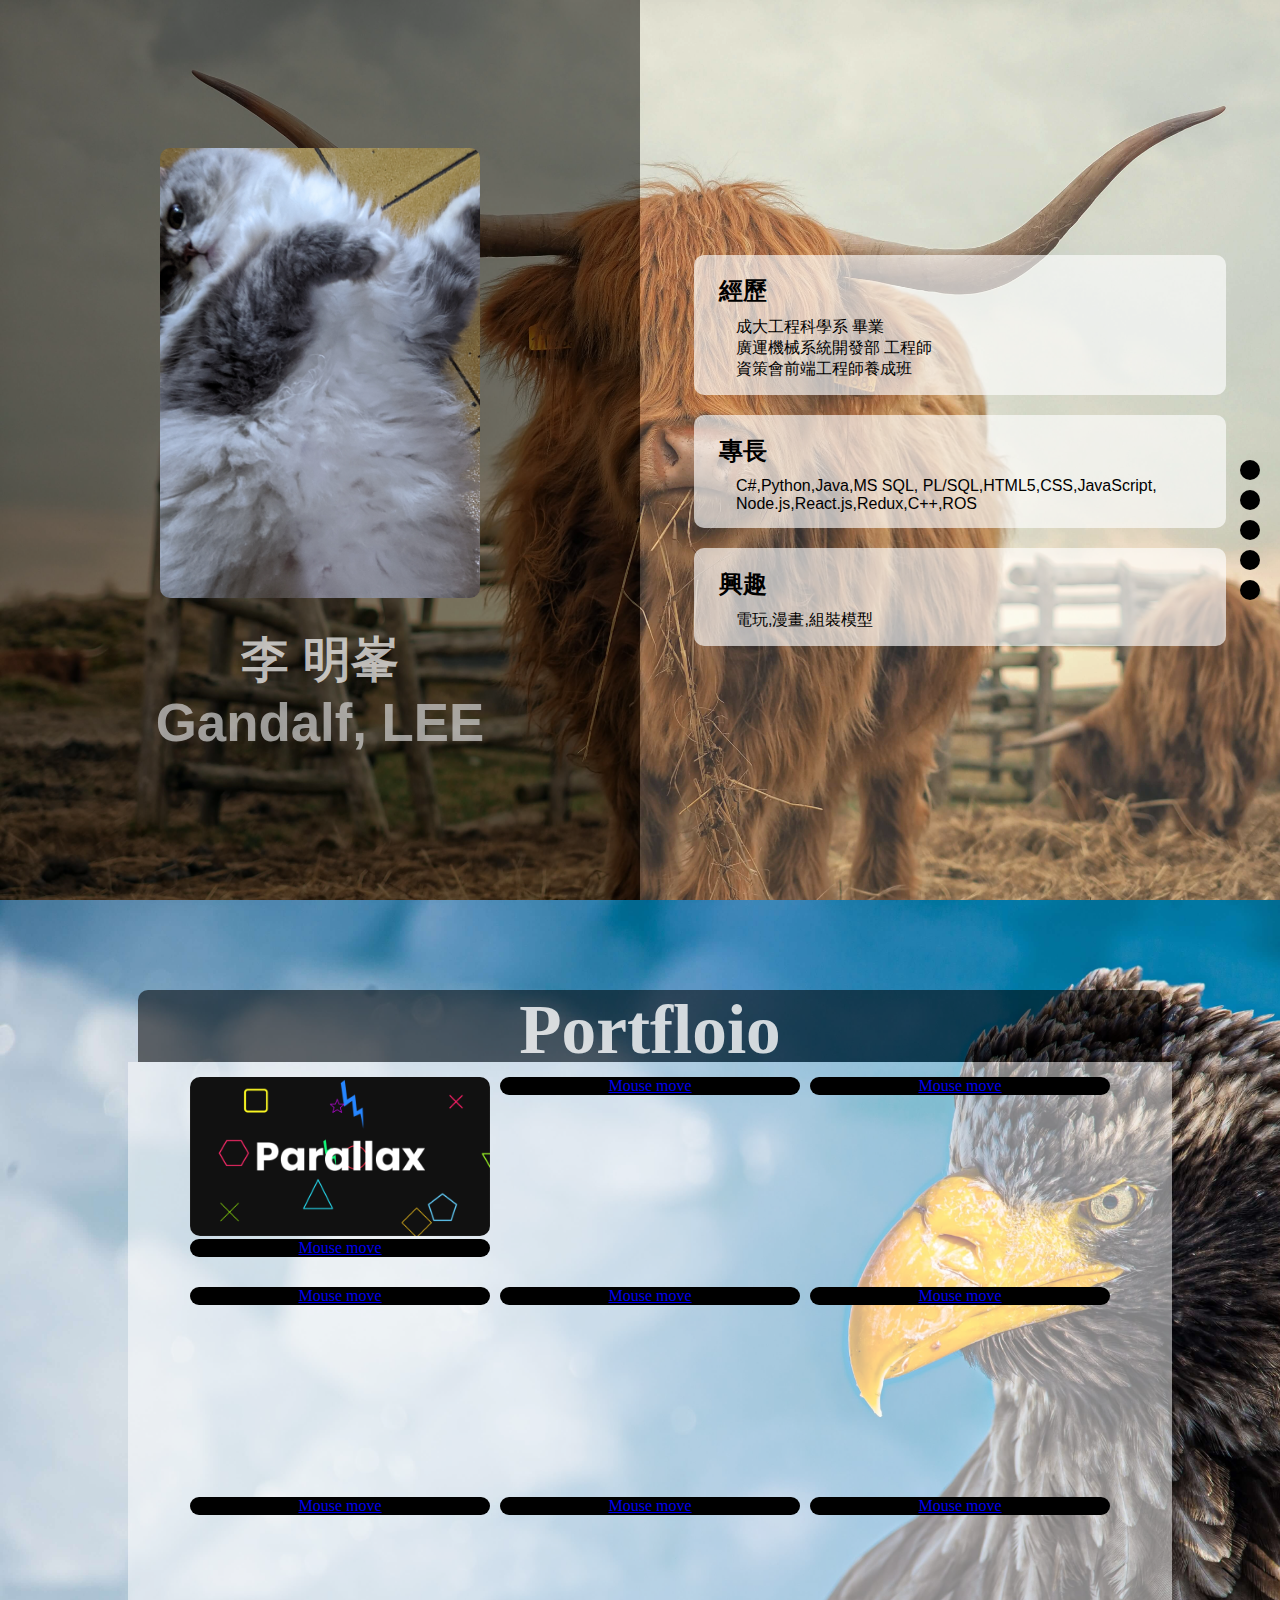
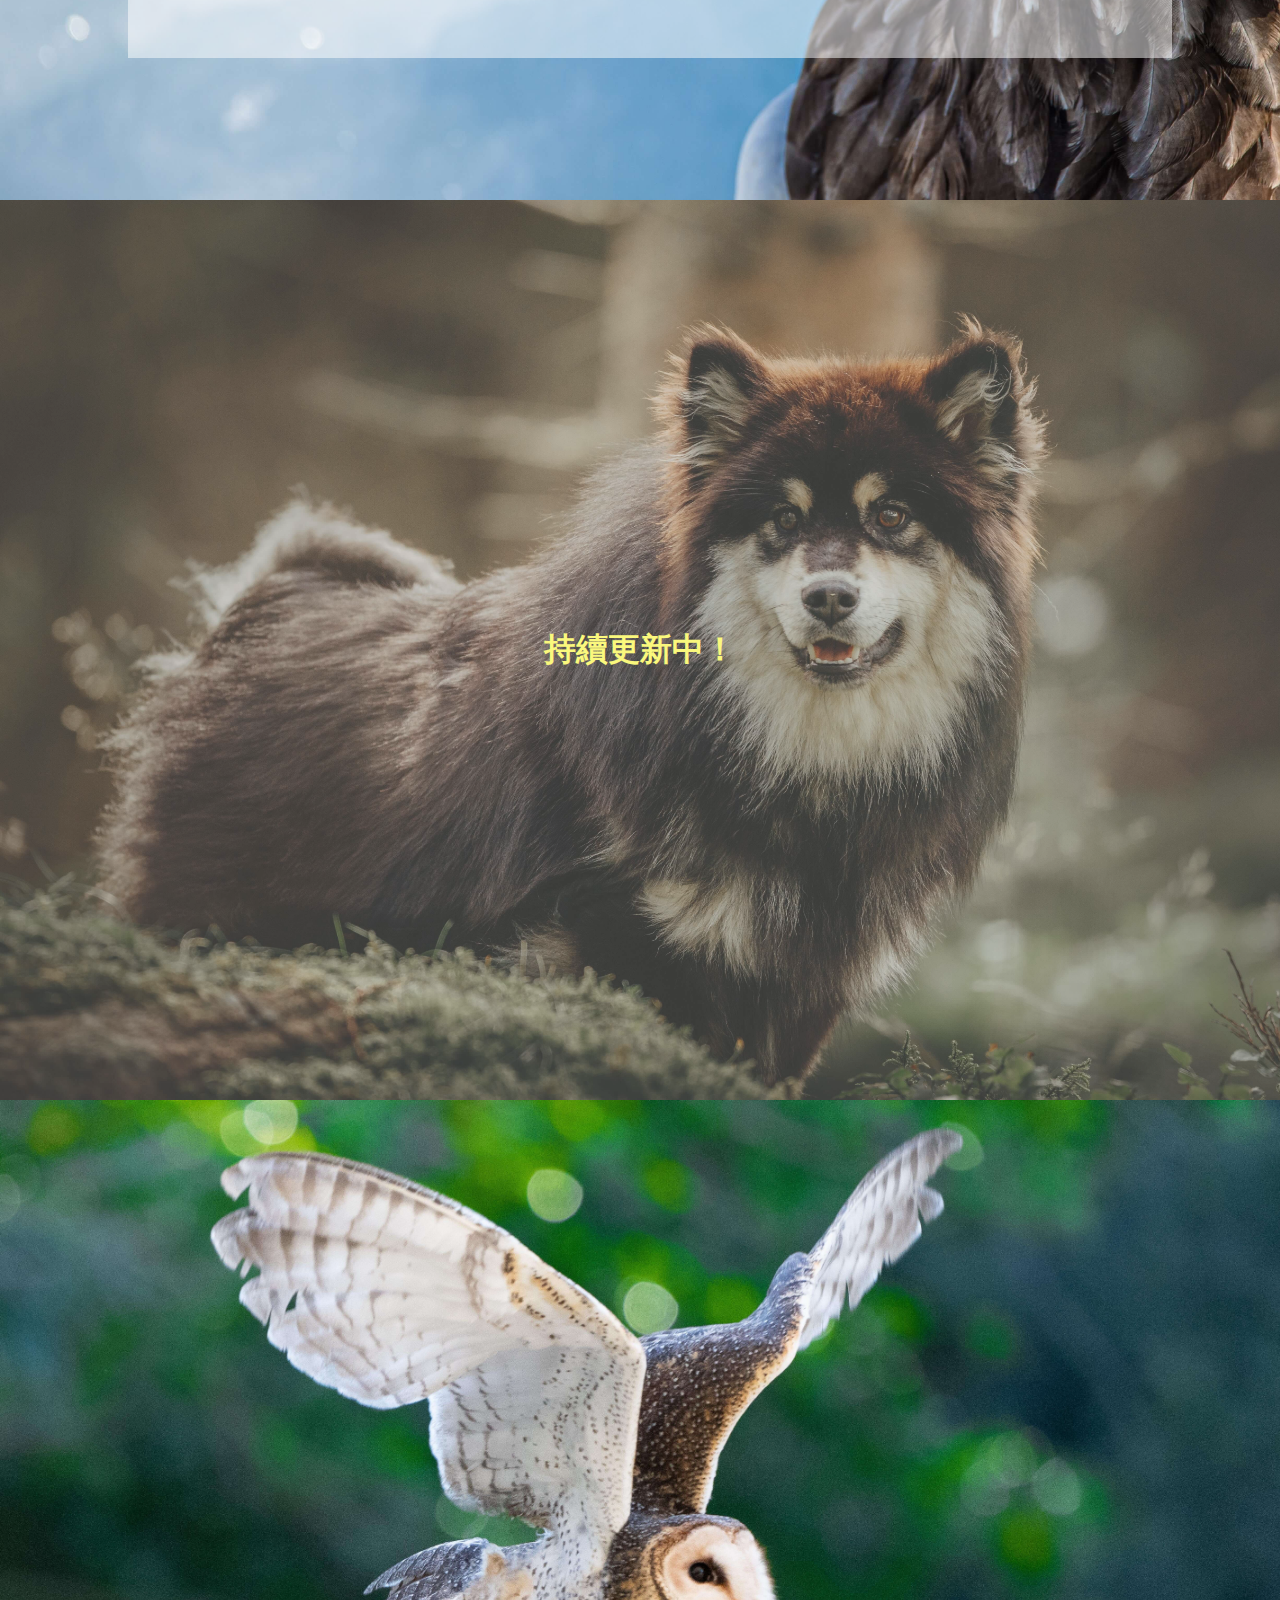
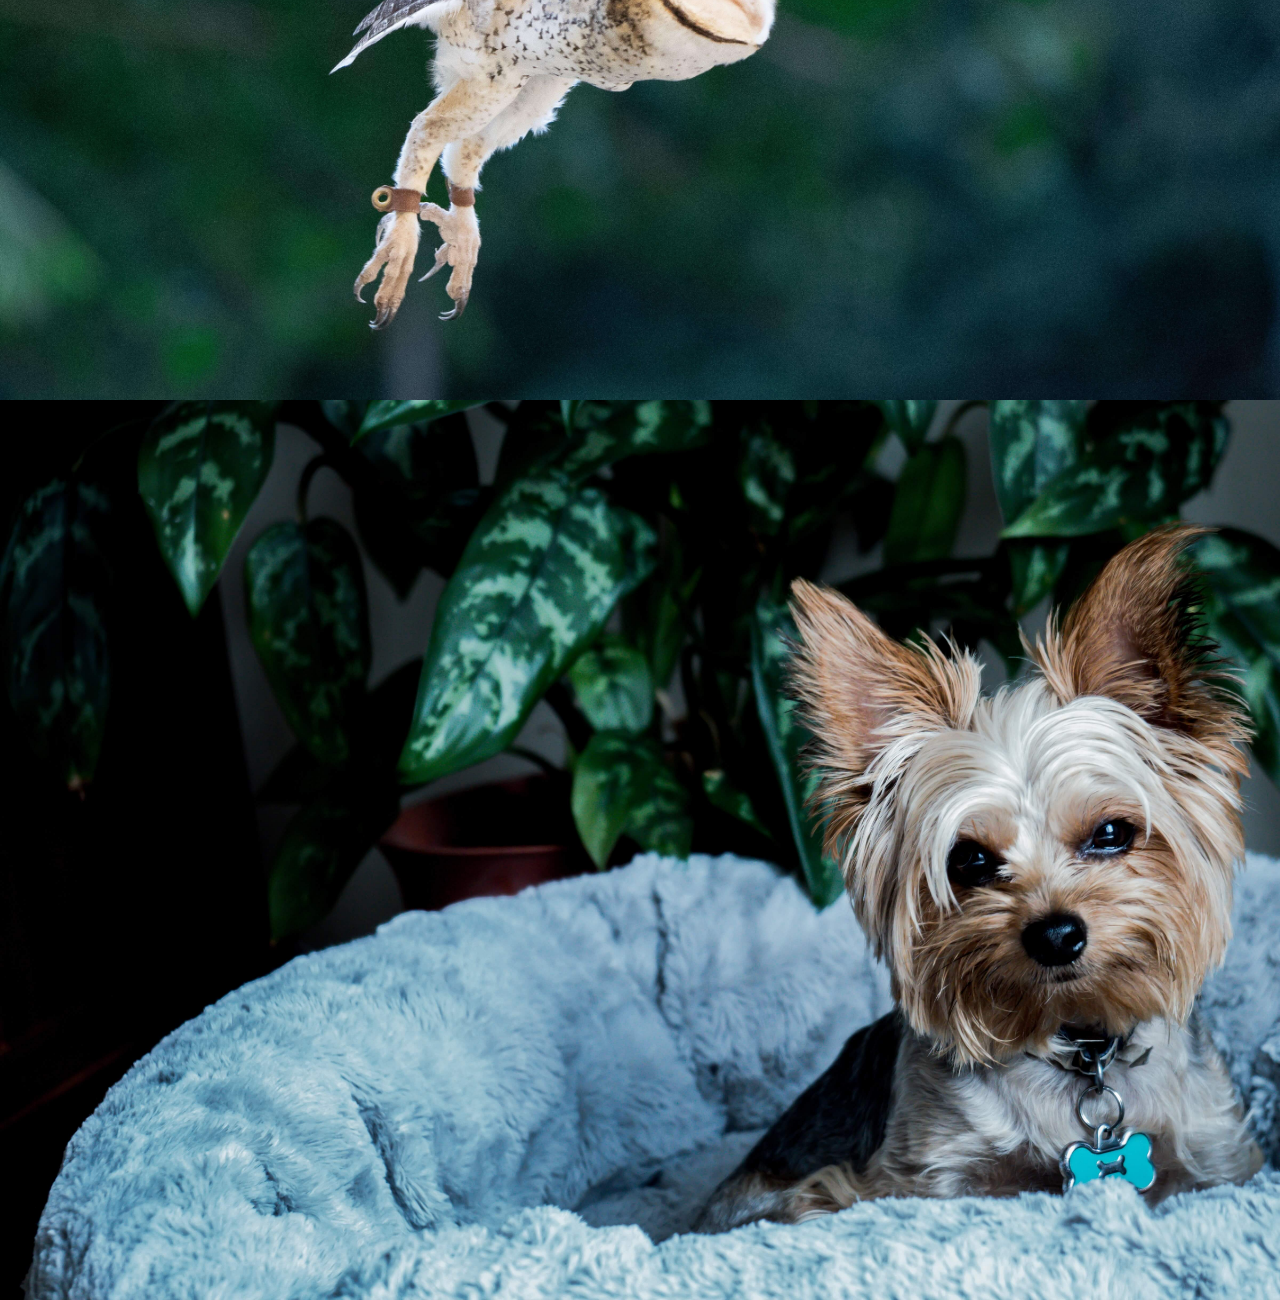
==== index.html @ d857a398 "update info" ====
<!DOCTYPE html>
<html lang="en">
  <head>
    <meta charset="UTF-8" />
    <meta name="viewport" content="width=device-width, initial-scale=1.0" />
    <title>introduce</title>
    <link rel="stylesheet" href="style.css" type="text/css" />
    <link
      rel="stylesheet"
      href="https://cdn.jsdelivr.net/npm/bootstrap@4.5.3/dist/css/bootstrap.min.css"
      integrity="sha384-TX8t27EcRE3e/ihU7zmQxVncDAy5uIKz4rEkgIXeMed4M0jlfIDPvg6uqKI2xXr2"
      crossorigin="anonymous"
    />
    <script src="https://ajax.googleapis.com/ajax/libs/jquery/1.11.1/jquery.min.js"></script>
    <script>
      $(document).ready(function () {
        let mun_li = $("li").length;

        for (i = 0; i <= mun_li; i++) {
          $(".nav li:eq(" + i + ")").click({ id: i }, function (e) {
            $(".nav li").css("background-color", "white");
            page = e.data.id + 1;
            $("html,body").animate({ scrollTop: $(".p0" + page).offset().top });
            $(".nav li:eq(" + e.data.id + ")").css(
              "background-color",
              "#46dd46"
            );
          });
        }

        $(window).scroll(function () {
          let nowpage = Math.round(
            $(window).scrollTop() / $(".p02").offset().top
          );
          $(".nav li").css("background-color", "white");
          $(".nav li:eq(" + nowpage + ")").css("background-color", "#46dd46");
          console.log("nowpage:" + nowpage);
        });

        //調整導覽列高度
        center();

        $(window).resize(function () {
          center();
        });
        function center() {
          pos = $(window).height / 2 - $(".nav").height / 2;
          $(".nav").css = ("top", pos);
        }
      });
    </script>
  </head>

  <body>
    <div class="nav">
      <ul>
        <li></li>
        <li></li>
        <li></li>
        <li></li>
        <li></li>
      </ul>
    </div>
    <div class="">
      <div class="p01 flex pic_b" memo="mainInfo">
        <div class="page1_l">
          <div class="pic_mycat"></div>
          <h2>李 明峯</h2>
          <h3>Gandalf, LEE</h3>
        </div>
        <div class="page1_r flex">
          <div class="box_p1">
            <h3>經歷</h3>

            <p>
              成大工程科學系 畢業 <br />
              廣運機械系統開發部 工程師 <br />
              資策會前端工程師養成班
            </p>
          </div>
          <div class="box_p1">
            <h3>專長</h3>
            <p>
              C#,Python,Java,MS SQL, PL/SQL,HTML5,CSS,JavaScript,
              Node.js,React.js,Redux,C++,ROS
            </p>
          </div>
          <div class="box_p1">
            <h3>興趣</h3>
            <p>電玩,漫畫,組裝模型</p>
          </div>
          <!-- <div class="box_p1">
            <h3>成為好友</h3>
            <div class="flex">
              <img src="./images/LINE_P20200804_182042256.jpg" alt="" />
            </div>
          </div> -->
        </div>
      </div>
      <div class="p02 flex pic_b" memo="Portfolio">
        <div class="page2_bg d-flex flex-column">
          <div class="title1">
            <h3>Portfloio</h3>
          </div>
          <div class="link_contant flex">
            <div class="p2_card">
              <img src="./images/portfolio/parallax.png" alt="" />
              <a href="./Portfolio/mouse_move0729/index.html" class="port_link"
                >Mouse move
              </a>
            </div>
            <div class="p2_card">
              <a href="./Portfolio/mouse_move0729/index.html" class="port_link"
                >Mouse move
              </a>
            </div>
            <div class="p2_card">
              <a href="./Portfolio/mouse_move0729/index.html" class="port_link"
                >Mouse move
              </a>
            </div>
            <div class="p2_card">
              <a href="./Portfolio/mouse_move0729/index.html" class="port_link"
                >Mouse move
              </a>
            </div>
            <div class="p2_card">
              <a href="./Portfolio/mouse_move0729/index.html" class="port_link"
                >Mouse move
              </a>
            </div>
            <div class="p2_card">
              <a href="./Portfolio/mouse_move0729/index.html" class="port_link"
                >Mouse move
              </a>
            </div>
            <div class="p2_card">
              <a href="./Portfolio/mouse_move0729/index.html" class="port_link"
                >Mouse move
              </a>
            </div>
            <div class="p2_card">
              <a href="./Portfolio/mouse_move0729/index.html" class="port_link"
                >Mouse move
              </a>
            </div>
            <div class="p2_card">
              <a href="./Portfolio/mouse_move0729/index.html" class="port_link"
                >Mouse move
              </a>
            </div>
            <div class="p2_card">
              <a href="./Portfolio/mouse_move0729/index.html" class="port_link"
                >Mouse move
              </a>
            </div>
            <div class="p2_card">
              <a href="./Portfolio/mouse_move0729/index.html" class="port_link"
                >Mouse move
              </a>
            </div>
            <div class="p2_card">
              <a href="./Portfolio/mouse_move0729/index.html" class="port_link"
                >Mouse move
              </a>
            </div>
            <div class="p2_card">
              <a href="./Portfolio/mouse_move0729/index.html" class="port_link"
                >Mouse move
              </a>
            </div>
          </div>
        </div>
      </div>
      <div class="p03 pic_b">
        <div class="box_working"><h1>持續更新中！</h1></div>
      </div>
      <div class="p04 pic_b"></div>
      <div class="p05 pic_b"></div>
    </div>
  </body>
</html>
---- style.css ----
* {
  margin: 0;
  padding: 0;
}
.container {
  width: 100vw;
}
.flex {
  display: flex;
  justify-content: center;
  align-items: center;
}

.nav {
  position: fixed;
  top: 50%;
  right: 10px;
}
.nav li {
  width: 20px;
  height: 20px;
  margin: 10px;
  background-color: #000;
  border-radius: 50%;
  box-shadow: 1px 1px 1px rgba(0, 0, 0, 0.5) inset,
    -1px -1px -1px rgba(0, 0, 0, 0.5) inset;
  list-style-type: none;
  cursor: pointer;
}
.pic_b {
  background-size: cover;
  width: 100vw;
  height: 100vh;
  flex-direction: row;
}
.p01 {
  background-image: url(./images/p01.jpg);
}
.p02 {
  background-image: url(./images/p02.jpg);
}
.p03 {
  background-image: url(./images/p03.jpg);
}
.p04 {
  background-image: url(./images/p04.jpg);
}
.p05 {
  background-image: url(./images/p05.jpg);
}

.page1_l {
  width: 50vw;
  height: 100vh;
  background-color: rgba(0, 0, 0, 0.5);
  display: flex;
  flex-direction: column;
  justify-content: center;
  align-items: center;
}
.page1_l .pic_mycat {
  margin-bottom: 30px;
  background-image: url(./images/mycat.jpg);
  background-size: cover;
  background-position: center;
  height: 50%;
  width: 50%;
  border-radius: 10px;
  border: rgba(255, 255, 255, 0.7) 0px solid;
}
.page1_l h2 {
  font-family: Arial, Helvetica, sans-serif;
  font-size: 3rem;
  color: rgba(255, 255, 255, 0.7);
  overflow: hidden;
}
.page1_l h3 {
  font-family: Arial, Helvetica, sans-serif;
  font-size: 3.3rem;
  color: rgba(211, 211, 211, 0.7);
  overflow: hidden;
}

.page1_r {
  width: 50vw;
  height: 100vh;
  background-color: rgba(255, 255, 255, 0.171);
  flex-direction: column;
}

.box_p1 {
  margin: 10px auto;
  /* height: 100px; */
  width: 80%;
  background-color: rgba(255, 255, 255, 0.644);
  border-radius: 10px;
  padding: 10px;
}
.page1_r .box_p1 h3 {
  font-size: 1.5rem;
  color: black;
  margin: 10px 15px 5px;
  font-family: Arial, Helvetica, sans-serif;
}

.page1_r .box_p1 p {
  margin: 10px 15px 5px 2rem;
  color: black;
  font-family: Arial, Helvetica, sans-serif;

  width: 100%;
}

.page1_r .box_p1 img {
  margin: 10px;
  width: 200px;
  height: 200px;
  border-radius: 20px;
}
.page2_bg {
  width: 80vw;
  height: 80vh;
  /* background-color: rgba(255, 255, 255, 0.5); */
  display: flex;
  flex-direction: column;
  justify-content: start;
  align-items: center;
  border-radius: 10px;
  flex-wrap: wrap;
  box-sizing: border-box;
}
.page2_bg .title1 {
  width: 100%;
  height: 10%;
  text-align: center;
  font-size: 3.7rem;
  background-color: rgba(0, 0, 0, 0.548);
  border-radius: 10px 10px 0px 0px;
  color: #ffffffcc;
}
.page2_bg .link_contant {
  width: 100%;
  height: 80%;
  flex-wrap: wrap;
  background-color: #ffffff81;
  padding: 10px;
  overflow: auto;
  scrollbar-width: 0%;
}

.page2_bg .link_contant .p2_card {
  margin: 5px;
  width: 300px;
  height: 200px;
  background-size: cover;
  /* background-color: rgba(12, 190, 190, 0.425); */
  display: flex;
  flex-direction: column;
  border-radius: 10px;
}
.p2_card .port_link {
  /* margin: 50px; */
  text-align: center;

  background-size: cover;
  background-color: rgb(0, 0, 0);
  border-radius: 10px 10px;
}
.p2_card h3 {
  background-color: #ddddddcc;
  text-align: center;
  border-radius: 0px 0px 10px 10px;
}
.p2_card img {
  width: 100%;
  margin-bottom: 3px;
  border-radius: 10px;
}
.box_working {
  width: 100vw;
  height: 100vh;
  background-color: rgba(189, 194, 185, 0.308);
  display: flex;
  justify-content: center;
  align-items: center;
  color: rgb(250, 248, 125);
}

@media (max-width: 1230px) {
}
@media (max-width: 1100px) {
}
@media (max-width: 900px) {
}
@media (max-width: 868px) {
  .pic_b {
    background-size: cover;
    background-position: center;
  }
  .p01 {
    flex-wrap: wrap;
  }
  .page1_l {
    width: 100vw;
    height: 50%;
    /* padding-top: 30px; */
    justify-content: flex-end;
    /* align-items:; */
  }
  .page1_r {
    width: 100vw;
    height: 50%;
    background-color: rgba(0, 0, 0, 0.5);
    justify-content: flex-start;
    padding-top: 30px;
  }
  .page1_l .pic_mycat {
    margin-bottom: 30px;
    background-image: url(./images/mycat.jpg);
    background-size: cover;
    background-position: center;
    height: 100px;
    width: 100px;
    border-radius: 50%;
  }
  .page1_l h2 {
    font-family: Arial, Helvetica, sans-serif;
    font-size: 1rem;
    color: rgba(255, 255, 255, 0.7);
    overflow: hidden;
  }
  .page1_l h3 {
    font-family: Arial, Helvetica, sans-serif;
    font-size: 1.3rem;
    color: rgba(211, 211, 211, 0.7);
    overflow: hidden;
  }
  .box_p1 {
    margin: 2px auto;
    padding: 2px;
    display: flex;
    flex-direction: row;
    align-items: center;
  }

  .page1_r .box_p1 h3 {
    font-size: 10px;
  }
  .page1_r .box_p1 p {
    font-size: 10px;
  }
}
@media (max-width: 380px) {
}
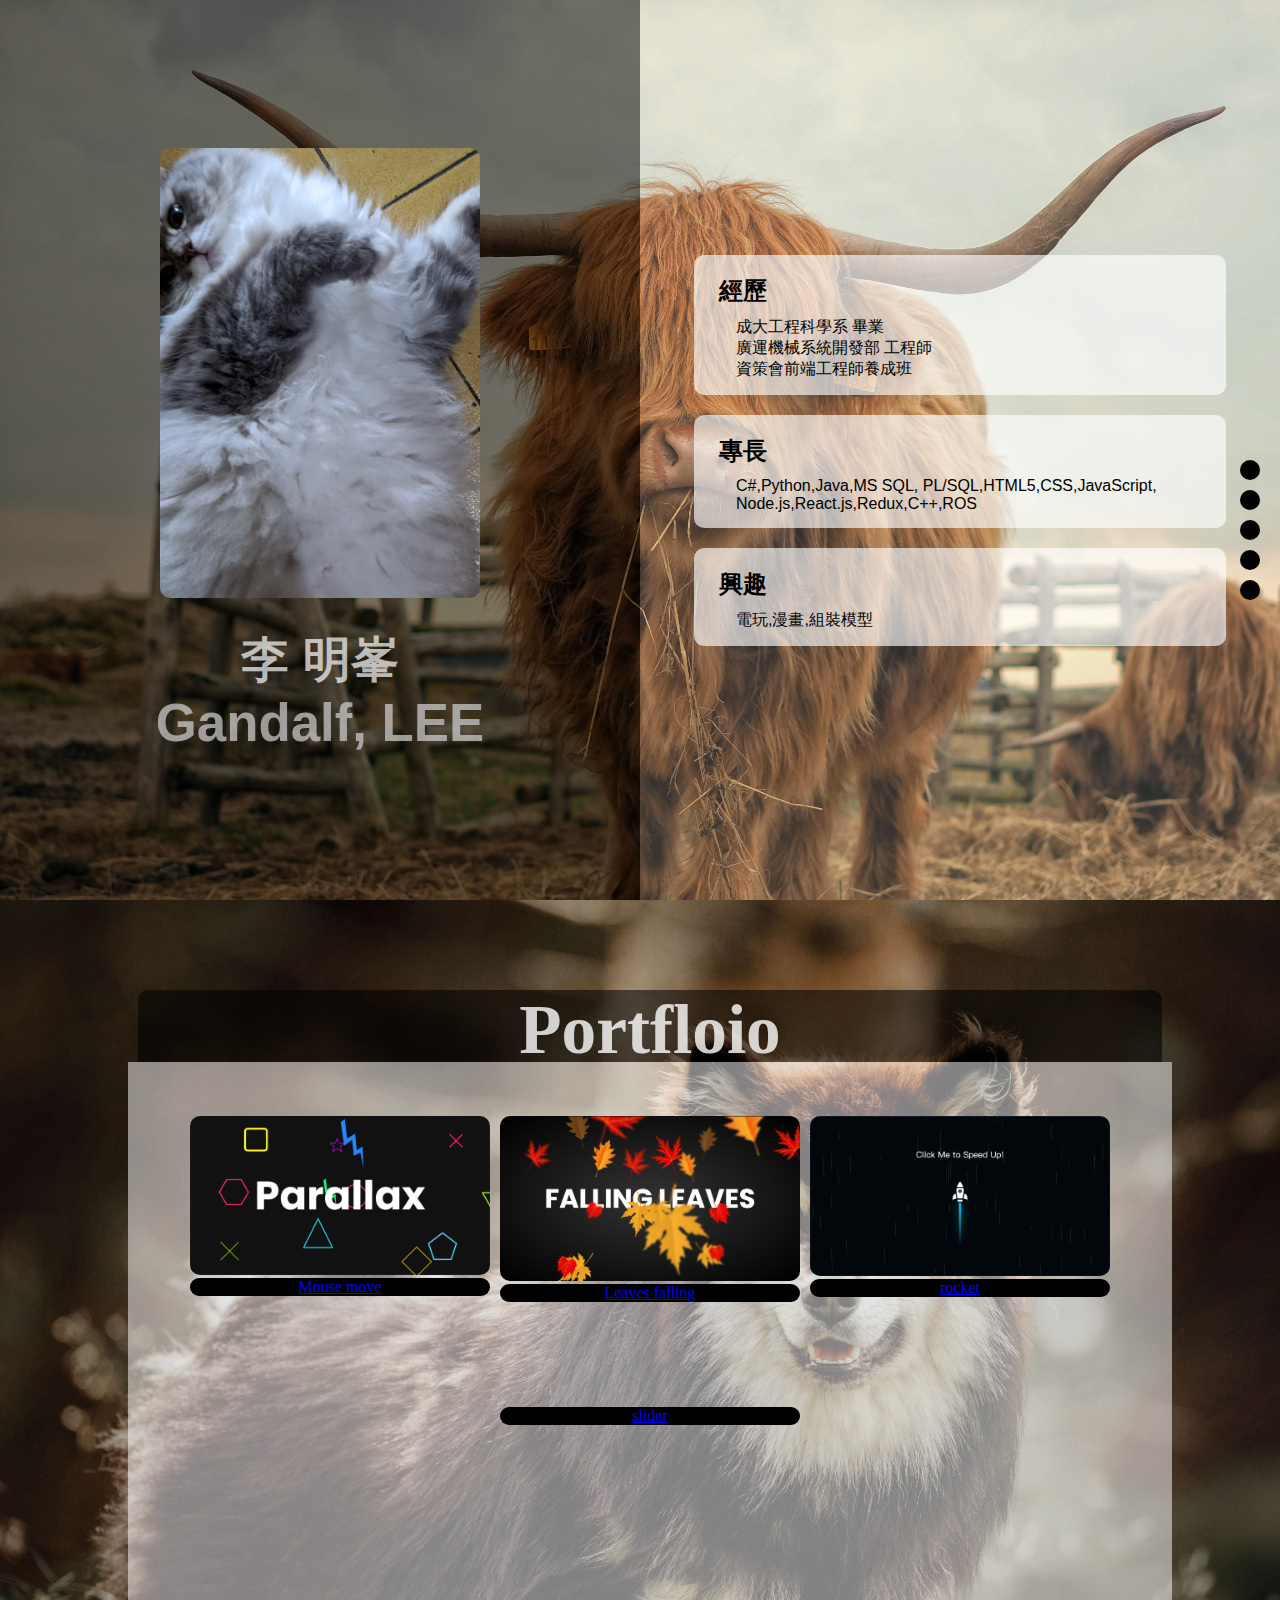
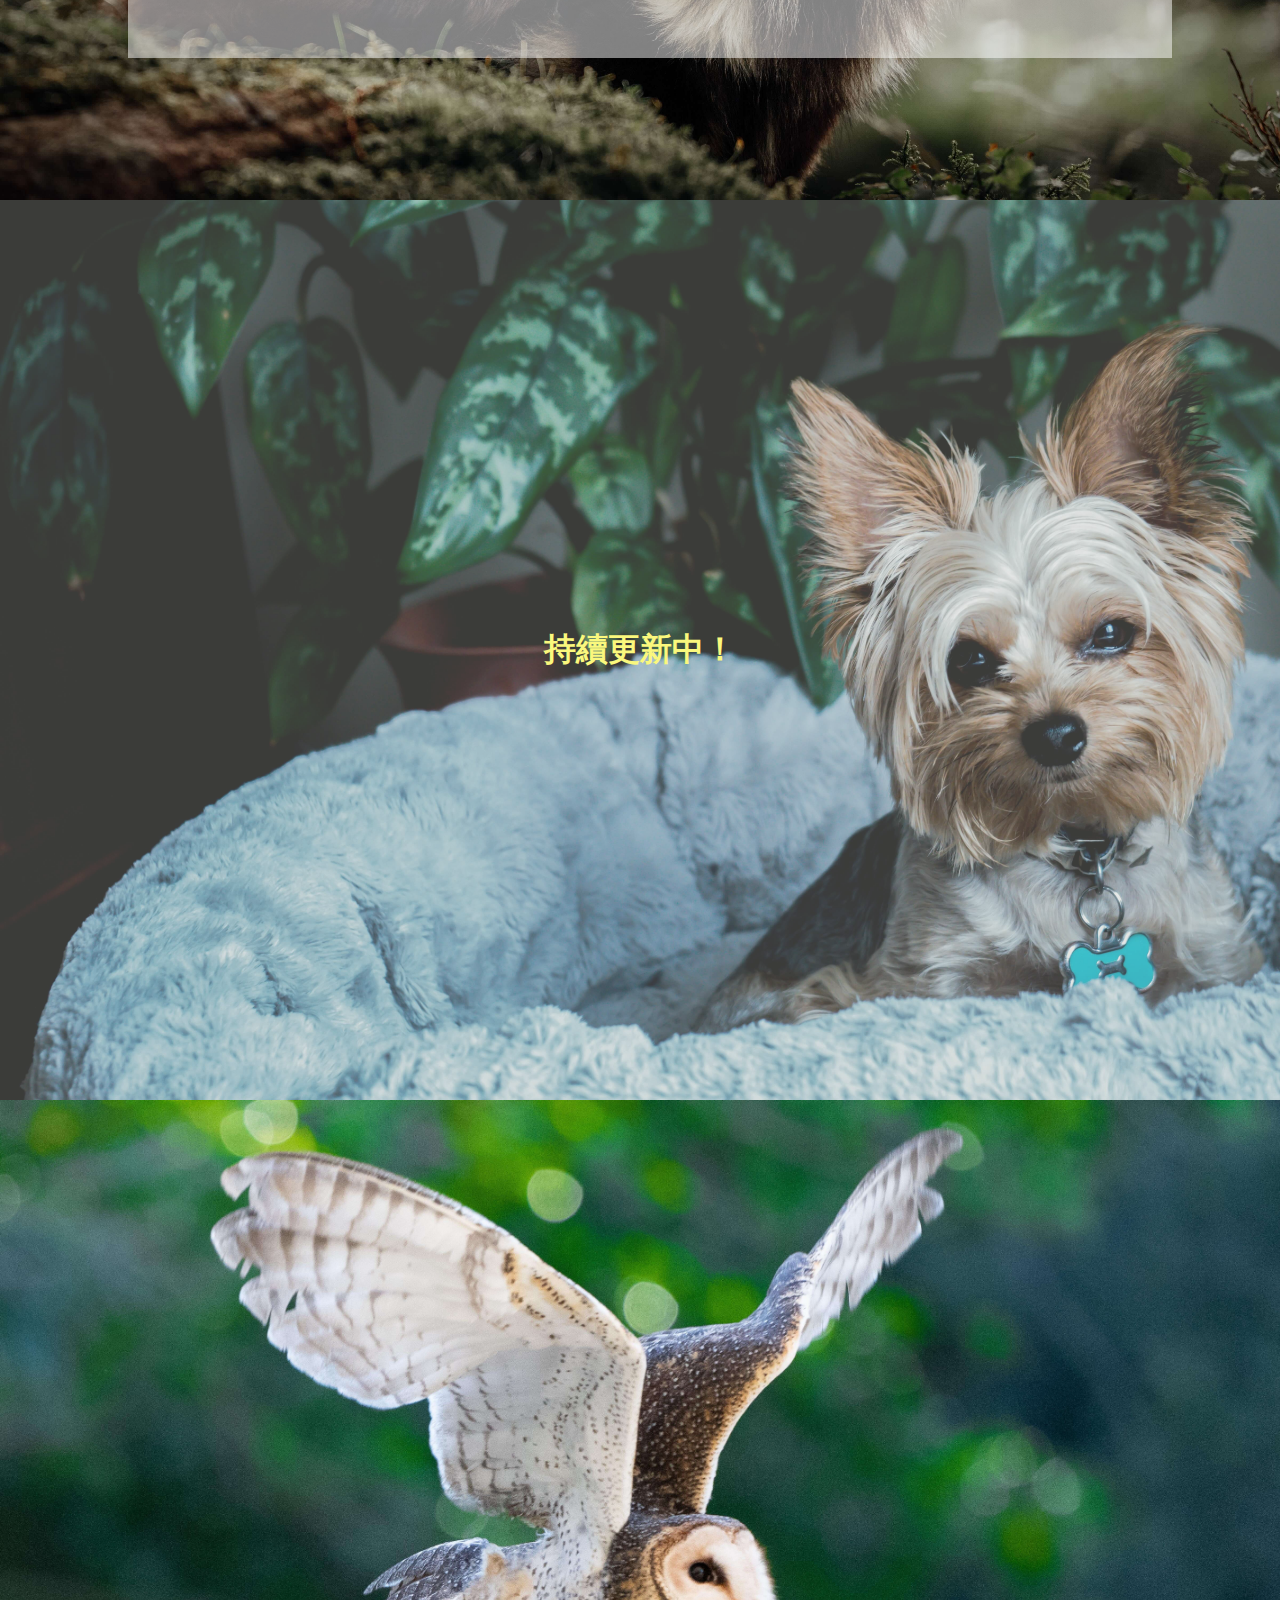
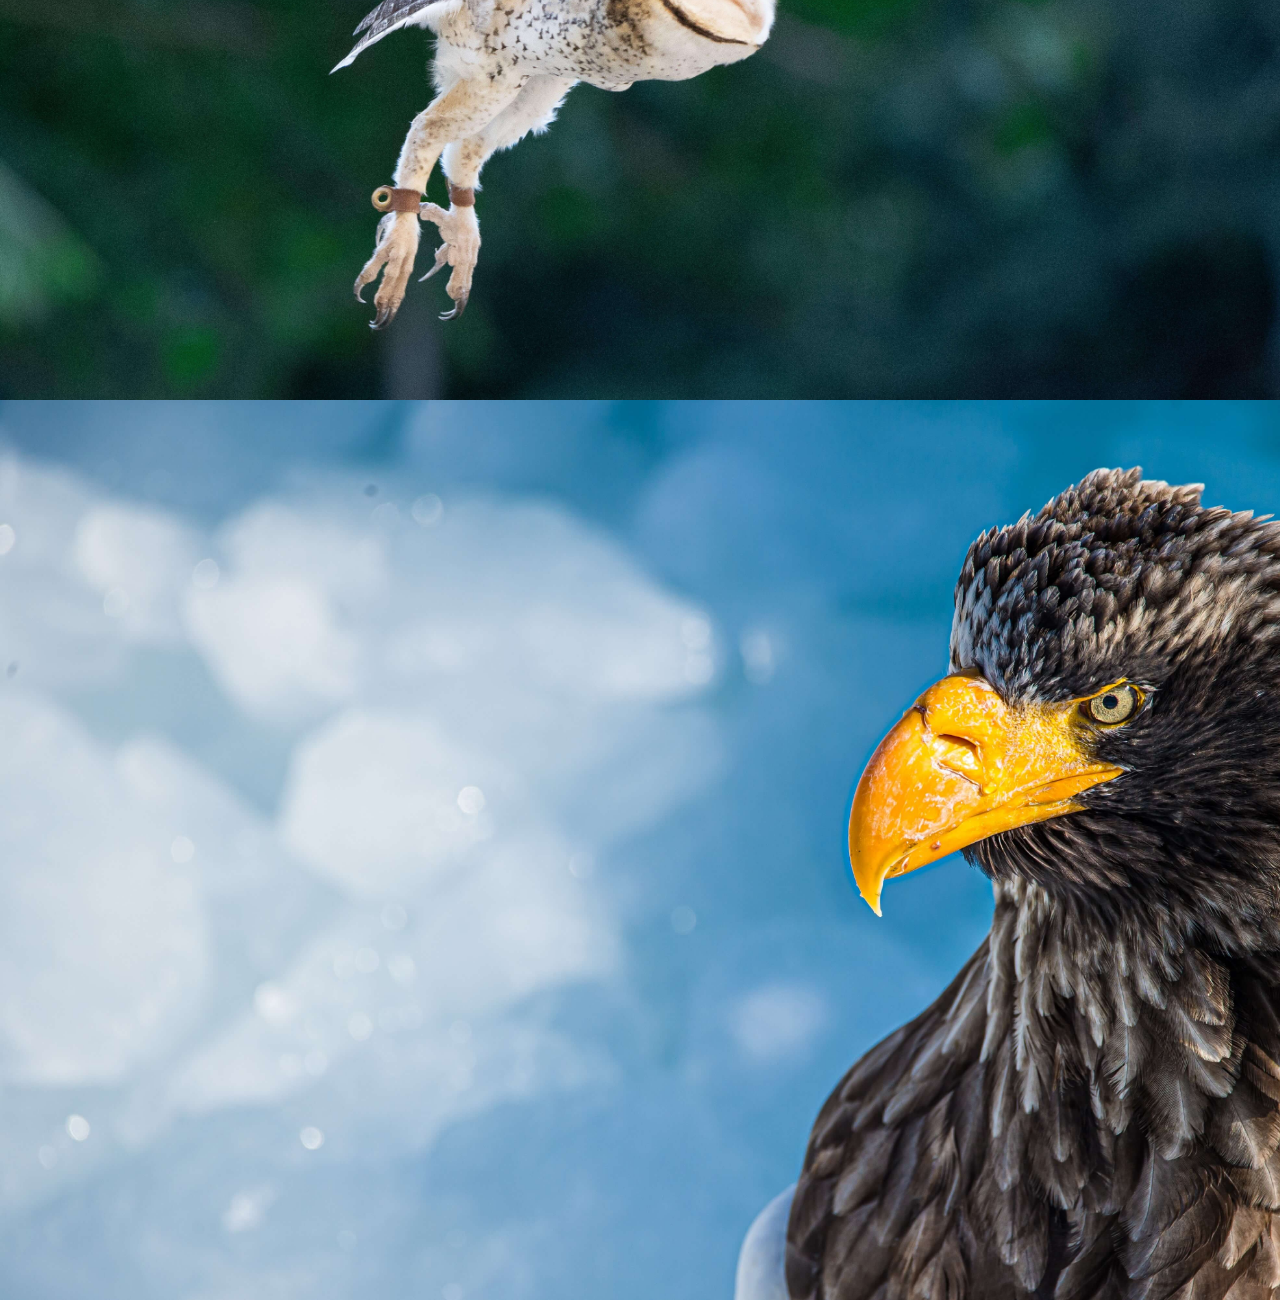
==== commit 93dda846: "practice" ====
--- a/index.html
+++ b/index.html
@@ -97,7 +97,7 @@
           </div> -->
         </div>
       </div>
-      <div class="p02 flex pic_b" memo="Portfolio">
+      <div class="p03 flex pic_b" memo="Portfolio">
         <div class="page2_bg d-flex flex-column">
           <div class="title1">
             <h3>Portfloio</h3>
@@ -110,73 +110,35 @@
               </a>
             </div>
             <div class="p2_card">
-              <a href="./Portfolio/mouse_move0729/index.html" class="port_link"
-                >Mouse move
+              <img src="./images/portfolio/leaves.png" alt="" />
+              <a
+                href="./Portfolio/fallingLeaveanimation/index.html"
+                class="port_link"
+                >Leaves falling
               </a>
             </div>
             <div class="p2_card">
-              <a href="./Portfolio/mouse_move0729/index.html" class="port_link"
-                >Mouse move
+              <img src="./images/portfolio/rocket.png" alt="" />
+              <a
+                href="./Portfolio/rocket animation/index.html"
+                class="port_link"
+                >rocket
               </a>
             </div>
             <div class="p2_card">
-              <a href="./Portfolio/mouse_move0729/index.html" class="port_link"
-                >Mouse move
-              </a>
-            </div>
-            <div class="p2_card">
-              <a href="./Portfolio/mouse_move0729/index.html" class="port_link"
-                >Mouse move
-              </a>
-            </div>
-            <div class="p2_card">
-              <a href="./Portfolio/mouse_move0729/index.html" class="port_link"
-                >Mouse move
-              </a>
-            </div>
-            <div class="p2_card">
-              <a href="./Portfolio/mouse_move0729/index.html" class="port_link"
-                >Mouse move
-              </a>
-            </div>
-            <div class="p2_card">
-              <a href="./Portfolio/mouse_move0729/index.html" class="port_link"
-                >Mouse move
-              </a>
-            </div>
-            <div class="p2_card">
-              <a href="./Portfolio/mouse_move0729/index.html" class="port_link"
-                >Mouse move
-              </a>
-            </div>
-            <div class="p2_card">
-              <a href="./Portfolio/mouse_move0729/index.html" class="port_link"
-                >Mouse move
-              </a>
-            </div>
-            <div class="p2_card">
-              <a href="./Portfolio/mouse_move0729/index.html" class="port_link"
-                >Mouse move
-              </a>
-            </div>
-            <div class="p2_card">
-              <a href="./Portfolio/mouse_move0729/index.html" class="port_link"
-                >Mouse move
-              </a>
-            </div>
-            <div class="p2_card">
-              <a href="./Portfolio/mouse_move0729/index.html" class="port_link"
-                >Mouse move
+              <img src="./images/portfolio/slider.png" alt="" />
+              <a href="./Portfolio/slider/index.html" class="port_link"
+                >slider
               </a>
             </div>
           </div>
         </div>
       </div>
-      <div class="p03 pic_b">
+      <div class="p05 pic_b">
         <div class="box_working"><h1>持續更新中！</h1></div>
       </div>
       <div class="p04 pic_b"></div>
-      <div class="p05 pic_b"></div>
+      <div class="p02 pic_b"></div>
     </div>
   </body>
 </html>
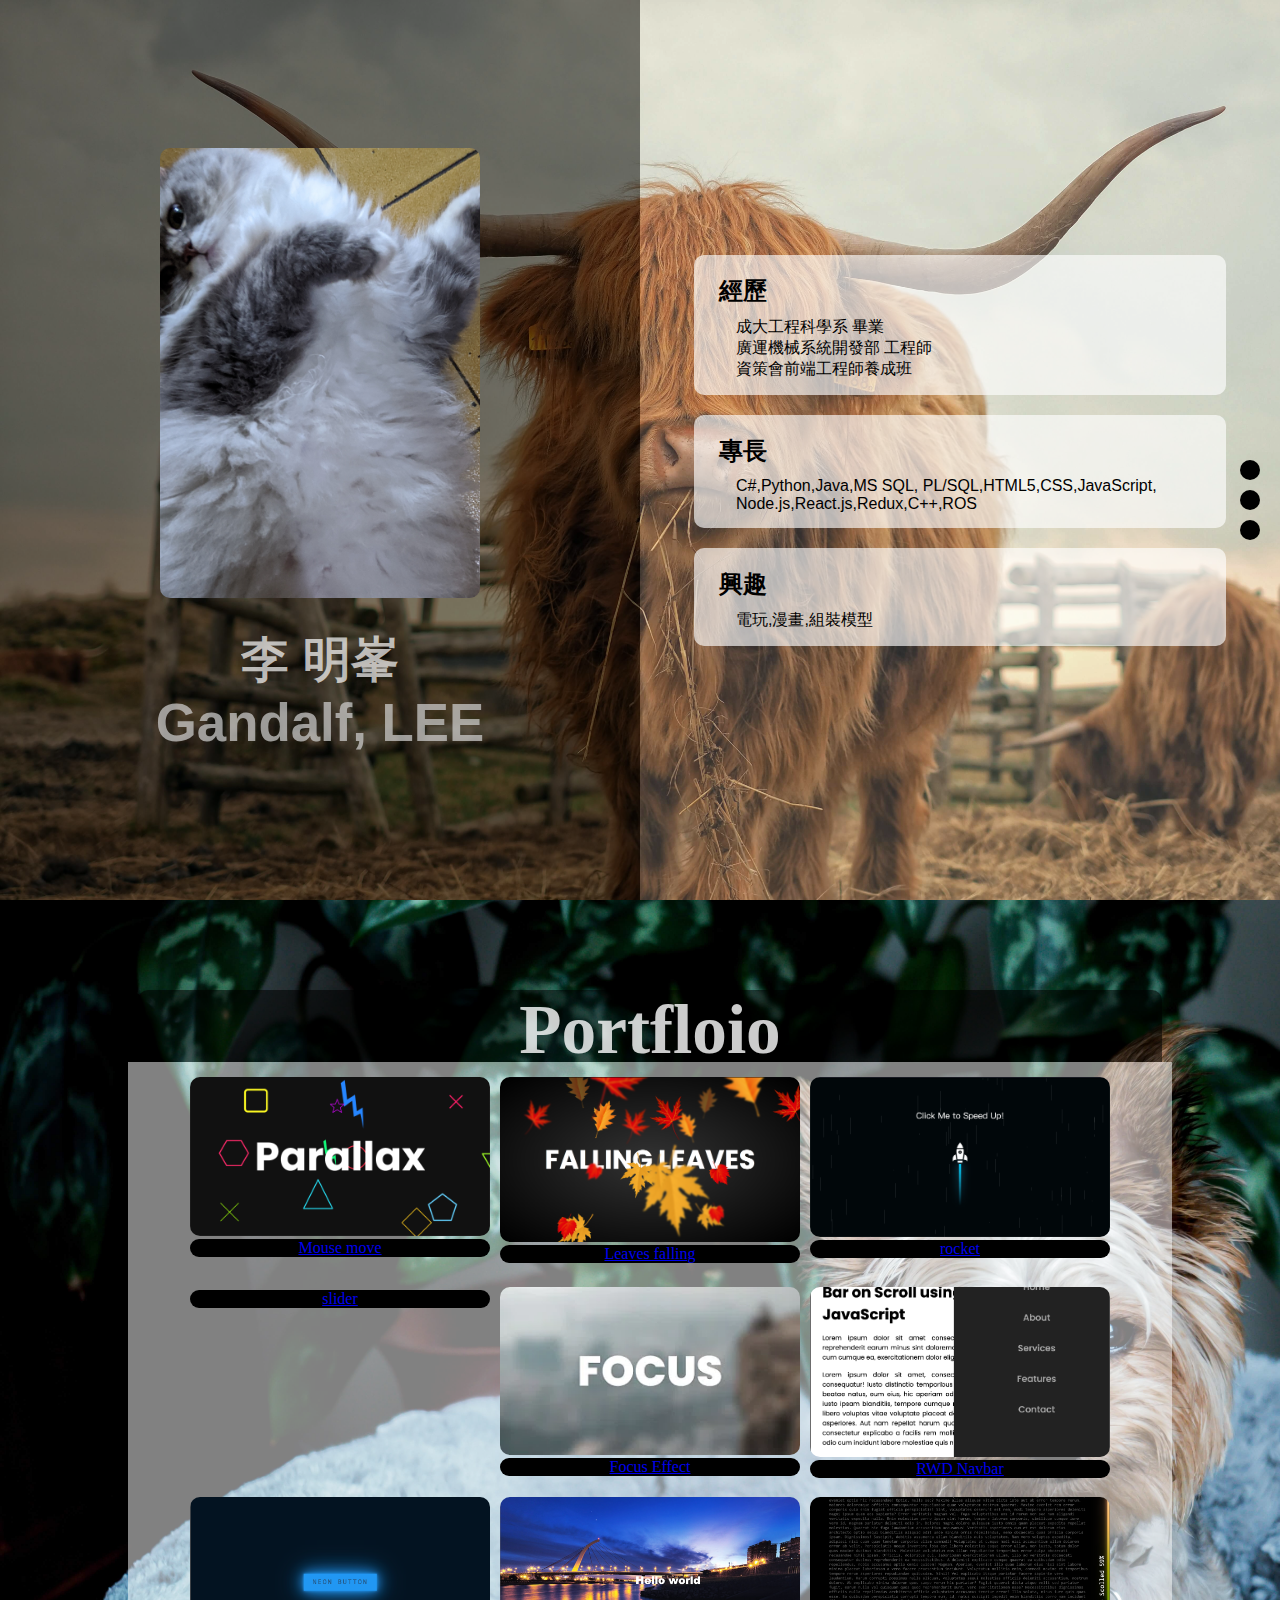
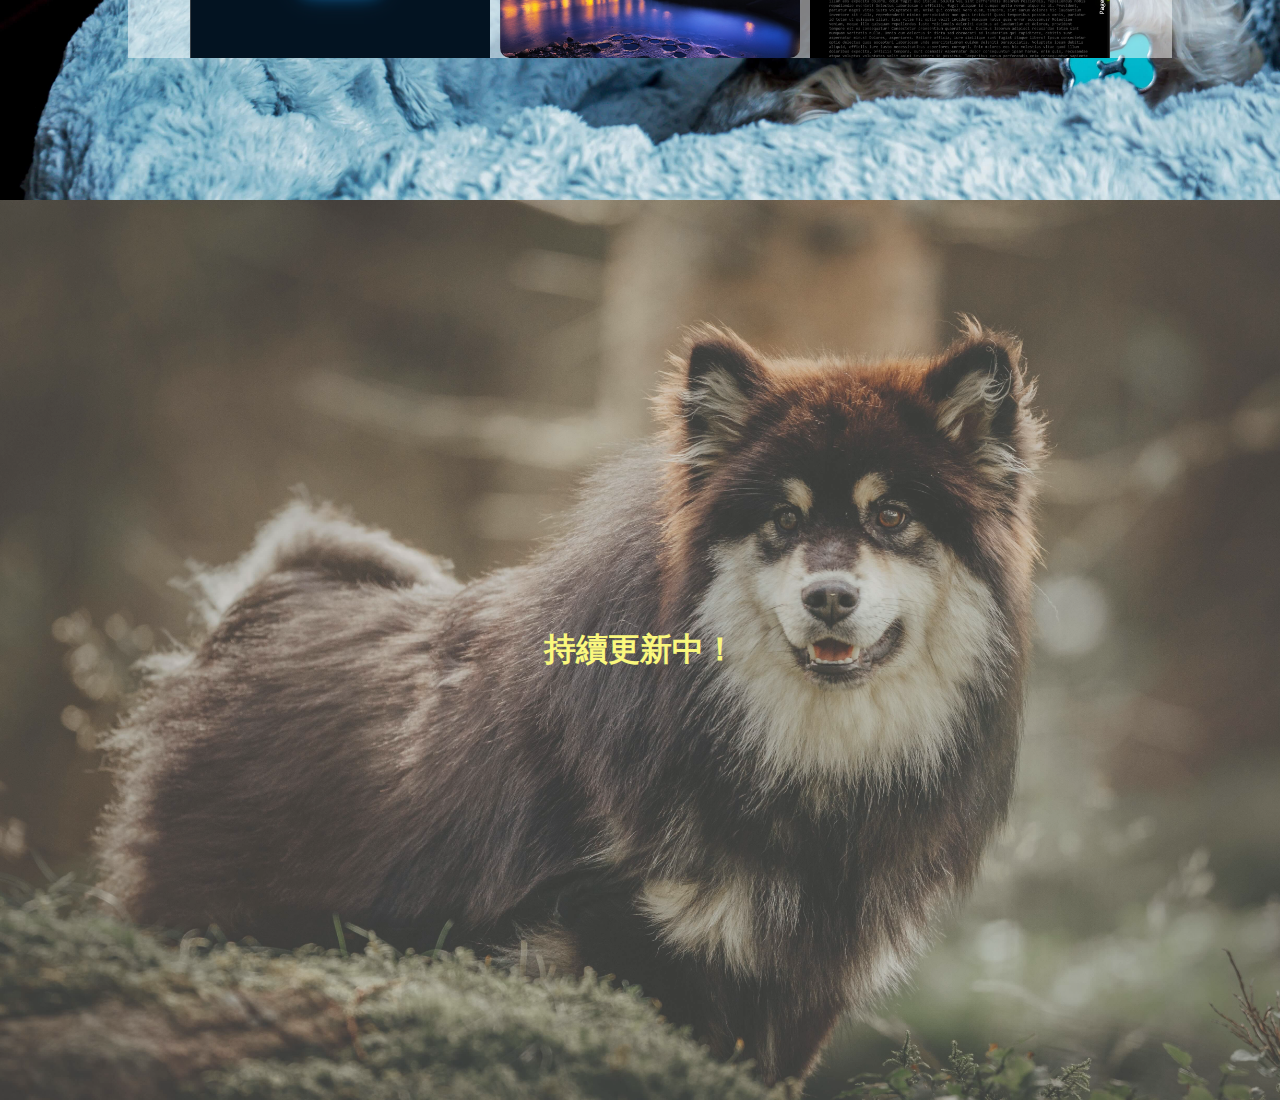
==== commit 1dd17bcb: "update pic" ====
--- a/index.html
+++ b/index.html
@@ -57,8 +57,8 @@
         <li></li>
         <li></li>
         <li></li>
-        <li></li>
-        <li></li>
+        <!-- <li></li>
+        <li></li> -->
       </ul>
     </div>
     <div class="">
@@ -97,14 +97,18 @@
           </div> -->
         </div>
       </div>
-      <div class="p03 flex pic_b" memo="Portfolio">
+      <div class="p02 flex pic_b" memo="Portfolio">
         <div class="page2_bg d-flex flex-column">
           <div class="title1">
             <h3>Portfloio</h3>
           </div>
           <div class="link_contant flex">
             <div class="p2_card">
-              <img src="./images/portfolio/parallax.png" alt="" />
+              <img
+                src="./images/portfolio/parallax.png"
+                alt=""
+                href="./Portfolio/mouse_move0729/index.html"
+              />
               <a href="./Portfolio/mouse_move0729/index.html" class="port_link"
                 >Mouse move
               </a>
@@ -131,14 +135,59 @@
                 >slider
               </a>
             </div>
+
+            <!-- ////////÷ -->
+            <div class="p2_card">
+              <img src="./images/portfolio/focusEffect.webp" alt="" />
+              <a href="./Portfolio/focusEffect/index.html" class="port_link"
+                >Focus Effect
+              </a>
+            </div>
+
+            <div class="p2_card">
+              <img src="./images/portfolio/nav.png" alt="" />
+              <a href="./Portfolio/navbar/index.html" class="port_link"
+                >RWD Navbar
+              </a>
+            </div>
+            <div class="p2_card">
+              <img src="./images/portfolio/neonBtn.png" alt="" />
+              <a
+                href="./Portfolio/NeonLingthButton/index.html"
+                class="port_link"
+                >NeonLingthButton
+              </a>
+            </div>
+            <div class="p2_card">
+              <img src="./images/portfolio/scrollingEffect.png" alt="" />
+              <a href="./Portfolio/scrollongEffect/index.html" class="port_link"
+                >scrollongEffect
+              </a>
+            </div>
+            <div class="p2_card">
+              <img src="./images/portfolio/scrollingBar.png" alt="" />
+              <a
+                href="./Portfolio/scrollProgressBar/index.html"
+                class="port_link"
+                >scrollProgressBar
+              </a>
+            </div>
+            <div class="p2_card">
+              <img src="./images/portfolio/transparentLogin.png" alt="" />
+              <a
+                href="./Portfolio/transparentLoginFrom/index.html"
+                class="port_link"
+                >transparentLoginFrom
+              </a>
+            </div>
           </div>
         </div>
       </div>
-      <div class="p05 pic_b">
+      <div class="p03 pic_b">
         <div class="box_working"><h1>持續更新中！</h1></div>
       </div>
-      <div class="p04 pic_b"></div>
-      <div class="p02 pic_b"></div>
+      <!-- <div class="p04 pic_b"></div>
+      <div class="p05 pic_b"></div> -->
     </div>
   </body>
 </html>
--- a/style.css
+++ b/style.css
@@ -37,7 +37,7 @@
   background-image: url(./images/p01.jpg);
 }
 .p02 {
-  background-image: url(./images/p02.jpg);
+  background-image: url(./images/p05.jpg);
 }
 .p03 {
   background-image: url(./images/p03.jpg);
@@ -46,7 +46,7 @@
   background-image: url(./images/p04.jpg);
 }
 .p05 {
-  background-image: url(./images/p05.jpg);
+  background-image: url(./images/p02.jpg);
 }
 
 .page1_l {
@@ -145,13 +145,14 @@
   background-color: #ffffff81;
   padding: 10px;
   overflow: auto;
-  scrollbar-width: 0%;
-}
-
+}
+.page2_bg .link_contant::-webkit-scrollbar {
+  width: 0%;
+}
 .page2_bg .link_contant .p2_card {
   margin: 5px;
   width: 300px;
-  height: 200px;
+  min-height: 200px;
   background-size: cover;
   /* background-color: rgba(12, 190, 190, 0.425); */
   display: flex;
@@ -173,6 +174,8 @@
 }
 .p2_card img {
   width: 100%;
+  max-height: 170px;
+  object-fit: cover;
   margin-bottom: 3px;
   border-radius: 10px;
 }
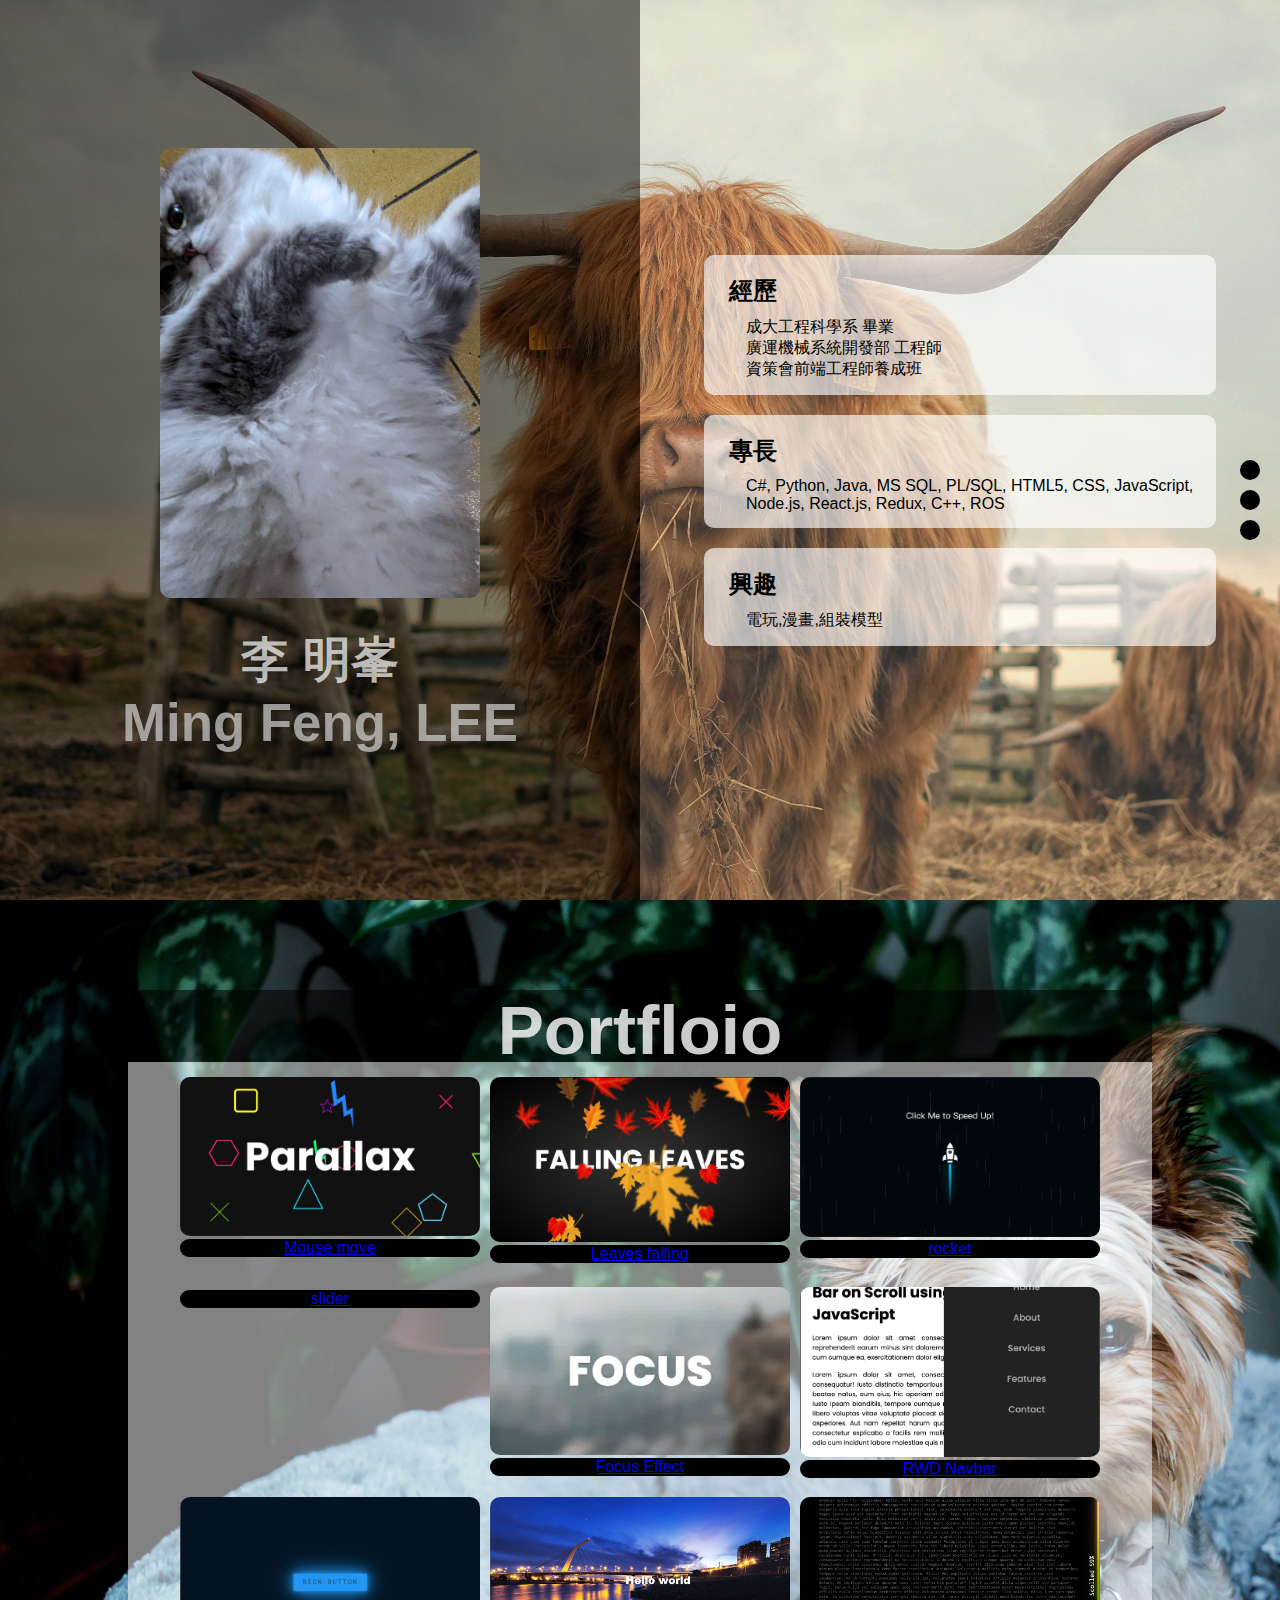
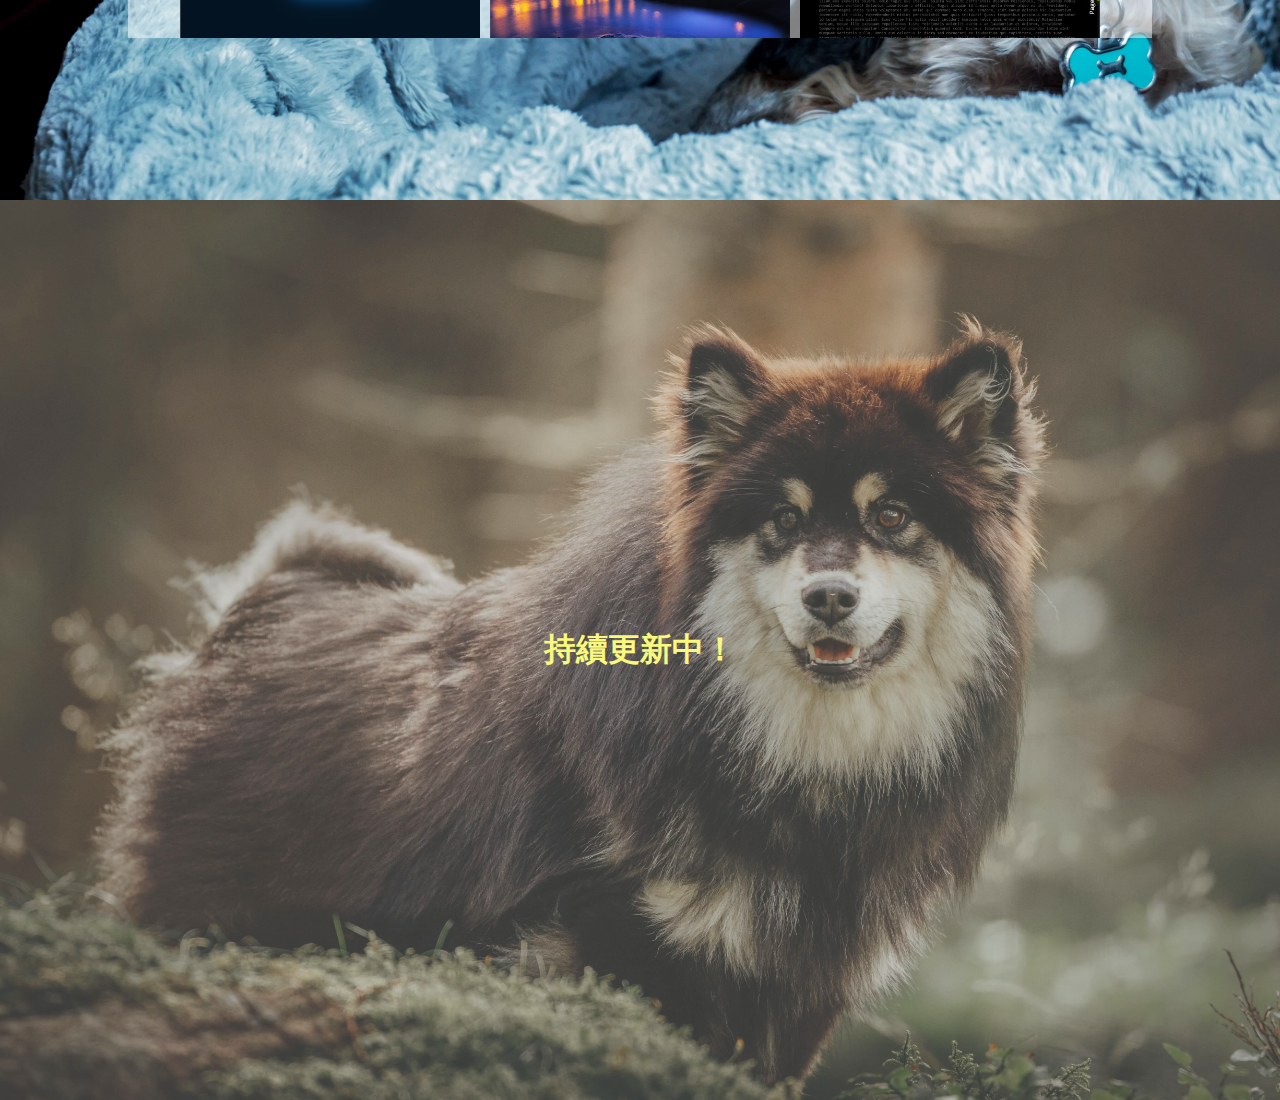
==== commit e514c2a4: "fontawsome" ====
--- a/index.html
+++ b/index.html
@@ -11,6 +11,7 @@
       integrity="sha384-TX8t27EcRE3e/ihU7zmQxVncDAy5uIKz4rEkgIXeMed4M0jlfIDPvg6uqKI2xXr2"
       crossorigin="anonymous"
     />
+    <link rel="stylesheet" href="./fontawesome/css/all.min.css" />
     <script src="https://ajax.googleapis.com/ajax/libs/jquery/1.11.1/jquery.min.js"></script>
     <script>
       $(document).ready(function () {
@@ -34,7 +35,7 @@
           );
           $(".nav li").css("background-color", "white");
           $(".nav li:eq(" + nowpage + ")").css("background-color", "#46dd46");
-          console.log("nowpage:" + nowpage);
+          // console.log("nowpage:" + nowpage);
         });
 
         //調整導覽列高度
@@ -52,6 +53,25 @@
   </head>
 
   <body>
+    <nav class="navbar">
+      <div class="content">
+        <div class="logo">
+          <a href="#">Lee's Design</a>
+        </div>
+        <ul class="menu-list">
+          <div class="icon cancel-btn">
+            <i class="fas fa-times"></i>
+          </div>
+          <li><a href="#" data-set="1000">About</a></li>
+          <li><a href="#page2">Skill</a></li>
+          <li><a href="#">Work</a></li>
+          <li><a href="#">Contact</a></li>
+        </ul>
+        <div class="icon menu-btn">
+          <i class="fas fa-bars"></i>
+        </div>
+      </div>
+    </nav>
     <div class="nav">
       <ul>
         <li></li>
@@ -66,28 +86,28 @@
         <div class="page1_l">
           <div class="pic_mycat"></div>
           <h2>李 明峯</h2>
-          <h3>Gandalf, LEE</h3>
+          <h3>Ming Feng, LEE</h3>
         </div>
         <div class="page1_r flex">
           <div class="box_p1">
             <h3>經歷</h3>
 
-            <p>
+            <div>
               成大工程科學系 畢業 <br />
               廣運機械系統開發部 工程師 <br />
               資策會前端工程師養成班
-            </p>
+            </div>
           </div>
           <div class="box_p1">
             <h3>專長</h3>
-            <p>
-              C#,Python,Java,MS SQL, PL/SQL,HTML5,CSS,JavaScript,
-              Node.js,React.js,Redux,C++,ROS
-            </p>
+            <div>
+              C#, Python, Java, MS SQL, PL/SQL, HTML5, CSS, JavaScript, Node.js,
+              React.js, Redux, C++, ROS
+            </div>
           </div>
           <div class="box_p1">
             <h3>興趣</h3>
-            <p>電玩,漫畫,組裝模型</p>
+            <div>電玩,漫畫,組裝模型</div>
           </div>
           <!-- <div class="box_p1">
             <h3>成為好友</h3>
@@ -97,7 +117,7 @@
           </div> -->
         </div>
       </div>
-      <div class="p02 flex pic_b" memo="Portfolio">
+      <div class="p02 flex pic_b" memo="Portfolio" id="page2">
         <div class="page2_bg d-flex flex-column">
           <div class="title1">
             <h3>Portfloio</h3>
@@ -190,4 +210,35 @@
       <div class="p05 pic_b"></div> -->
     </div>
   </body>
+  <script>
+    document.querySelector(".menu-list>li>a").addEventListener("click", (e) => {
+      console.log(e.target.getAttribute("data-set"));
+      const offset = e.target.getAttribute("data-set");
+      window.scroll({
+        top: offset,
+        behavior: "smooth", // 👈
+      });
+    });
+  </script>
+  <script>
+    const body = document.querySelector("body");
+    const navbar = document.querySelector(".navbar");
+    const menuBtn = document.querySelector(".menu-btn");
+    const cancelBtn = document.querySelector(".cancel-btn");
+    menuBtn.onclick = () => {
+      navbar.classList.add("show");
+      menuBtn.classList.add("hide");
+      body.classList.add("disabled");
+    };
+    cancelBtn.onclick = () => {
+      body.classList.remove("disabled");
+      navbar.classList.remove("show");
+      menuBtn.classList.remove("hide");
+    };
+    window.onscroll = () => {
+      this.scrollY < 20
+        ? navbar.classList.add("sticky")
+        : navbar.classList.remove("sticky");
+    };
+  </script>
 </html>
--- a/style.css
+++ b/style.css
@@ -103,7 +103,7 @@
   font-family: Arial, Helvetica, sans-serif;
 }
 
-.page1_r .box_p1 p {
+.page1_r .box_p1 > div {
   margin: 10px 15px 5px 2rem;
   color: black;
   font-family: Arial, Helvetica, sans-serif;
@@ -255,3 +255,168 @@
 }
 @media (max-width: 380px) {
 }
+@import url("https://fonts.googleapis.com/css2?family=Poppins:wght@200;300;400;500;600;700&display=swap");
+* {
+  margin: 0;
+  padding: 0;
+  box-sizing: border-box;
+  font-family: "Poppins", sans-serif;
+}
+/* custom scroll bar */
+::-webkit-scrollbar {
+  width: 10px;
+}
+::-webkit-scrollbar-track {
+  background: #f1f1f1;
+}
+::-webkit-scrollbar-thumb {
+  background: #888;
+}
+::selection {
+  background: rgb(0, 123, 255, 0.3);
+}
+.content {
+  max-width: 1250px;
+  margin: auto;
+  padding: 0 30px;
+}
+.navbar {
+  position: fixed;
+  width: 100%;
+  z-index: 2;
+  padding: 25px 0;
+  transition: all 0.3s ease;
+}
+.navbar.sticky {
+  display: block;
+  position: fixed;
+  width: 100%;
+  background: #1b1b1b;
+  padding: 10px 0;
+  box-shadow: 0px 3px 5px 0px rgba(0, 0, 0, 0.1);
+}
+.navbar:not(.sticky) .content {
+  display: none;
+  align-items: center;
+  justify-content: space-between;
+}
+.navbar .content {
+  display: flex;
+  align-items: center;
+  justify-content: space-between;
+}
+.navbar .logo a {
+  color: #aaa;
+  font-size: 30px;
+  font-weight: 600;
+  text-decoration: none;
+}
+.navbar .menu-list {
+  display: inline-flex;
+
+  margin: auto 0;
+}
+.menu-list li {
+  list-style: none;
+}
+
+.menu-list li a {
+  color: #aaa;
+  font-size: 24px;
+  font-weight: 500;
+  margin-left: 25px;
+  text-decoration: none;
+  transition: all 0.3s ease;
+  cursor: pointer;
+}
+.menu-list li a:hover {
+  color: #ccc;
+  font-size: 28px;
+}
+.banner {
+  background: url("banner.jpg") no-repeat;
+  height: 100vh;
+  background-size: cover;
+  background-position: center;
+  background-attachment: fixed;
+}
+.about {
+  padding: 30px 0;
+}
+.about .title {
+  font-size: 38px;
+  font-weight: 700;
+}
+.about p {
+  padding-top: 20px;
+  text-align: justify;
+}
+.icon {
+  color: #fff;
+  font-size: 20px;
+  cursor: pointer;
+  display: none;
+}
+.menu-list .cancel-btn {
+  position: absolute;
+  right: 30px;
+  top: 20px;
+}
+@media (max-width: 1230px) {
+  .content {
+    padding: 0 60px;
+  }
+}
+@media (max-width: 1100px) {
+  .content {
+    padding: 0 40px;
+  }
+}
+@media (max-width: 900px) {
+  .content {
+    padding: 0 30px;
+  }
+}
+@media (max-width: 868px) {
+  body.disabled {
+    overflow: hidden;
+  }
+  .icon {
+    display: block;
+  }
+  .icon.hide {
+    display: none;
+  }
+  .navbar .menu-list {
+    position: fixed;
+    height: 100vh;
+    width: 100%;
+    max-width: 400px;
+    right: -100%;
+    top: 0px;
+    display: block;
+    padding: 40px 0;
+    text-align: center;
+    background: #222;
+    transition: all 0.3s ease;
+  }
+  .navbar.show .menu-list {
+    right: 0%;
+  }
+  .navbar .menu-list li {
+    margin-top: 45px;
+  }
+  .navbar .menu-list li a {
+    font-size: 23px;
+    margin-right: -100%;
+    transition: 0.6s cubic-bezier(0.68, -0.55, 0.265, 1.55);
+  }
+  .navbar.show .menu-list li a {
+    margin-right: 0px;
+  }
+}
+@media (max-width: 380px) {
+  .navbar .logo a {
+    font-size: 27px;
+  }
+}
--- a/fontawesome/css/all.min.css
+++ b/fontawesome/css/all.min.css
@@ -0,0 +1,5 @@
+/*!
+ * Font Awesome Free 5.14.0 by @fontawesome - https://fontawesome.com
+ * License - https://fontawesome.com/license/free (Icons: CC BY 4.0, Fonts: SIL OFL 1.1, Code: MIT License)
+ */
+.fa,.fab,.fad,.fal,.far,.fas{-moz-osx-font-smoothing:grayscale;-webkit-font-smoothing:antialiased;display:inline-block;font-style:normal;font-variant:normal;text-rendering:auto;line-height:1}.fa-lg{font-size:1.33333em;line-height:.75em;vertical-align:-.0667em}.fa-xs{font-size:.75em}.fa-sm{font-size:.875em}.fa-1x{font-size:1em}.fa-2x{font-size:2em}.fa-3x{font-size:3em}.fa-4x{font-size:4em}.fa-5x{font-size:5em}.fa-6x{font-size:6em}.fa-7x{font-size:7em}.fa-8x{font-size:8em}.fa-9x{font-size:9em}.fa-10x{font-size:10em}.fa-fw{text-align:center;width:1.25em}.fa-ul{list-style-type:none;margin-left:2.5em;padding-left:0}.fa-ul>li{position:relative}.fa-li{left:-2em;position:absolute;text-align:center;width:2em;line-height:inherit}.fa-border{border:.08em solid #eee;border-radius:.1em;padding:.2em .25em .15em}.fa-pull-left{float:left}.fa-pull-right{float:right}.fa.fa-pull-left,.fab.fa-pull-left,.fal.fa-pull-left,.far.fa-pull-left,.fas.fa-pull-left{margin-right:.3em}.fa.fa-pull-right,.fab.fa-pull-right,.fal.fa-pull-right,.far.fa-pull-right,.fas.fa-pull-right{margin-left:.3em}.fa-spin{-webkit-animation:fa-spin 2s linear infinite;animation:fa-spin 2s linear infinite}.fa-pulse{-webkit-animation:fa-spin 1s steps(8) infinite;animation:fa-spin 1s steps(8) infinite}@-webkit-keyframes fa-spin{0%{-webkit-transform:rotate(0deg);transform:rotate(0deg)}to{-webkit-transform:rotate(1turn);transform:rotate(1turn)}}@keyframes fa-spin{0%{-webkit-transform:rotate(0deg);transform:rotate(0deg)}to{-webkit-transform:rotate(1turn);transform:rotate(1turn)}}.fa-rotate-90{-ms-filter:"progid:DXImageTransform.Microsoft.BasicImage(rotation=1)";-webkit-transform:rotate(90deg);transform:rotate(90deg)}.fa-rotate-180{-ms-filter:"progid:DXImageTransform.Microsoft.BasicImage(rotation=2)";-webkit-transform:rotate(180deg);transform:rotate(180deg)}.fa-rotate-270{-ms-filter:"progid:DXImageTransform.Microsoft.BasicImage(rotation=3)";-webkit-transform:rotate(270deg);transform:rotate(270deg)}.fa-flip-horizontal{-ms-filter:"progid:DXImageTransform.Microsoft.BasicImage(rotation=0, mirror=1)";-webkit-transform:scaleX(-1);transform:scaleX(-1)}.fa-flip-vertical{-webkit-transform:scaleY(-1);transform:scaleY(-1)}.fa-flip-both,.fa-flip-horizontal.fa-flip-vertical,.fa-flip-vertical{-ms-filter:"progid:DXImageTransform.Microsoft.BasicImage(rotation=2, mirror=1)"}.fa-flip-both,.fa-flip-horizontal.fa-flip-vertical{-webkit-transform:scale(-1);transform:scale(-1)}:root .fa-flip-both,:root .fa-flip-horizontal,:root .fa-flip-vertical,:root .fa-rotate-90,:root .fa-rotate-180,:root .fa-rotate-270{-webkit-filter:none;filter:none}.fa-stack{display:inline-block;height:2em;line-height:2em;position:relative;vertical-align:middle;width:2.5em}.fa-stack-1x,.fa-stack-2x{left:0;position:absolute;text-align:center;width:100%}.fa-stack-1x{line-height:inherit}.fa-stack-2x{font-size:2em}.fa-inverse{color:#fff}.fa-500px:before{content:"\f26e"}.fa-accessible-icon:before{content:"\f368"}.fa-accusoft:before{content:"\f369"}.fa-acquisitions-incorporated:before{content:"\f6af"}.fa-ad:before{content:"\f641"}.fa-address-book:before{content:"\f2b9"}.fa-address-card:before{content:"\f2bb"}.fa-adjust:before{content:"\f042"}.fa-adn:before{content:"\f170"}.fa-adobe:before{content:"\f778"}.fa-adversal:before{content:"\f36a"}.fa-affiliatetheme:before{content:"\f36b"}.fa-air-freshener:before{content:"\f5d0"}.fa-airbnb:before{content:"\f834"}.fa-algolia:before{content:"\f36c"}.fa-align-center:before{content:"\f037"}.fa-align-justify:before{content:"\f039"}.fa-align-left:before{content:"\f036"}.fa-align-right:before{content:"\f038"}.fa-alipay:before{content:"\f642"}.fa-allergies:before{content:"\f461"}.fa-amazon:before{content:"\f270"}.fa-amazon-pay:before{content:"\f42c"}.fa-ambulance:before{content:"\f0f9"}.fa-american-sign-language-interpreting:before{content:"\f2a3"}.fa-amilia:before{content:"\f36d"}.fa-anchor:before{content:"\f13d"}.fa-android:before{content:"\f17b"}.fa-angellist:before{content:"\f209"}.fa-angle-double-down:before{content:"\f103"}.fa-angle-double-left:before{content:"\f100"}.fa-angle-double-right:before{content:"\f101"}.fa-angle-double-up:before{content:"\f102"}.fa-angle-down:before{content:"\f107"}.fa-angle-left:before{content:"\f104"}.fa-angle-right:before{content:"\f105"}.fa-angle-up:before{content:"\f106"}.fa-angry:before{content:"\f556"}.fa-angrycreative:before{content:"\f36e"}.fa-angular:before{content:"\f420"}.fa-ankh:before{content:"\f644"}.fa-app-store:before{content:"\f36f"}.fa-app-store-ios:before{content:"\f370"}.fa-apper:before{content:"\f371"}.fa-apple:before{content:"\f179"}.fa-apple-alt:before{content:"\f5d1"}.fa-apple-pay:before{content:"\f415"}.fa-archive:before{content:"\f187"}.fa-archway:before{content:"\f557"}.fa-arrow-alt-circle-down:before{content:"\f358"}.fa-arrow-alt-circle-left:before{content:"\f359"}.fa-arrow-alt-circle-right:before{content:"\f35a"}.fa-arrow-alt-circle-up:before{content:"\f35b"}.fa-arrow-circle-down:before{content:"\f0ab"}.fa-arrow-circle-left:before{content:"\f0a8"}.fa-arrow-circle-right:before{content:"\f0a9"}.fa-arrow-circle-up:before{content:"\f0aa"}.fa-arrow-down:before{content:"\f063"}.fa-arrow-left:before{content:"\f060"}.fa-arrow-right:before{content:"\f061"}.fa-arrow-up:before{content:"\f062"}.fa-arrows-alt:before{content:"\f0b2"}.fa-arrows-alt-h:before{content:"\f337"}.fa-arrows-alt-v:before{content:"\f338"}.fa-artstation:before{content:"\f77a"}.fa-assistive-listening-systems:before{content:"\f2a2"}.fa-asterisk:before{content:"\f069"}.fa-asymmetrik:before{content:"\f372"}.fa-at:before{content:"\f1fa"}.fa-atlas:before{content:"\f558"}.fa-atlassian:before{content:"\f77b"}.fa-atom:before{content:"\f5d2"}.fa-audible:before{content:"\f373"}.fa-audio-description:before{content:"\f29e"}.fa-autoprefixer:before{content:"\f41c"}.fa-avianex:before{content:"\f374"}.fa-aviato:before{content:"\f421"}.fa-award:before{content:"\f559"}.fa-aws:before{content:"\f375"}.fa-baby:before{content:"\f77c"}.fa-baby-carriage:before{content:"\f77d"}.fa-backspace:before{content:"\f55a"}.fa-backward:before{content:"\f04a"}.fa-bacon:before{content:"\f7e5"}.fa-bacteria:before{content:"\e059"}.fa-bacterium:before{content:"\e05a"}.fa-bahai:before{content:"\f666"}.fa-balance-scale:before{content:"\f24e"}.fa-balance-scale-left:before{content:"\f515"}.fa-balance-scale-right:before{content:"\f516"}.fa-ban:before{content:"\f05e"}.fa-band-aid:before{content:"\f462"}.fa-bandcamp:before{content:"\f2d5"}.fa-barcode:before{content:"\f02a"}.fa-bars:before{content:"\f0c9"}.fa-baseball-ball:before{content:"\f433"}.fa-basketball-ball:before{content:"\f434"}.fa-bath:before{content:"\f2cd"}.fa-battery-empty:before{content:"\f244"}.fa-battery-full:before{content:"\f240"}.fa-battery-half:before{content:"\f242"}.fa-battery-quarter:before{content:"\f243"}.fa-battery-three-quarters:before{content:"\f241"}.fa-battle-net:before{content:"\f835"}.fa-bed:before{content:"\f236"}.fa-beer:before{content:"\f0fc"}.fa-behance:before{content:"\f1b4"}.fa-behance-square:before{content:"\f1b5"}.fa-bell:before{content:"\f0f3"}.fa-bell-slash:before{content:"\f1f6"}.fa-bezier-curve:before{content:"\f55b"}.fa-bible:before{content:"\f647"}.fa-bicycle:before{content:"\f206"}.fa-biking:before{content:"\f84a"}.fa-bimobject:before{content:"\f378"}.fa-binoculars:before{content:"\f1e5"}.fa-biohazard:before{content:"\f780"}.fa-birthday-cake:before{content:"\f1fd"}.fa-bitbucket:before{content:"\f171"}.fa-bitcoin:before{content:"\f379"}.fa-bity:before{content:"\f37a"}.fa-black-tie:before{content:"\f27e"}.fa-blackberry:before{content:"\f37b"}.fa-blender:before{content:"\f517"}.fa-blender-phone:before{content:"\f6b6"}.fa-blind:before{content:"\f29d"}.fa-blog:before{content:"\f781"}.fa-blogger:before{content:"\f37c"}.fa-blogger-b:before{content:"\f37d"}.fa-bluetooth:before{content:"\f293"}.fa-bluetooth-b:before{content:"\f294"}.fa-bold:before{content:"\f032"}.fa-bolt:before{content:"\f0e7"}.fa-bomb:before{content:"\f1e2"}.fa-bone:before{content:"\f5d7"}.fa-bong:before{content:"\f55c"}.fa-book:before{content:"\f02d"}.fa-book-dead:before{content:"\f6b7"}.fa-book-medical:before{content:"\f7e6"}.fa-book-open:before{content:"\f518"}.fa-book-reader:before{content:"\f5da"}.fa-bookmark:before{content:"\f02e"}.fa-bootstrap:before{content:"\f836"}.fa-border-all:before{content:"\f84c"}.fa-border-none:before{content:"\f850"}.fa-border-style:before{content:"\f853"}.fa-bowling-ball:before{content:"\f436"}.fa-box:before{content:"\f466"}.fa-box-open:before{content:"\f49e"}.fa-box-tissue:before{content:"\e05b"}.fa-boxes:before{content:"\f468"}.fa-braille:before{content:"\f2a1"}.fa-brain:before{content:"\f5dc"}.fa-bread-slice:before{content:"\f7ec"}.fa-briefcase:before{content:"\f0b1"}.fa-briefcase-medical:before{content:"\f469"}.fa-broadcast-tower:before{content:"\f519"}.fa-broom:before{content:"\f51a"}.fa-brush:before{content:"\f55d"}.fa-btc:before{content:"\f15a"}.fa-buffer:before{content:"\f837"}.fa-bug:before{content:"\f188"}.fa-building:before{content:"\f1ad"}.fa-bullhorn:before{content:"\f0a1"}.fa-bullseye:before{content:"\f140"}.fa-burn:before{content:"\f46a"}.fa-buromobelexperte:before{content:"\f37f"}.fa-bus:before{content:"\f207"}.fa-bus-alt:before{content:"\f55e"}.fa-business-time:before{content:"\f64a"}.fa-buy-n-large:before{content:"\f8a6"}.fa-buysellads:before{content:"\f20d"}.fa-calculator:before{content:"\f1ec"}.fa-calendar:before{content:"\f133"}.fa-calendar-alt:before{content:"\f073"}.fa-calendar-check:before{content:"\f274"}.fa-calendar-day:before{content:"\f783"}.fa-calendar-minus:before{content:"\f272"}.fa-calendar-plus:before{content:"\f271"}.fa-calendar-times:before{content:"\f273"}.fa-calendar-week:before{content:"\f784"}.fa-camera:before{content:"\f030"}.fa-camera-retro:before{content:"\f083"}.fa-campground:before{content:"\f6bb"}.fa-canadian-maple-leaf:before{content:"\f785"}.fa-candy-cane:before{content:"\f786"}.fa-cannabis:before{content:"\f55f"}.fa-capsules:before{content:"\f46b"}.fa-car:before{content:"\f1b9"}.fa-car-alt:before{content:"\f5de"}.fa-car-battery:before{content:"\f5df"}.fa-car-crash:before{content:"\f5e1"}.fa-car-side:before{content:"\f5e4"}.fa-caravan:before{content:"\f8ff"}.fa-caret-down:before{content:"\f0d7"}.fa-caret-left:before{content:"\f0d9"}.fa-caret-right:before{content:"\f0da"}.fa-caret-square-down:before{content:"\f150"}.fa-caret-square-left:before{content:"\f191"}.fa-caret-square-right:before{content:"\f152"}.fa-caret-square-up:before{content:"\f151"}.fa-caret-up:before{content:"\f0d8"}.fa-carrot:before{content:"\f787"}.fa-cart-arrow-down:before{content:"\f218"}.fa-cart-plus:before{content:"\f217"}.fa-cash-register:before{content:"\f788"}.fa-cat:before{content:"\f6be"}.fa-cc-amazon-pay:before{content:"\f42d"}.fa-cc-amex:before{content:"\f1f3"}.fa-cc-apple-pay:before{content:"\f416"}.fa-cc-diners-club:before{content:"\f24c"}.fa-cc-discover:before{content:"\f1f2"}.fa-cc-jcb:before{content:"\f24b"}.fa-cc-mastercard:before{content:"\f1f1"}.fa-cc-paypal:before{content:"\f1f4"}.fa-cc-stripe:before{content:"\f1f5"}.fa-cc-visa:before{content:"\f1f0"}.fa-centercode:before{content:"\f380"}.fa-centos:before{content:"\f789"}.fa-certificate:before{content:"\f0a3"}.fa-chair:before{content:"\f6c0"}.fa-chalkboard:before{content:"\f51b"}.fa-chalkboard-teacher:before{content:"\f51c"}.fa-charging-station:before{content:"\f5e7"}.fa-chart-area:before{content:"\f1fe"}.fa-chart-bar:before{content:"\f080"}.fa-chart-line:before{content:"\f201"}.fa-chart-pie:before{content:"\f200"}.fa-check:before{content:"\f00c"}.fa-check-circle:before{content:"\f058"}.fa-check-double:before{content:"\f560"}.fa-check-square:before{content:"\f14a"}.fa-cheese:before{content:"\f7ef"}.fa-chess:before{content:"\f439"}.fa-chess-bishop:before{content:"\f43a"}.fa-chess-board:before{content:"\f43c"}.fa-chess-king:before{content:"\f43f"}.fa-chess-knight:before{content:"\f441"}.fa-chess-pawn:before{content:"\f443"}.fa-chess-queen:before{content:"\f445"}.fa-chess-rook:before{content:"\f447"}.fa-chevron-circle-down:before{content:"\f13a"}.fa-chevron-circle-left:before{content:"\f137"}.fa-chevron-circle-right:before{content:"\f138"}.fa-chevron-circle-up:before{content:"\f139"}.fa-chevron-down:before{content:"\f078"}.fa-chevron-left:before{content:"\f053"}.fa-chevron-right:before{content:"\f054"}.fa-chevron-up:before{content:"\f077"}.fa-child:before{content:"\f1ae"}.fa-chrome:before{content:"\f268"}.fa-chromecast:before{content:"\f838"}.fa-church:before{content:"\f51d"}.fa-circle:before{content:"\f111"}.fa-circle-notch:before{content:"\f1ce"}.fa-city:before{content:"\f64f"}.fa-clinic-medical:before{content:"\f7f2"}.fa-clipboard:before{content:"\f328"}.fa-clipboard-check:before{content:"\f46c"}.fa-clipboard-list:before{content:"\f46d"}.fa-clock:before{content:"\f017"}.fa-clone:before{content:"\f24d"}.fa-closed-captioning:before{content:"\f20a"}.fa-cloud:before{content:"\f0c2"}.fa-cloud-download-alt:before{content:"\f381"}.fa-cloud-meatball:before{content:"\f73b"}.fa-cloud-moon:before{content:"\f6c3"}.fa-cloud-moon-rain:before{content:"\f73c"}.fa-cloud-rain:before{content:"\f73d"}.fa-cloud-showers-heavy:before{content:"\f740"}.fa-cloud-sun:before{content:"\f6c4"}.fa-cloud-sun-rain:before{content:"\f743"}.fa-cloud-upload-alt:before{content:"\f382"}.fa-cloudscale:before{content:"\f383"}.fa-cloudsmith:before{content:"\f384"}.fa-cloudversify:before{content:"\f385"}.fa-cocktail:before{content:"\f561"}.fa-code:before{content:"\f121"}.fa-code-branch:before{content:"\f126"}.fa-codepen:before{content:"\f1cb"}.fa-codiepie:before{content:"\f284"}.fa-coffee:before{content:"\f0f4"}.fa-cog:before{content:"\f013"}.fa-cogs:before{content:"\f085"}.fa-coins:before{content:"\f51e"}.fa-columns:before{content:"\f0db"}.fa-comment:before{content:"\f075"}.fa-comment-alt:before{content:"\f27a"}.fa-comment-dollar:before{content:"\f651"}.fa-comment-dots:before{content:"\f4ad"}.fa-comment-medical:before{content:"\f7f5"}.fa-comment-slash:before{content:"\f4b3"}.fa-comments:before{content:"\f086"}.fa-comments-dollar:before{content:"\f653"}.fa-compact-disc:before{content:"\f51f"}.fa-compass:before{content:"\f14e"}.fa-compress:before{content:"\f066"}.fa-compress-alt:before{content:"\f422"}.fa-compress-arrows-alt:before{content:"\f78c"}.fa-concierge-bell:before{content:"\f562"}.fa-confluence:before{content:"\f78d"}.fa-connectdevelop:before{content:"\f20e"}.fa-contao:before{content:"\f26d"}.fa-cookie:before{content:"\f563"}.fa-cookie-bite:before{content:"\f564"}.fa-copy:before{content:"\f0c5"}.fa-copyright:before{content:"\f1f9"}.fa-cotton-bureau:before{content:"\f89e"}.fa-couch:before{content:"\f4b8"}.fa-cpanel:before{content:"\f388"}.fa-creative-commons:before{content:"\f25e"}.fa-creative-commons-by:before{content:"\f4e7"}.fa-creative-commons-nc:before{content:"\f4e8"}.fa-creative-commons-nc-eu:before{content:"\f4e9"}.fa-creative-commons-nc-jp:before{content:"\f4ea"}.fa-creative-commons-nd:before{content:"\f4eb"}.fa-creative-commons-pd:before{content:"\f4ec"}.fa-creative-commons-pd-alt:before{content:"\f4ed"}.fa-creative-commons-remix:before{content:"\f4ee"}.fa-creative-commons-sa:before{content:"\f4ef"}.fa-creative-commons-sampling:before{content:"\f4f0"}.fa-creative-commons-sampling-plus:before{content:"\f4f1"}.fa-creative-commons-share:before{content:"\f4f2"}.fa-creative-commons-zero:before{content:"\f4f3"}.fa-credit-card:before{content:"\f09d"}.fa-critical-role:before{content:"\f6c9"}.fa-crop:before{content:"\f125"}.fa-crop-alt:before{content:"\f565"}.fa-cross:before{content:"\f654"}.fa-crosshairs:before{content:"\f05b"}.fa-crow:before{content:"\f520"}.fa-crown:before{content:"\f521"}.fa-crutch:before{content:"\f7f7"}.fa-css3:before{content:"\f13c"}.fa-css3-alt:before{content:"\f38b"}.fa-cube:before{content:"\f1b2"}.fa-cubes:before{content:"\f1b3"}.fa-cut:before{content:"\f0c4"}.fa-cuttlefish:before{content:"\f38c"}.fa-d-and-d:before{content:"\f38d"}.fa-d-and-d-beyond:before{content:"\f6ca"}.fa-dailymotion:before{content:"\e052"}.fa-dashcube:before{content:"\f210"}.fa-database:before{content:"\f1c0"}.fa-deaf:before{content:"\f2a4"}.fa-deezer:before{content:"\e077"}.fa-delicious:before{content:"\f1a5"}.fa-democrat:before{content:"\f747"}.fa-deploydog:before{content:"\f38e"}.fa-deskpro:before{content:"\f38f"}.fa-desktop:before{content:"\f108"}.fa-dev:before{content:"\f6cc"}.fa-deviantart:before{content:"\f1bd"}.fa-dharmachakra:before{content:"\f655"}.fa-dhl:before{content:"\f790"}.fa-diagnoses:before{content:"\f470"}.fa-diaspora:before{content:"\f791"}.fa-dice:before{content:"\f522"}.fa-dice-d20:before{content:"\f6cf"}.fa-dice-d6:before{content:"\f6d1"}.fa-dice-five:before{content:"\f523"}.fa-dice-four:before{content:"\f524"}.fa-dice-one:before{content:"\f525"}.fa-dice-six:before{content:"\f526"}.fa-dice-three:before{content:"\f527"}.fa-dice-two:before{content:"\f528"}.fa-digg:before{content:"\f1a6"}.fa-digital-ocean:before{content:"\f391"}.fa-digital-tachograph:before{content:"\f566"}.fa-directions:before{content:"\f5eb"}.fa-discord:before{content:"\f392"}.fa-discourse:before{content:"\f393"}.fa-disease:before{content:"\f7fa"}.fa-divide:before{content:"\f529"}.fa-dizzy:before{content:"\f567"}.fa-dna:before{content:"\f471"}.fa-dochub:before{content:"\f394"}.fa-docker:before{content:"\f395"}.fa-dog:before{content:"\f6d3"}.fa-dollar-sign:before{content:"\f155"}.fa-dolly:before{content:"\f472"}.fa-dolly-flatbed:before{content:"\f474"}.fa-donate:before{content:"\f4b9"}.fa-door-closed:before{content:"\f52a"}.fa-door-open:before{content:"\f52b"}.fa-dot-circle:before{content:"\f192"}.fa-dove:before{content:"\f4ba"}.fa-download:before{content:"\f019"}.fa-draft2digital:before{content:"\f396"}.fa-drafting-compass:before{content:"\f568"}.fa-dragon:before{content:"\f6d5"}.fa-draw-polygon:before{content:"\f5ee"}.fa-dribbble:before{content:"\f17d"}.fa-dribbble-square:before{content:"\f397"}.fa-dropbox:before{content:"\f16b"}.fa-drum:before{content:"\f569"}.fa-drum-steelpan:before{content:"\f56a"}.fa-drumstick-bite:before{content:"\f6d7"}.fa-drupal:before{content:"\f1a9"}.fa-dumbbell:before{content:"\f44b"}.fa-dumpster:before{content:"\f793"}.fa-dumpster-fire:before{content:"\f794"}.fa-dungeon:before{content:"\f6d9"}.fa-dyalog:before{content:"\f399"}.fa-earlybirds:before{content:"\f39a"}.fa-ebay:before{content:"\f4f4"}.fa-edge:before{content:"\f282"}.fa-edge-legacy:before{content:"\e078"}.fa-edit:before{content:"\f044"}.fa-egg:before{content:"\f7fb"}.fa-eject:before{content:"\f052"}.fa-elementor:before{content:"\f430"}.fa-ellipsis-h:before{content:"\f141"}.fa-ellipsis-v:before{content:"\f142"}.fa-ello:before{content:"\f5f1"}.fa-ember:before{content:"\f423"}.fa-empire:before{content:"\f1d1"}.fa-envelope:before{content:"\f0e0"}.fa-envelope-open:before{content:"\f2b6"}.fa-envelope-open-text:before{content:"\f658"}.fa-envelope-square:before{content:"\f199"}.fa-envira:before{content:"\f299"}.fa-equals:before{content:"\f52c"}.fa-eraser:before{content:"\f12d"}.fa-erlang:before{content:"\f39d"}.fa-ethereum:before{content:"\f42e"}.fa-ethernet:before{content:"\f796"}.fa-etsy:before{content:"\f2d7"}.fa-euro-sign:before{content:"\f153"}.fa-evernote:before{content:"\f839"}.fa-exchange-alt:before{content:"\f362"}.fa-exclamation:before{content:"\f12a"}.fa-exclamation-circle:before{content:"\f06a"}.fa-exclamation-triangle:before{content:"\f071"}.fa-expand:before{content:"\f065"}.fa-expand-alt:before{content:"\f424"}.fa-expand-arrows-alt:before{content:"\f31e"}.fa-expeditedssl:before{content:"\f23e"}.fa-external-link-alt:before{content:"\f35d"}.fa-external-link-square-alt:before{content:"\f360"}.fa-eye:before{content:"\f06e"}.fa-eye-dropper:before{content:"\f1fb"}.fa-eye-slash:before{content:"\f070"}.fa-facebook:before{content:"\f09a"}.fa-facebook-f:before{content:"\f39e"}.fa-facebook-messenger:before{content:"\f39f"}.fa-facebook-square:before{content:"\f082"}.fa-fan:before{content:"\f863"}.fa-fantasy-flight-games:before{content:"\f6dc"}.fa-fast-backward:before{content:"\f049"}.fa-fast-forward:before{content:"\f050"}.fa-faucet:before{content:"\e005"}.fa-fax:before{content:"\f1ac"}.fa-feather:before{content:"\f52d"}.fa-feather-alt:before{content:"\f56b"}.fa-fedex:before{content:"\f797"}.fa-fedora:before{content:"\f798"}.fa-female:before{content:"\f182"}.fa-fighter-jet:before{content:"\f0fb"}.fa-figma:before{content:"\f799"}.fa-file:before{content:"\f15b"}.fa-file-alt:before{content:"\f15c"}.fa-file-archive:before{content:"\f1c6"}.fa-file-audio:before{content:"\f1c7"}.fa-file-code:before{content:"\f1c9"}.fa-file-contract:before{content:"\f56c"}.fa-file-csv:before{content:"\f6dd"}.fa-file-download:before{content:"\f56d"}.fa-file-excel:before{content:"\f1c3"}.fa-file-export:before{content:"\f56e"}.fa-file-image:before{content:"\f1c5"}.fa-file-import:before{content:"\f56f"}.fa-file-invoice:before{content:"\f570"}.fa-file-invoice-dollar:before{content:"\f571"}.fa-file-medical:before{content:"\f477"}.fa-file-medical-alt:before{content:"\f478"}.fa-file-pdf:before{content:"\f1c1"}.fa-file-powerpoint:before{content:"\f1c4"}.fa-file-prescription:before{content:"\f572"}.fa-file-signature:before{content:"\f573"}.fa-file-upload:before{content:"\f574"}.fa-file-video:before{content:"\f1c8"}.fa-file-word:before{content:"\f1c2"}.fa-fill:before{content:"\f575"}.fa-fill-drip:before{content:"\f576"}.fa-film:before{content:"\f008"}.fa-filter:before{content:"\f0b0"}.fa-fingerprint:before{content:"\f577"}.fa-fire:before{content:"\f06d"}.fa-fire-alt:before{content:"\f7e4"}.fa-fire-extinguisher:before{content:"\f134"}.fa-firefox:before{content:"\f269"}.fa-firefox-browser:before{content:"\e007"}.fa-first-aid:before{content:"\f479"}.fa-first-order:before{content:"\f2b0"}.fa-first-order-alt:before{content:"\f50a"}.fa-firstdraft:before{content:"\f3a1"}.fa-fish:before{content:"\f578"}.fa-fist-raised:before{content:"\f6de"}.fa-flag:before{content:"\f024"}.fa-flag-checkered:before{content:"\f11e"}.fa-flag-usa:before{content:"\f74d"}.fa-flask:before{content:"\f0c3"}.fa-flickr:before{content:"\f16e"}.fa-flipboard:before{content:"\f44d"}.fa-flushed:before{content:"\f579"}.fa-fly:before{content:"\f417"}.fa-folder:before{content:"\f07b"}.fa-folder-minus:before{content:"\f65d"}.fa-folder-open:before{content:"\f07c"}.fa-folder-plus:before{content:"\f65e"}.fa-font:before{content:"\f031"}.fa-font-awesome:before{content:"\f2b4"}.fa-font-awesome-alt:before{content:"\f35c"}.fa-font-awesome-flag:before{content:"\f425"}.fa-font-awesome-logo-full:before{content:"\f4e6"}.fa-fonticons:before{content:"\f280"}.fa-fonticons-fi:before{content:"\f3a2"}.fa-football-ball:before{content:"\f44e"}.fa-fort-awesome:before{content:"\f286"}.fa-fort-awesome-alt:before{content:"\f3a3"}.fa-forumbee:before{content:"\f211"}.fa-forward:before{content:"\f04e"}.fa-foursquare:before{content:"\f180"}.fa-free-code-camp:before{content:"\f2c5"}.fa-freebsd:before{content:"\f3a4"}.fa-frog:before{content:"\f52e"}.fa-frown:before{content:"\f119"}.fa-frown-open:before{content:"\f57a"}.fa-fulcrum:before{content:"\f50b"}.fa-funnel-dollar:before{content:"\f662"}.fa-futbol:before{content:"\f1e3"}.fa-galactic-republic:before{content:"\f50c"}.fa-galactic-senate:before{content:"\f50d"}.fa-gamepad:before{content:"\f11b"}.fa-gas-pump:before{content:"\f52f"}.fa-gavel:before{content:"\f0e3"}.fa-gem:before{content:"\f3a5"}.fa-genderless:before{content:"\f22d"}.fa-get-pocket:before{content:"\f265"}.fa-gg:before{content:"\f260"}.fa-gg-circle:before{content:"\f261"}.fa-ghost:before{content:"\f6e2"}.fa-gift:before{content:"\f06b"}.fa-gifts:before{content:"\f79c"}.fa-git:before{content:"\f1d3"}.fa-git-alt:before{content:"\f841"}.fa-git-square:before{content:"\f1d2"}.fa-github:before{content:"\f09b"}.fa-github-alt:before{content:"\f113"}.fa-github-square:before{content:"\f092"}.fa-gitkraken:before{content:"\f3a6"}.fa-gitlab:before{content:"\f296"}.fa-gitter:before{content:"\f426"}.fa-glass-cheers:before{content:"\f79f"}.fa-glass-martini:before{content:"\f000"}.fa-glass-martini-alt:before{content:"\f57b"}.fa-glass-whiskey:before{content:"\f7a0"}.fa-glasses:before{content:"\f530"}.fa-glide:before{content:"\f2a5"}.fa-glide-g:before{content:"\f2a6"}.fa-globe:before{content:"\f0ac"}.fa-globe-africa:before{content:"\f57c"}.fa-globe-americas:before{content:"\f57d"}.fa-globe-asia:before{content:"\f57e"}.fa-globe-europe:before{content:"\f7a2"}.fa-gofore:before{content:"\f3a7"}.fa-golf-ball:before{content:"\f450"}.fa-goodreads:before{content:"\f3a8"}.fa-goodreads-g:before{content:"\f3a9"}.fa-google:before{content:"\f1a0"}.fa-google-drive:before{content:"\f3aa"}.fa-google-pay:before{content:"\e079"}.fa-google-play:before{content:"\f3ab"}.fa-google-plus:before{content:"\f2b3"}.fa-google-plus-g:before{content:"\f0d5"}.fa-google-plus-square:before{content:"\f0d4"}.fa-google-wallet:before{content:"\f1ee"}.fa-gopuram:before{content:"\f664"}.fa-graduation-cap:before{content:"\f19d"}.fa-gratipay:before{content:"\f184"}.fa-grav:before{content:"\f2d6"}.fa-greater-than:before{content:"\f531"}.fa-greater-than-equal:before{content:"\f532"}.fa-grimace:before{content:"\f57f"}.fa-grin:before{content:"\f580"}.fa-grin-alt:before{content:"\f581"}.fa-grin-beam:before{content:"\f582"}.fa-grin-beam-sweat:before{content:"\f583"}.fa-grin-hearts:before{content:"\f584"}.fa-grin-squint:before{content:"\f585"}.fa-grin-squint-tears:before{content:"\f586"}.fa-grin-stars:before{content:"\f587"}.fa-grin-tears:before{content:"\f588"}.fa-grin-tongue:before{content:"\f589"}.fa-grin-tongue-squint:before{content:"\f58a"}.fa-grin-tongue-wink:before{content:"\f58b"}.fa-grin-wink:before{content:"\f58c"}.fa-grip-horizontal:before{content:"\f58d"}.fa-grip-lines:before{content:"\f7a4"}.fa-grip-lines-vertical:before{content:"\f7a5"}.fa-grip-vertical:before{content:"\f58e"}.fa-gripfire:before{content:"\f3ac"}.fa-grunt:before{content:"\f3ad"}.fa-guitar:before{content:"\f7a6"}.fa-gulp:before{content:"\f3ae"}.fa-h-square:before{content:"\f0fd"}.fa-hacker-news:before{content:"\f1d4"}.fa-hacker-news-square:before{content:"\f3af"}.fa-hackerrank:before{content:"\f5f7"}.fa-hamburger:before{content:"\f805"}.fa-hammer:before{content:"\f6e3"}.fa-hamsa:before{content:"\f665"}.fa-hand-holding:before{content:"\f4bd"}.fa-hand-holding-heart:before{content:"\f4be"}.fa-hand-holding-medical:before{content:"\e05c"}.fa-hand-holding-usd:before{content:"\f4c0"}.fa-hand-holding-water:before{content:"\f4c1"}.fa-hand-lizard:before{content:"\f258"}.fa-hand-middle-finger:before{content:"\f806"}.fa-hand-paper:before{content:"\f256"}.fa-hand-peace:before{content:"\f25b"}.fa-hand-point-down:before{content:"\f0a7"}.fa-hand-point-left:before{content:"\f0a5"}.fa-hand-point-right:before{content:"\f0a4"}.fa-hand-point-up:before{content:"\f0a6"}.fa-hand-pointer:before{content:"\f25a"}.fa-hand-rock:before{content:"\f255"}.fa-hand-scissors:before{content:"\f257"}.fa-hand-sparkles:before{content:"\e05d"}.fa-hand-spock:before{content:"\f259"}.fa-hands:before{content:"\f4c2"}.fa-hands-helping:before{content:"\f4c4"}.fa-hands-wash:before{content:"\e05e"}.fa-handshake:before{content:"\f2b5"}.fa-handshake-alt-slash:before{content:"\e05f"}.fa-handshake-slash:before{content:"\e060"}.fa-hanukiah:before{content:"\f6e6"}.fa-hard-hat:before{content:"\f807"}.fa-hashtag:before{content:"\f292"}.fa-hat-cowboy:before{content:"\f8c0"}.fa-hat-cowboy-side:before{content:"\f8c1"}.fa-hat-wizard:before{content:"\f6e8"}.fa-hdd:before{content:"\f0a0"}.fa-head-side-cough:before{content:"\e061"}.fa-head-side-cough-slash:before{content:"\e062"}.fa-head-side-mask:before{content:"\e063"}.fa-head-side-virus:before{content:"\e064"}.fa-heading:before{content:"\f1dc"}.fa-headphones:before{content:"\f025"}.fa-headphones-alt:before{content:"\f58f"}.fa-headset:before{content:"\f590"}.fa-heart:before{content:"\f004"}.fa-heart-broken:before{content:"\f7a9"}.fa-heartbeat:before{content:"\f21e"}.fa-helicopter:before{content:"\f533"}.fa-highlighter:before{content:"\f591"}.fa-hiking:before{content:"\f6ec"}.fa-hippo:before{content:"\f6ed"}.fa-hips:before{content:"\f452"}.fa-hire-a-helper:before{content:"\f3b0"}.fa-history:before{content:"\f1da"}.fa-hockey-puck:before{content:"\f453"}.fa-holly-berry:before{content:"\f7aa"}.fa-home:before{content:"\f015"}.fa-hooli:before{content:"\f427"}.fa-hornbill:before{content:"\f592"}.fa-horse:before{content:"\f6f0"}.fa-horse-head:before{content:"\f7ab"}.fa-hospital:before{content:"\f0f8"}.fa-hospital-alt:before{content:"\f47d"}.fa-hospital-symbol:before{content:"\f47e"}.fa-hospital-user:before{content:"\f80d"}.fa-hot-tub:before{content:"\f593"}.fa-hotdog:before{content:"\f80f"}.fa-hotel:before{content:"\f594"}.fa-hotjar:before{content:"\f3b1"}.fa-hourglass:before{content:"\f254"}.fa-hourglass-end:before{content:"\f253"}.fa-hourglass-half:before{content:"\f252"}.fa-hourglass-start:before{content:"\f251"}.fa-house-damage:before{content:"\f6f1"}.fa-house-user:before{content:"\e065"}.fa-houzz:before{content:"\f27c"}.fa-hryvnia:before{content:"\f6f2"}.fa-html5:before{content:"\f13b"}.fa-hubspot:before{content:"\f3b2"}.fa-i-cursor:before{content:"\f246"}.fa-ice-cream:before{content:"\f810"}.fa-icicles:before{content:"\f7ad"}.fa-icons:before{content:"\f86d"}.fa-id-badge:before{content:"\f2c1"}.fa-id-card:before{content:"\f2c2"}.fa-id-card-alt:before{content:"\f47f"}.fa-ideal:before{content:"\e013"}.fa-igloo:before{content:"\f7ae"}.fa-image:before{content:"\f03e"}.fa-images:before{content:"\f302"}.fa-imdb:before{content:"\f2d8"}.fa-inbox:before{content:"\f01c"}.fa-indent:before{content:"\f03c"}.fa-industry:before{content:"\f275"}.fa-infinity:before{content:"\f534"}.fa-info:before{content:"\f129"}.fa-info-circle:before{content:"\f05a"}.fa-instagram:before{content:"\f16d"}.fa-instagram-square:before{content:"\e055"}.fa-intercom:before{content:"\f7af"}.fa-internet-explorer:before{content:"\f26b"}.fa-invision:before{content:"\f7b0"}.fa-ioxhost:before{content:"\f208"}.fa-italic:before{content:"\f033"}.fa-itch-io:before{content:"\f83a"}.fa-itunes:before{content:"\f3b4"}.fa-itunes-note:before{content:"\f3b5"}.fa-java:before{content:"\f4e4"}.fa-jedi:before{content:"\f669"}.fa-jedi-order:before{content:"\f50e"}.fa-jenkins:before{content:"\f3b6"}.fa-jira:before{content:"\f7b1"}.fa-joget:before{content:"\f3b7"}.fa-joint:before{content:"\f595"}.fa-joomla:before{content:"\f1aa"}.fa-journal-whills:before{content:"\f66a"}.fa-js:before{content:"\f3b8"}.fa-js-square:before{content:"\f3b9"}.fa-jsfiddle:before{content:"\f1cc"}.fa-kaaba:before{content:"\f66b"}.fa-kaggle:before{content:"\f5fa"}.fa-key:before{content:"\f084"}.fa-keybase:before{content:"\f4f5"}.fa-keyboard:before{content:"\f11c"}.fa-keycdn:before{content:"\f3ba"}.fa-khanda:before{content:"\f66d"}.fa-kickstarter:before{content:"\f3bb"}.fa-kickstarter-k:before{content:"\f3bc"}.fa-kiss:before{content:"\f596"}.fa-kiss-beam:before{content:"\f597"}.fa-kiss-wink-heart:before{content:"\f598"}.fa-kiwi-bird:before{content:"\f535"}.fa-korvue:before{content:"\f42f"}.fa-landmark:before{content:"\f66f"}.fa-language:before{content:"\f1ab"}.fa-laptop:before{content:"\f109"}.fa-laptop-code:before{content:"\f5fc"}.fa-laptop-house:before{content:"\e066"}.fa-laptop-medical:before{content:"\f812"}.fa-laravel:before{content:"\f3bd"}.fa-lastfm:before{content:"\f202"}.fa-lastfm-square:before{content:"\f203"}.fa-laugh:before{content:"\f599"}.fa-laugh-beam:before{content:"\f59a"}.fa-laugh-squint:before{content:"\f59b"}.fa-laugh-wink:before{content:"\f59c"}.fa-layer-group:before{content:"\f5fd"}.fa-leaf:before{content:"\f06c"}.fa-leanpub:before{content:"\f212"}.fa-lemon:before{content:"\f094"}.fa-less:before{content:"\f41d"}.fa-less-than:before{content:"\f536"}.fa-less-than-equal:before{content:"\f537"}.fa-level-down-alt:before{content:"\f3be"}.fa-level-up-alt:before{content:"\f3bf"}.fa-life-ring:before{content:"\f1cd"}.fa-lightbulb:before{content:"\f0eb"}.fa-line:before{content:"\f3c0"}.fa-link:before{content:"\f0c1"}.fa-linkedin:before{content:"\f08c"}.fa-linkedin-in:before{content:"\f0e1"}.fa-linode:before{content:"\f2b8"}.fa-linux:before{content:"\f17c"}.fa-lira-sign:before{content:"\f195"}.fa-list:before{content:"\f03a"}.fa-list-alt:before{content:"\f022"}.fa-list-ol:before{content:"\f0cb"}.fa-list-ul:before{content:"\f0ca"}.fa-location-arrow:before{content:"\f124"}.fa-lock:before{content:"\f023"}.fa-lock-open:before{content:"\f3c1"}.fa-long-arrow-alt-down:before{content:"\f309"}.fa-long-arrow-alt-left:before{content:"\f30a"}.fa-long-arrow-alt-right:before{content:"\f30b"}.fa-long-arrow-alt-up:before{content:"\f30c"}.fa-low-vision:before{content:"\f2a8"}.fa-luggage-cart:before{content:"\f59d"}.fa-lungs:before{content:"\f604"}.fa-lungs-virus:before{content:"\e067"}.fa-lyft:before{content:"\f3c3"}.fa-magento:before{content:"\f3c4"}.fa-magic:before{content:"\f0d0"}.fa-magnet:before{content:"\f076"}.fa-mail-bulk:before{content:"\f674"}.fa-mailchimp:before{content:"\f59e"}.fa-male:before{content:"\f183"}.fa-mandalorian:before{content:"\f50f"}.fa-map:before{content:"\f279"}.fa-map-marked:before{content:"\f59f"}.fa-map-marked-alt:before{content:"\f5a0"}.fa-map-marker:before{content:"\f041"}.fa-map-marker-alt:before{content:"\f3c5"}.fa-map-pin:before{content:"\f276"}.fa-map-signs:before{content:"\f277"}.fa-markdown:before{content:"\f60f"}.fa-marker:before{content:"\f5a1"}.fa-mars:before{content:"\f222"}.fa-mars-double:before{content:"\f227"}.fa-mars-stroke:before{content:"\f229"}.fa-mars-stroke-h:before{content:"\f22b"}.fa-mars-stroke-v:before{content:"\f22a"}.fa-mask:before{content:"\f6fa"}.fa-mastodon:before{content:"\f4f6"}.fa-maxcdn:before{content:"\f136"}.fa-mdb:before{content:"\f8ca"}.fa-medal:before{content:"\f5a2"}.fa-medapps:before{content:"\f3c6"}.fa-medium:before{content:"\f23a"}.fa-medium-m:before{content:"\f3c7"}.fa-medkit:before{content:"\f0fa"}.fa-medrt:before{content:"\f3c8"}.fa-meetup:before{content:"\f2e0"}.fa-megaport:before{content:"\f5a3"}.fa-meh:before{content:"\f11a"}.fa-meh-blank:before{content:"\f5a4"}.fa-meh-rolling-eyes:before{content:"\f5a5"}.fa-memory:before{content:"\f538"}.fa-mendeley:before{content:"\f7b3"}.fa-menorah:before{content:"\f676"}.fa-mercury:before{content:"\f223"}.fa-meteor:before{content:"\f753"}.fa-microblog:before{content:"\e01a"}.fa-microchip:before{content:"\f2db"}.fa-microphone:before{content:"\f130"}.fa-microphone-alt:before{content:"\f3c9"}.fa-microphone-alt-slash:before{content:"\f539"}.fa-microphone-slash:before{content:"\f131"}.fa-microscope:before{content:"\f610"}.fa-microsoft:before{content:"\f3ca"}.fa-minus:before{content:"\f068"}.fa-minus-circle:before{content:"\f056"}.fa-minus-square:before{content:"\f146"}.fa-mitten:before{content:"\f7b5"}.fa-mix:before{content:"\f3cb"}.fa-mixcloud:before{content:"\f289"}.fa-mixer:before{content:"\e056"}.fa-mizuni:before{content:"\f3cc"}.fa-mobile:before{content:"\f10b"}.fa-mobile-alt:before{content:"\f3cd"}.fa-modx:before{content:"\f285"}.fa-monero:before{content:"\f3d0"}.fa-money-bill:before{content:"\f0d6"}.fa-money-bill-alt:before{content:"\f3d1"}.fa-money-bill-wave:before{content:"\f53a"}.fa-money-bill-wave-alt:before{content:"\f53b"}.fa-money-check:before{content:"\f53c"}.fa-money-check-alt:before{content:"\f53d"}.fa-monument:before{content:"\f5a6"}.fa-moon:before{content:"\f186"}.fa-mortar-pestle:before{content:"\f5a7"}.fa-mosque:before{content:"\f678"}.fa-motorcycle:before{content:"\f21c"}.fa-mountain:before{content:"\f6fc"}.fa-mouse:before{content:"\f8cc"}.fa-mouse-pointer:before{content:"\f245"}.fa-mug-hot:before{content:"\f7b6"}.fa-music:before{content:"\f001"}.fa-napster:before{content:"\f3d2"}.fa-neos:before{content:"\f612"}.fa-network-wired:before{content:"\f6ff"}.fa-neuter:before{content:"\f22c"}.fa-newspaper:before{content:"\f1ea"}.fa-nimblr:before{content:"\f5a8"}.fa-node:before{content:"\f419"}.fa-node-js:before{content:"\f3d3"}.fa-not-equal:before{content:"\f53e"}.fa-notes-medical:before{content:"\f481"}.fa-npm:before{content:"\f3d4"}.fa-ns8:before{content:"\f3d5"}.fa-nutritionix:before{content:"\f3d6"}.fa-object-group:before{content:"\f247"}.fa-object-ungroup:before{content:"\f248"}.fa-odnoklassniki:before{content:"\f263"}.fa-odnoklassniki-square:before{content:"\f264"}.fa-oil-can:before{content:"\f613"}.fa-old-republic:before{content:"\f510"}.fa-om:before{content:"\f679"}.fa-opencart:before{content:"\f23d"}.fa-openid:before{content:"\f19b"}.fa-opera:before{content:"\f26a"}.fa-optin-monster:before{content:"\f23c"}.fa-orcid:before{content:"\f8d2"}.fa-osi:before{content:"\f41a"}.fa-otter:before{content:"\f700"}.fa-outdent:before{content:"\f03b"}.fa-page4:before{content:"\f3d7"}.fa-pagelines:before{content:"\f18c"}.fa-pager:before{content:"\f815"}.fa-paint-brush:before{content:"\f1fc"}.fa-paint-roller:before{content:"\f5aa"}.fa-palette:before{content:"\f53f"}.fa-palfed:before{content:"\f3d8"}.fa-pallet:before{content:"\f482"}.fa-paper-plane:before{content:"\f1d8"}.fa-paperclip:before{content:"\f0c6"}.fa-parachute-box:before{content:"\f4cd"}.fa-paragraph:before{content:"\f1dd"}.fa-parking:before{content:"\f540"}.fa-passport:before{content:"\f5ab"}.fa-pastafarianism:before{content:"\f67b"}.fa-paste:before{content:"\f0ea"}.fa-patreon:before{content:"\f3d9"}.fa-pause:before{content:"\f04c"}.fa-pause-circle:before{content:"\f28b"}.fa-paw:before{content:"\f1b0"}.fa-paypal:before{content:"\f1ed"}.fa-peace:before{content:"\f67c"}.fa-pen:before{content:"\f304"}.fa-pen-alt:before{content:"\f305"}.fa-pen-fancy:before{content:"\f5ac"}.fa-pen-nib:before{content:"\f5ad"}.fa-pen-square:before{content:"\f14b"}.fa-pencil-alt:before{content:"\f303"}.fa-pencil-ruler:before{content:"\f5ae"}.fa-penny-arcade:before{content:"\f704"}.fa-people-arrows:before{content:"\e068"}.fa-people-carry:before{content:"\f4ce"}.fa-pepper-hot:before{content:"\f816"}.fa-percent:before{content:"\f295"}.fa-percentage:before{content:"\f541"}.fa-periscope:before{content:"\f3da"}.fa-person-booth:before{content:"\f756"}.fa-phabricator:before{content:"\f3db"}.fa-phoenix-framework:before{content:"\f3dc"}.fa-phoenix-squadron:before{content:"\f511"}.fa-phone:before{content:"\f095"}.fa-phone-alt:before{content:"\f879"}.fa-phone-slash:before{content:"\f3dd"}.fa-phone-square:before{content:"\f098"}.fa-phone-square-alt:before{content:"\f87b"}.fa-phone-volume:before{content:"\f2a0"}.fa-photo-video:before{content:"\f87c"}.fa-php:before{content:"\f457"}.fa-pied-piper:before{content:"\f2ae"}.fa-pied-piper-alt:before{content:"\f1a8"}.fa-pied-piper-hat:before{content:"\f4e5"}.fa-pied-piper-pp:before{content:"\f1a7"}.fa-pied-piper-square:before{content:"\e01e"}.fa-piggy-bank:before{content:"\f4d3"}.fa-pills:before{content:"\f484"}.fa-pinterest:before{content:"\f0d2"}.fa-pinterest-p:before{content:"\f231"}.fa-pinterest-square:before{content:"\f0d3"}.fa-pizza-slice:before{content:"\f818"}.fa-place-of-worship:before{content:"\f67f"}.fa-plane:before{content:"\f072"}.fa-plane-arrival:before{content:"\f5af"}.fa-plane-departure:before{content:"\f5b0"}.fa-plane-slash:before{content:"\e069"}.fa-play:before{content:"\f04b"}.fa-play-circle:before{content:"\f144"}.fa-playstation:before{content:"\f3df"}.fa-plug:before{content:"\f1e6"}.fa-plus:before{content:"\f067"}.fa-plus-circle:before{content:"\f055"}.fa-plus-square:before{content:"\f0fe"}.fa-podcast:before{content:"\f2ce"}.fa-poll:before{content:"\f681"}.fa-poll-h:before{content:"\f682"}.fa-poo:before{content:"\f2fe"}.fa-poo-storm:before{content:"\f75a"}.fa-poop:before{content:"\f619"}.fa-portrait:before{content:"\f3e0"}.fa-pound-sign:before{content:"\f154"}.fa-power-off:before{content:"\f011"}.fa-pray:before{content:"\f683"}.fa-praying-hands:before{content:"\f684"}.fa-prescription:before{content:"\f5b1"}.fa-prescription-bottle:before{content:"\f485"}.fa-prescription-bottle-alt:before{content:"\f486"}.fa-print:before{content:"\f02f"}.fa-procedures:before{content:"\f487"}.fa-product-hunt:before{content:"\f288"}.fa-project-diagram:before{content:"\f542"}.fa-pump-medical:before{content:"\e06a"}.fa-pump-soap:before{content:"\e06b"}.fa-pushed:before{content:"\f3e1"}.fa-puzzle-piece:before{content:"\f12e"}.fa-python:before{content:"\f3e2"}.fa-qq:before{content:"\f1d6"}.fa-qrcode:before{content:"\f029"}.fa-question:before{content:"\f128"}.fa-question-circle:before{content:"\f059"}.fa-quidditch:before{content:"\f458"}.fa-quinscape:before{content:"\f459"}.fa-quora:before{content:"\f2c4"}.fa-quote-left:before{content:"\f10d"}.fa-quote-right:before{content:"\f10e"}.fa-quran:before{content:"\f687"}.fa-r-project:before{content:"\f4f7"}.fa-radiation:before{content:"\f7b9"}.fa-radiation-alt:before{content:"\f7ba"}.fa-rainbow:before{content:"\f75b"}.fa-random:before{content:"\f074"}.fa-raspberry-pi:before{content:"\f7bb"}.fa-ravelry:before{content:"\f2d9"}.fa-react:before{content:"\f41b"}.fa-reacteurope:before{content:"\f75d"}.fa-readme:before{content:"\f4d5"}.fa-rebel:before{content:"\f1d0"}.fa-receipt:before{content:"\f543"}.fa-record-vinyl:before{content:"\f8d9"}.fa-recycle:before{content:"\f1b8"}.fa-red-river:before{content:"\f3e3"}.fa-reddit:before{content:"\f1a1"}.fa-reddit-alien:before{content:"\f281"}.fa-reddit-square:before{content:"\f1a2"}.fa-redhat:before{content:"\f7bc"}.fa-redo:before{content:"\f01e"}.fa-redo-alt:before{content:"\f2f9"}.fa-registered:before{content:"\f25d"}.fa-remove-format:before{content:"\f87d"}.fa-renren:before{content:"\f18b"}.fa-reply:before{content:"\f3e5"}.fa-reply-all:before{content:"\f122"}.fa-replyd:before{content:"\f3e6"}.fa-republican:before{content:"\f75e"}.fa-researchgate:before{content:"\f4f8"}.fa-resolving:before{content:"\f3e7"}.fa-restroom:before{content:"\f7bd"}.fa-retweet:before{content:"\f079"}.fa-rev:before{content:"\f5b2"}.fa-ribbon:before{content:"\f4d6"}.fa-ring:before{content:"\f70b"}.fa-road:before{content:"\f018"}.fa-robot:before{content:"\f544"}.fa-rocket:before{content:"\f135"}.fa-rocketchat:before{content:"\f3e8"}.fa-rockrms:before{content:"\f3e9"}.fa-route:before{content:"\f4d7"}.fa-rss:before{content:"\f09e"}.fa-rss-square:before{content:"\f143"}.fa-ruble-sign:before{content:"\f158"}.fa-ruler:before{content:"\f545"}.fa-ruler-combined:before{content:"\f546"}.fa-ruler-horizontal:before{content:"\f547"}.fa-ruler-vertical:before{content:"\f548"}.fa-running:before{content:"\f70c"}.fa-rupee-sign:before{content:"\f156"}.fa-rust:before{content:"\e07a"}.fa-sad-cry:before{content:"\f5b3"}.fa-sad-tear:before{content:"\f5b4"}.fa-safari:before{content:"\f267"}.fa-salesforce:before{content:"\f83b"}.fa-sass:before{content:"\f41e"}.fa-satellite:before{content:"\f7bf"}.fa-satellite-dish:before{content:"\f7c0"}.fa-save:before{content:"\f0c7"}.fa-schlix:before{content:"\f3ea"}.fa-school:before{content:"\f549"}.fa-screwdriver:before{content:"\f54a"}.fa-scribd:before{content:"\f28a"}.fa-scroll:before{content:"\f70e"}.fa-sd-card:before{content:"\f7c2"}.fa-search:before{content:"\f002"}.fa-search-dollar:before{content:"\f688"}.fa-search-location:before{content:"\f689"}.fa-search-minus:before{content:"\f010"}.fa-search-plus:before{content:"\f00e"}.fa-searchengin:before{content:"\f3eb"}.fa-seedling:before{content:"\f4d8"}.fa-sellcast:before{content:"\f2da"}.fa-sellsy:before{content:"\f213"}.fa-server:before{content:"\f233"}.fa-servicestack:before{content:"\f3ec"}.fa-shapes:before{content:"\f61f"}.fa-share:before{content:"\f064"}.fa-share-alt:before{content:"\f1e0"}.fa-share-alt-square:before{content:"\f1e1"}.fa-share-square:before{content:"\f14d"}.fa-shekel-sign:before{content:"\f20b"}.fa-shield-alt:before{content:"\f3ed"}.fa-shield-virus:before{content:"\e06c"}.fa-ship:before{content:"\f21a"}.fa-shipping-fast:before{content:"\f48b"}.fa-shirtsinbulk:before{content:"\f214"}.fa-shoe-prints:before{content:"\f54b"}.fa-shopify:before{content:"\e057"}.fa-shopping-bag:before{content:"\f290"}.fa-shopping-basket:before{content:"\f291"}.fa-shopping-cart:before{content:"\f07a"}.fa-shopware:before{content:"\f5b5"}.fa-shower:before{content:"\f2cc"}.fa-shuttle-van:before{content:"\f5b6"}.fa-sign:before{content:"\f4d9"}.fa-sign-in-alt:before{content:"\f2f6"}.fa-sign-language:before{content:"\f2a7"}.fa-sign-out-alt:before{content:"\f2f5"}.fa-signal:before{content:"\f012"}.fa-signature:before{content:"\f5b7"}.fa-sim-card:before{content:"\f7c4"}.fa-simplybuilt:before{content:"\f215"}.fa-sink:before{content:"\e06d"}.fa-sistrix:before{content:"\f3ee"}.fa-sitemap:before{content:"\f0e8"}.fa-sith:before{content:"\f512"}.fa-skating:before{content:"\f7c5"}.fa-sketch:before{content:"\f7c6"}.fa-skiing:before{content:"\f7c9"}.fa-skiing-nordic:before{content:"\f7ca"}.fa-skull:before{content:"\f54c"}.fa-skull-crossbones:before{content:"\f714"}.fa-skyatlas:before{content:"\f216"}.fa-skype:before{content:"\f17e"}.fa-slack:before{content:"\f198"}.fa-slack-hash:before{content:"\f3ef"}.fa-slash:before{content:"\f715"}.fa-sleigh:before{content:"\f7cc"}.fa-sliders-h:before{content:"\f1de"}.fa-slideshare:before{content:"\f1e7"}.fa-smile:before{content:"\f118"}.fa-smile-beam:before{content:"\f5b8"}.fa-smile-wink:before{content:"\f4da"}.fa-smog:before{content:"\f75f"}.fa-smoking:before{content:"\f48d"}.fa-smoking-ban:before{content:"\f54d"}.fa-sms:before{content:"\f7cd"}.fa-snapchat:before{content:"\f2ab"}.fa-snapchat-ghost:before{content:"\f2ac"}.fa-snapchat-square:before{content:"\f2ad"}.fa-snowboarding:before{content:"\f7ce"}.fa-snowflake:before{content:"\f2dc"}.fa-snowman:before{content:"\f7d0"}.fa-snowplow:before{content:"\f7d2"}.fa-soap:before{content:"\e06e"}.fa-socks:before{content:"\f696"}.fa-solar-panel:before{content:"\f5ba"}.fa-sort:before{content:"\f0dc"}.fa-sort-alpha-down:before{content:"\f15d"}.fa-sort-alpha-down-alt:before{content:"\f881"}.fa-sort-alpha-up:before{content:"\f15e"}.fa-sort-alpha-up-alt:before{content:"\f882"}.fa-sort-amount-down:before{content:"\f160"}.fa-sort-amount-down-alt:before{content:"\f884"}.fa-sort-amount-up:before{content:"\f161"}.fa-sort-amount-up-alt:before{content:"\f885"}.fa-sort-down:before{content:"\f0dd"}.fa-sort-numeric-down:before{content:"\f162"}.fa-sort-numeric-down-alt:before{content:"\f886"}.fa-sort-numeric-up:before{content:"\f163"}.fa-sort-numeric-up-alt:before{content:"\f887"}.fa-sort-up:before{content:"\f0de"}.fa-soundcloud:before{content:"\f1be"}.fa-sourcetree:before{content:"\f7d3"}.fa-spa:before{content:"\f5bb"}.fa-space-shuttle:before{content:"\f197"}.fa-speakap:before{content:"\f3f3"}.fa-speaker-deck:before{content:"\f83c"}.fa-spell-check:before{content:"\f891"}.fa-spider:before{content:"\f717"}.fa-spinner:before{content:"\f110"}.fa-splotch:before{content:"\f5bc"}.fa-spotify:before{content:"\f1bc"}.fa-spray-can:before{content:"\f5bd"}.fa-square:before{content:"\f0c8"}.fa-square-full:before{content:"\f45c"}.fa-square-root-alt:before{content:"\f698"}.fa-squarespace:before{content:"\f5be"}.fa-stack-exchange:before{content:"\f18d"}.fa-stack-overflow:before{content:"\f16c"}.fa-stackpath:before{content:"\f842"}.fa-stamp:before{content:"\f5bf"}.fa-star:before{content:"\f005"}.fa-star-and-crescent:before{content:"\f699"}.fa-star-half:before{content:"\f089"}.fa-star-half-alt:before{content:"\f5c0"}.fa-star-of-david:before{content:"\f69a"}.fa-star-of-life:before{content:"\f621"}.fa-staylinked:before{content:"\f3f5"}.fa-steam:before{content:"\f1b6"}.fa-steam-square:before{content:"\f1b7"}.fa-steam-symbol:before{content:"\f3f6"}.fa-step-backward:before{content:"\f048"}.fa-step-forward:before{content:"\f051"}.fa-stethoscope:before{content:"\f0f1"}.fa-sticker-mule:before{content:"\f3f7"}.fa-sticky-note:before{content:"\f249"}.fa-stop:before{content:"\f04d"}.fa-stop-circle:before{content:"\f28d"}.fa-stopwatch:before{content:"\f2f2"}.fa-stopwatch-20:before{content:"\e06f"}.fa-store:before{content:"\f54e"}.fa-store-alt:before{content:"\f54f"}.fa-store-alt-slash:before{content:"\e070"}.fa-store-slash:before{content:"\e071"}.fa-strava:before{content:"\f428"}.fa-stream:before{content:"\f550"}.fa-street-view:before{content:"\f21d"}.fa-strikethrough:before{content:"\f0cc"}.fa-stripe:before{content:"\f429"}.fa-stripe-s:before{content:"\f42a"}.fa-stroopwafel:before{content:"\f551"}.fa-studiovinari:before{content:"\f3f8"}.fa-stumbleupon:before{content:"\f1a4"}.fa-stumbleupon-circle:before{content:"\f1a3"}.fa-subscript:before{content:"\f12c"}.fa-subway:before{content:"\f239"}.fa-suitcase:before{content:"\f0f2"}.fa-suitcase-rolling:before{content:"\f5c1"}.fa-sun:before{content:"\f185"}.fa-superpowers:before{content:"\f2dd"}.fa-superscript:before{content:"\f12b"}.fa-supple:before{content:"\f3f9"}.fa-surprise:before{content:"\f5c2"}.fa-suse:before{content:"\f7d6"}.fa-swatchbook:before{content:"\f5c3"}.fa-swift:before{content:"\f8e1"}.fa-swimmer:before{content:"\f5c4"}.fa-swimming-pool:before{content:"\f5c5"}.fa-symfony:before{content:"\f83d"}.fa-synagogue:before{content:"\f69b"}.fa-sync:before{content:"\f021"}.fa-sync-alt:before{content:"\f2f1"}.fa-syringe:before{content:"\f48e"}.fa-table:before{content:"\f0ce"}.fa-table-tennis:before{content:"\f45d"}.fa-tablet:before{content:"\f10a"}.fa-tablet-alt:before{content:"\f3fa"}.fa-tablets:before{content:"\f490"}.fa-tachometer-alt:before{content:"\f3fd"}.fa-tag:before{content:"\f02b"}.fa-tags:before{content:"\f02c"}.fa-tape:before{content:"\f4db"}.fa-tasks:before{content:"\f0ae"}.fa-taxi:before{content:"\f1ba"}.fa-teamspeak:before{content:"\f4f9"}.fa-teeth:before{content:"\f62e"}.fa-teeth-open:before{content:"\f62f"}.fa-telegram:before{content:"\f2c6"}.fa-telegram-plane:before{content:"\f3fe"}.fa-temperature-high:before{content:"\f769"}.fa-temperature-low:before{content:"\f76b"}.fa-tencent-weibo:before{content:"\f1d5"}.fa-tenge:before{content:"\f7d7"}.fa-terminal:before{content:"\f120"}.fa-text-height:before{content:"\f034"}.fa-text-width:before{content:"\f035"}.fa-th:before{content:"\f00a"}.fa-th-large:before{content:"\f009"}.fa-th-list:before{content:"\f00b"}.fa-the-red-yeti:before{content:"\f69d"}.fa-theater-masks:before{content:"\f630"}.fa-themeco:before{content:"\f5c6"}.fa-themeisle:before{content:"\f2b2"}.fa-thermometer:before{content:"\f491"}.fa-thermometer-empty:before{content:"\f2cb"}.fa-thermometer-full:before{content:"\f2c7"}.fa-thermometer-half:before{content:"\f2c9"}.fa-thermometer-quarter:before{content:"\f2ca"}.fa-thermometer-three-quarters:before{content:"\f2c8"}.fa-think-peaks:before{content:"\f731"}.fa-thumbs-down:before{content:"\f165"}.fa-thumbs-up:before{content:"\f164"}.fa-thumbtack:before{content:"\f08d"}.fa-ticket-alt:before{content:"\f3ff"}.fa-tiktok:before{content:"\e07b"}.fa-times:before{content:"\f00d"}.fa-times-circle:before{content:"\f057"}.fa-tint:before{content:"\f043"}.fa-tint-slash:before{content:"\f5c7"}.fa-tired:before{content:"\f5c8"}.fa-toggle-off:before{content:"\f204"}.fa-toggle-on:before{content:"\f205"}.fa-toilet:before{content:"\f7d8"}.fa-toilet-paper:before{content:"\f71e"}.fa-toilet-paper-slash:before{content:"\e072"}.fa-toolbox:before{content:"\f552"}.fa-tools:before{content:"\f7d9"}.fa-tooth:before{content:"\f5c9"}.fa-torah:before{content:"\f6a0"}.fa-torii-gate:before{content:"\f6a1"}.fa-tractor:before{content:"\f722"}.fa-trade-federation:before{content:"\f513"}.fa-trademark:before{content:"\f25c"}.fa-traffic-light:before{content:"\f637"}.fa-trailer:before{content:"\e041"}.fa-train:before{content:"\f238"}.fa-tram:before{content:"\f7da"}.fa-transgender:before{content:"\f224"}.fa-transgender-alt:before{content:"\f225"}.fa-trash:before{content:"\f1f8"}.fa-trash-alt:before{content:"\f2ed"}.fa-trash-restore:before{content:"\f829"}.fa-trash-restore-alt:before{content:"\f82a"}.fa-tree:before{content:"\f1bb"}.fa-trello:before{content:"\f181"}.fa-tripadvisor:before{content:"\f262"}.fa-trophy:before{content:"\f091"}.fa-truck:before{content:"\f0d1"}.fa-truck-loading:before{content:"\f4de"}.fa-truck-monster:before{content:"\f63b"}.fa-truck-moving:before{content:"\f4df"}.fa-truck-pickup:before{content:"\f63c"}.fa-tshirt:before{content:"\f553"}.fa-tty:before{content:"\f1e4"}.fa-tumblr:before{content:"\f173"}.fa-tumblr-square:before{content:"\f174"}.fa-tv:before{content:"\f26c"}.fa-twitch:before{content:"\f1e8"}.fa-twitter:before{content:"\f099"}.fa-twitter-square:before{content:"\f081"}.fa-typo3:before{content:"\f42b"}.fa-uber:before{content:"\f402"}.fa-ubuntu:before{content:"\f7df"}.fa-uikit:before{content:"\f403"}.fa-umbraco:before{content:"\f8e8"}.fa-umbrella:before{content:"\f0e9"}.fa-umbrella-beach:before{content:"\f5ca"}.fa-underline:before{content:"\f0cd"}.fa-undo:before{content:"\f0e2"}.fa-undo-alt:before{content:"\f2ea"}.fa-uniregistry:before{content:"\f404"}.fa-unity:before{content:"\e049"}.fa-universal-access:before{content:"\f29a"}.fa-university:before{content:"\f19c"}.fa-unlink:before{content:"\f127"}.fa-unlock:before{content:"\f09c"}.fa-unlock-alt:before{content:"\f13e"}.fa-unsplash:before{content:"\e07c"}.fa-untappd:before{content:"\f405"}.fa-upload:before{content:"\f093"}.fa-ups:before{content:"\f7e0"}.fa-usb:before{content:"\f287"}.fa-user:before{content:"\f007"}.fa-user-alt:before{content:"\f406"}.fa-user-alt-slash:before{content:"\f4fa"}.fa-user-astronaut:before{content:"\f4fb"}.fa-user-check:before{content:"\f4fc"}.fa-user-circle:before{content:"\f2bd"}.fa-user-clock:before{content:"\f4fd"}.fa-user-cog:before{content:"\f4fe"}.fa-user-edit:before{content:"\f4ff"}.fa-user-friends:before{content:"\f500"}.fa-user-graduate:before{content:"\f501"}.fa-user-injured:before{content:"\f728"}.fa-user-lock:before{content:"\f502"}.fa-user-md:before{content:"\f0f0"}.fa-user-minus:before{content:"\f503"}.fa-user-ninja:before{content:"\f504"}.fa-user-nurse:before{content:"\f82f"}.fa-user-plus:before{content:"\f234"}.fa-user-secret:before{content:"\f21b"}.fa-user-shield:before{content:"\f505"}.fa-user-slash:before{content:"\f506"}.fa-user-tag:before{content:"\f507"}.fa-user-tie:before{content:"\f508"}.fa-user-times:before{content:"\f235"}.fa-users:before{content:"\f0c0"}.fa-users-cog:before{content:"\f509"}.fa-users-slash:before{content:"\e073"}.fa-usps:before{content:"\f7e1"}.fa-ussunnah:before{content:"\f407"}.fa-utensil-spoon:before{content:"\f2e5"}.fa-utensils:before{content:"\f2e7"}.fa-vaadin:before{content:"\f408"}.fa-vector-square:before{content:"\f5cb"}.fa-venus:before{content:"\f221"}.fa-venus-double:before{content:"\f226"}.fa-venus-mars:before{content:"\f228"}.fa-viacoin:before{content:"\f237"}.fa-viadeo:before{content:"\f2a9"}.fa-viadeo-square:before{content:"\f2aa"}.fa-vial:before{content:"\f492"}.fa-vials:before{content:"\f493"}.fa-viber:before{content:"\f409"}.fa-video:before{content:"\f03d"}.fa-video-slash:before{content:"\f4e2"}.fa-vihara:before{content:"\f6a7"}.fa-vimeo:before{content:"\f40a"}.fa-vimeo-square:before{content:"\f194"}.fa-vimeo-v:before{content:"\f27d"}.fa-vine:before{content:"\f1ca"}.fa-virus:before{content:"\e074"}.fa-virus-slash:before{content:"\e075"}.fa-viruses:before{content:"\e076"}.fa-vk:before{content:"\f189"}.fa-vnv:before{content:"\f40b"}.fa-voicemail:before{content:"\f897"}.fa-volleyball-ball:before{content:"\f45f"}.fa-volume-down:before{content:"\f027"}.fa-volume-mute:before{content:"\f6a9"}.fa-volume-off:before{content:"\f026"}.fa-volume-up:before{content:"\f028"}.fa-vote-yea:before{content:"\f772"}.fa-vr-cardboard:before{content:"\f729"}.fa-vuejs:before{content:"\f41f"}.fa-walking:before{content:"\f554"}.fa-wallet:before{content:"\f555"}.fa-warehouse:before{content:"\f494"}.fa-water:before{content:"\f773"}.fa-wave-square:before{content:"\f83e"}.fa-waze:before{content:"\f83f"}.fa-weebly:before{content:"\f5cc"}.fa-weibo:before{content:"\f18a"}.fa-weight:before{content:"\f496"}.fa-weight-hanging:before{content:"\f5cd"}.fa-weixin:before{content:"\f1d7"}.fa-whatsapp:before{content:"\f232"}.fa-whatsapp-square:before{content:"\f40c"}.fa-wheelchair:before{content:"\f193"}.fa-whmcs:before{content:"\f40d"}.fa-wifi:before{content:"\f1eb"}.fa-wikipedia-w:before{content:"\f266"}.fa-wind:before{content:"\f72e"}.fa-window-close:before{content:"\f410"}.fa-window-maximize:before{content:"\f2d0"}.fa-window-minimize:before{content:"\f2d1"}.fa-window-restore:before{content:"\f2d2"}.fa-windows:before{content:"\f17a"}.fa-wine-bottle:before{content:"\f72f"}.fa-wine-glass:before{content:"\f4e3"}.fa-wine-glass-alt:before{content:"\f5ce"}.fa-wix:before{content:"\f5cf"}.fa-wizards-of-the-coast:before{content:"\f730"}.fa-wolf-pack-battalion:before{content:"\f514"}.fa-won-sign:before{content:"\f159"}.fa-wordpress:before{content:"\f19a"}.fa-wordpress-simple:before{content:"\f411"}.fa-wpbeginner:before{content:"\f297"}.fa-wpexplorer:before{content:"\f2de"}.fa-wpforms:before{content:"\f298"}.fa-wpressr:before{content:"\f3e4"}.fa-wrench:before{content:"\f0ad"}.fa-x-ray:before{content:"\f497"}.fa-xbox:before{content:"\f412"}.fa-xing:before{content:"\f168"}.fa-xing-square:before{content:"\f169"}.fa-y-combinator:before{content:"\f23b"}.fa-yahoo:before{content:"\f19e"}.fa-yammer:before{content:"\f840"}.fa-yandex:before{content:"\f413"}.fa-yandex-international:before{content:"\f414"}.fa-yarn:before{content:"\f7e3"}.fa-yelp:before{content:"\f1e9"}.fa-yen-sign:before{content:"\f157"}.fa-yin-yang:before{content:"\f6ad"}.fa-yoast:before{content:"\f2b1"}.fa-youtube:before{content:"\f167"}.fa-youtube-square:before{content:"\f431"}.fa-zhihu:before{content:"\f63f"}.sr-only{border:0;clip:rect(0,0,0,0);height:1px;margin:-1px;overflow:hidden;padding:0;position:absolute;width:1px}.sr-only-focusable:active,.sr-only-focusable:focus{clip:auto;height:auto;margin:0;overflow:visible;position:static;width:auto}@font-face{font-family:"Font Awesome 5 Brands";font-style:normal;font-weight:400;font-display:block;src:url(../webfonts/fa-brands-400.eot);src:url(../webfonts/fa-brands-400.eot?#iefix) format("embedded-opentype"),url(../webfonts/fa-brands-400.woff2) format("woff2"),url(../webfonts/fa-brands-400.woff) format("woff"),url(../webfonts/fa-brands-400.ttf) format("truetype"),url(../webfonts/fa-brands-400.svg#fontawesome) format("svg")}.fab{font-family:"Font Awesome 5 Brands"}@font-face{font-family:"Font Awesome 5 Free";font-style:normal;font-weight:400;font-display:block;src:url(../webfonts/fa-regular-400.eot);src:url(../webfonts/fa-regular-400.eot?#iefix) format("embedded-opentype"),url(../webfonts/fa-regular-400.woff2) format("woff2"),url(../webfonts/fa-regular-400.woff) format("woff"),url(../webfonts/fa-regular-400.ttf) format("truetype"),url(../webfonts/fa-regular-400.svg#fontawesome) format("svg")}.fab,.far{font-weight:400}@font-face{font-family:"Font Awesome 5 Free";font-style:normal;font-weight:900;font-display:block;src:url(../webfonts/fa-solid-900.eot);src:url(../webfonts/fa-solid-900.eot?#iefix) format("embedded-opentype"),url(../webfonts/fa-solid-900.woff2) format("woff2"),url(../webfonts/fa-solid-900.woff) format("woff"),url(../webfonts/fa-solid-900.ttf) format("truetype"),url(../webfonts/fa-solid-900.svg#fontawesome) format("svg")}.fa,.far,.fas{font-family:"Font Awesome 5 Free"}.fa,.fas{font-weight:900}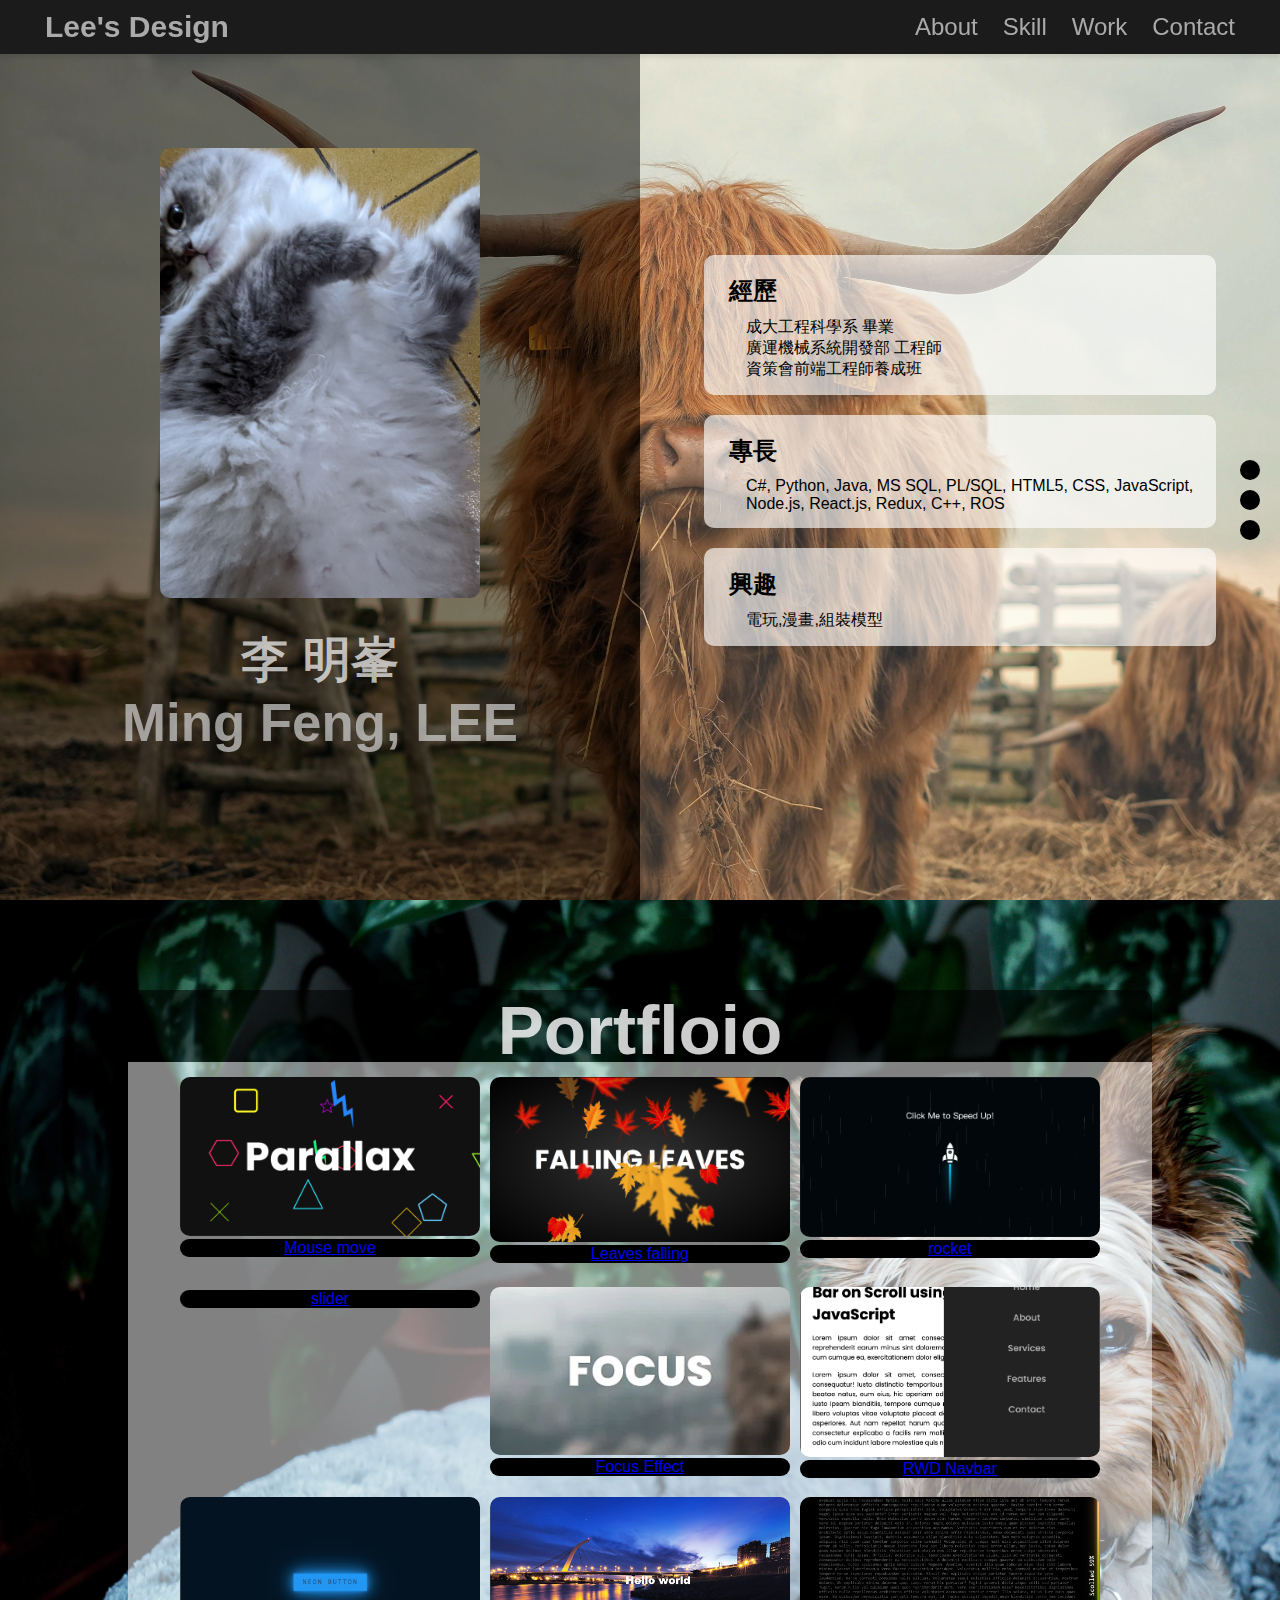
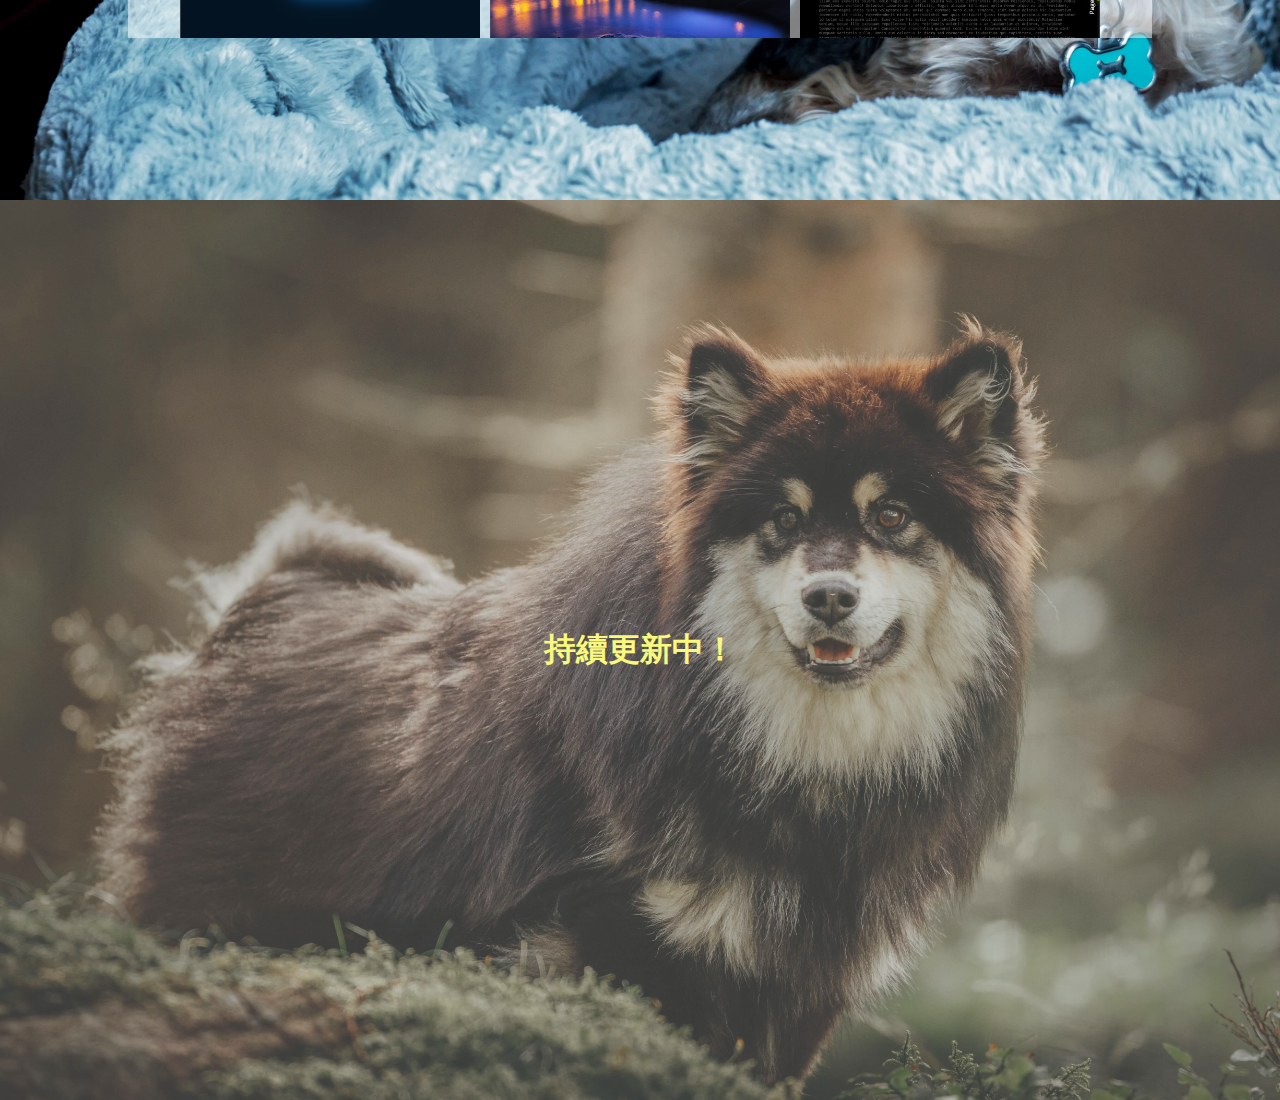
==== commit 46260f91: "navbar" ====
--- a/index.html
+++ b/index.html
@@ -53,7 +53,7 @@
   </head>
 
   <body>
-    <nav class="navbar">
+    <nav class="navbar sticky">
       <div class="content">
         <div class="logo">
           <a href="#">Lee's Design</a>
@@ -62,10 +62,10 @@
           <div class="icon cancel-btn">
             <i class="fas fa-times"></i>
           </div>
-          <li><a href="#" data-set="1000">About</a></li>
-          <li><a href="#page2">Skill</a></li>
-          <li><a href="#">Work</a></li>
-          <li><a href="#">Contact</a></li>
+          <li><a href="#" data-set="0">About</a></li>
+          <li><a href="#" data-set="1">Skill</a></li>
+          <li><a href="#" data-set="2">Work</a></li>
+          <li><a href="#" data-set="3">Contact</a></li>
         </ul>
         <div class="icon menu-btn">
           <i class="fas fa-bars"></i>
@@ -210,16 +210,6 @@
       <div class="p05 pic_b"></div> -->
     </div>
   </body>
-  <script>
-    document.querySelector(".menu-list>li>a").addEventListener("click", (e) => {
-      console.log(e.target.getAttribute("data-set"));
-      const offset = e.target.getAttribute("data-set");
-      window.scroll({
-        top: offset,
-        behavior: "smooth", // 👈
-      });
-    });
-  </script>
   <script>
     const body = document.querySelector("body");
     const navbar = document.querySelector(".navbar");
@@ -240,5 +230,18 @@
         ? navbar.classList.add("sticky")
         : navbar.classList.remove("sticky");
     };
+    document.querySelectorAll(".menu-list>li>a").forEach((ele) => {
+      ele.addEventListener("click", (e) => {
+        const p1 = document.querySelector(".p01");
+        const offset = e.target.getAttribute("data-set");
+        window.scrollBy({
+          top: (p1.offsetHeight + 20) * offset,
+          behavior: "smooth",
+        });
+        body.classList.remove("disabled");
+        navbar.classList.remove("show");
+        menuBtn.classList.remove("hide");
+      });
+    });
   </script>
 </html>
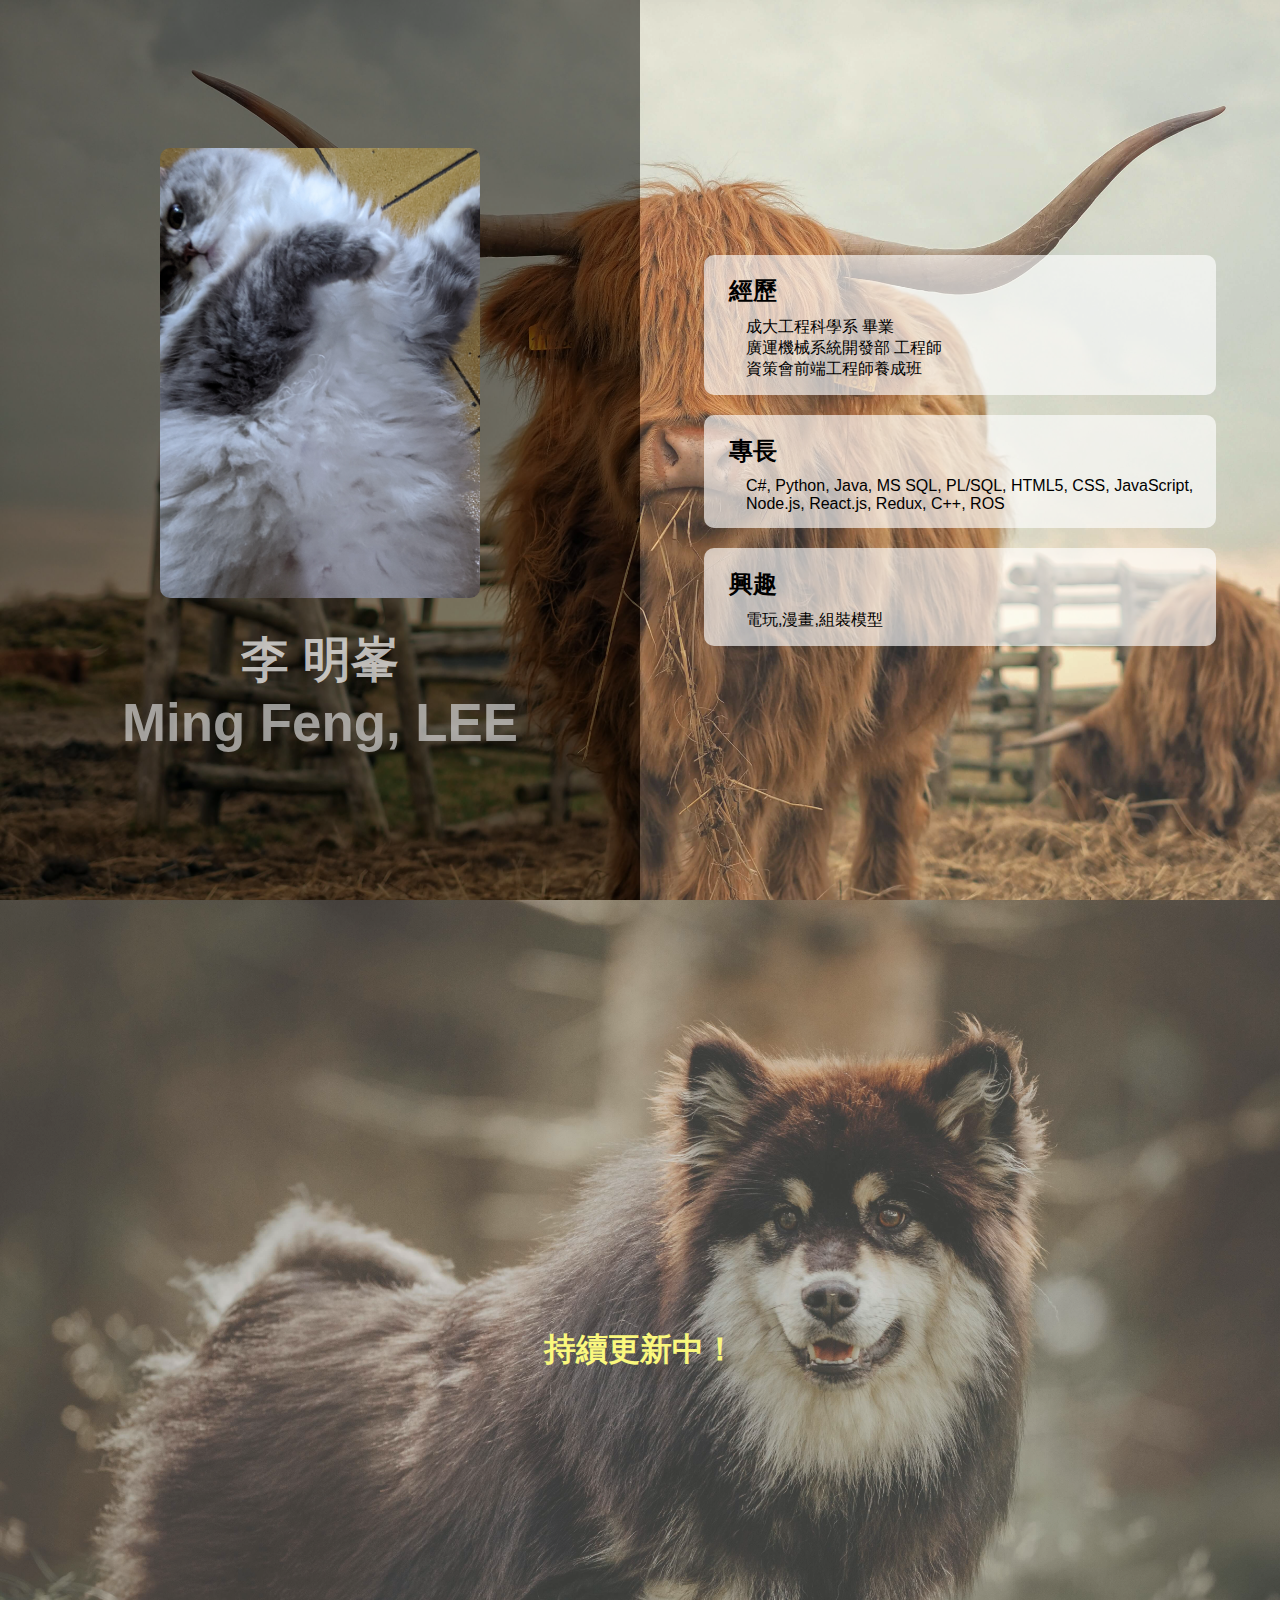
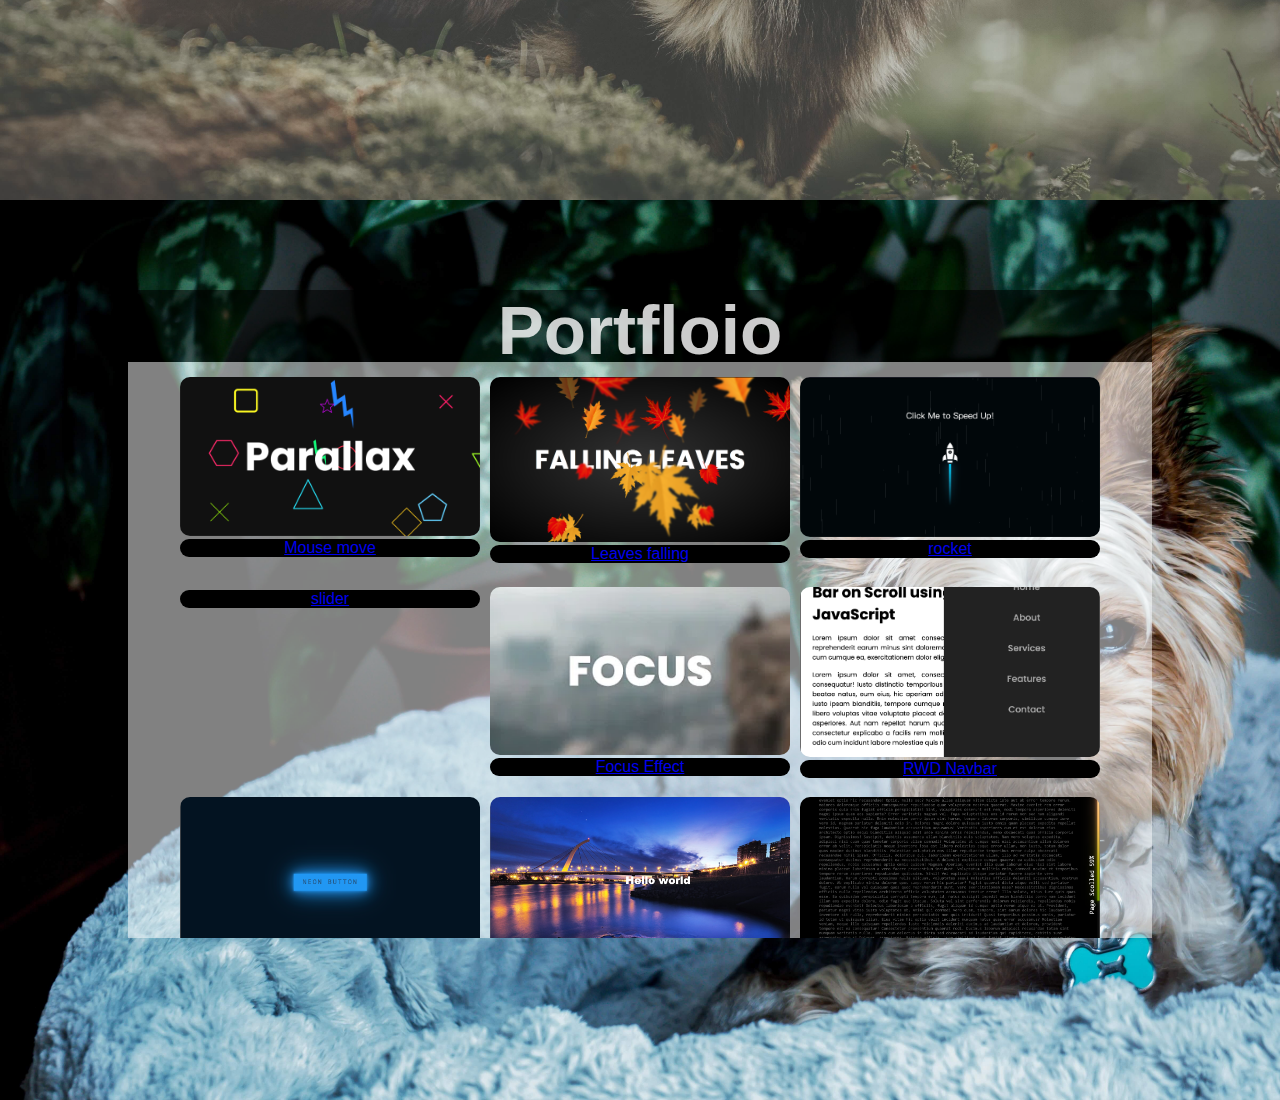
==== commit 0c56a659: "navbar" ====
--- a/index.html
+++ b/index.html
@@ -13,47 +13,10 @@
     />
     <link rel="stylesheet" href="./fontawesome/css/all.min.css" />
     <script src="https://ajax.googleapis.com/ajax/libs/jquery/1.11.1/jquery.min.js"></script>
-    <script>
-      $(document).ready(function () {
-        let mun_li = $("li").length;
-
-        for (i = 0; i <= mun_li; i++) {
-          $(".nav li:eq(" + i + ")").click({ id: i }, function (e) {
-            $(".nav li").css("background-color", "white");
-            page = e.data.id + 1;
-            $("html,body").animate({ scrollTop: $(".p0" + page).offset().top });
-            $(".nav li:eq(" + e.data.id + ")").css(
-              "background-color",
-              "#46dd46"
-            );
-          });
-        }
-
-        $(window).scroll(function () {
-          let nowpage = Math.round(
-            $(window).scrollTop() / $(".p02").offset().top
-          );
-          $(".nav li").css("background-color", "white");
-          $(".nav li:eq(" + nowpage + ")").css("background-color", "#46dd46");
-          // console.log("nowpage:" + nowpage);
-        });
-
-        //調整導覽列高度
-        center();
-
-        $(window).resize(function () {
-          center();
-        });
-        function center() {
-          pos = $(window).height / 2 - $(".nav").height / 2;
-          $(".nav").css = ("top", pos);
-        }
-      });
-    </script>
   </head>
 
   <body>
-    <nav class="navbar sticky">
+    <nav class="navbar">
       <div class="content">
         <div class="logo">
           <a href="#">Lee's Design</a>
@@ -72,15 +35,7 @@
         </div>
       </div>
     </nav>
-    <div class="nav">
-      <ul>
-        <li></li>
-        <li></li>
-        <li></li>
-        <!-- <li></li>
-        <li></li> -->
-      </ul>
-    </div>
+
     <div class="">
       <div class="p01 flex pic_b" memo="mainInfo">
         <div class="page1_l">
@@ -116,6 +71,9 @@
             </div>
           </div> -->
         </div>
+      </div>
+      <div class="p03 pic_b">
+        <div class="box_working"><h1>持續更新中！</h1></div>
       </div>
       <div class="p02 flex pic_b" memo="Portfolio" id="page2">
         <div class="page2_bg d-flex flex-column">
@@ -202,9 +160,6 @@
             </div>
           </div>
         </div>
-      </div>
-      <div class="p03 pic_b">
-        <div class="box_working"><h1>持續更新中！</h1></div>
       </div>
       <!-- <div class="p04 pic_b"></div>
       <div class="p05 pic_b"></div> -->
@@ -234,8 +189,9 @@
       ele.addEventListener("click", (e) => {
         const p1 = document.querySelector(".p01");
         const offset = e.target.getAttribute("data-set");
+        // console.log((p1.offsetHeight + 20) * offset - window.pageYOffset);
         window.scrollBy({
-          top: (p1.offsetHeight + 20) * offset,
+          top: (p1.offsetHeight + 20) * offset - window.pageYOffset,
           behavior: "smooth",
         });
         body.classList.remove("disabled");
--- a/style.css
+++ b/style.css
@@ -263,7 +263,7 @@
   font-family: "Poppins", sans-serif;
 }
 /* custom scroll bar */
-::-webkit-scrollbar {
+/* ::-webkit-scrollbar {
   width: 10px;
 }
 ::-webkit-scrollbar-track {
@@ -274,7 +274,7 @@
 }
 ::selection {
   background: rgb(0, 123, 255, 0.3);
-}
+} */
 .content {
   max-width: 1250px;
   margin: auto;
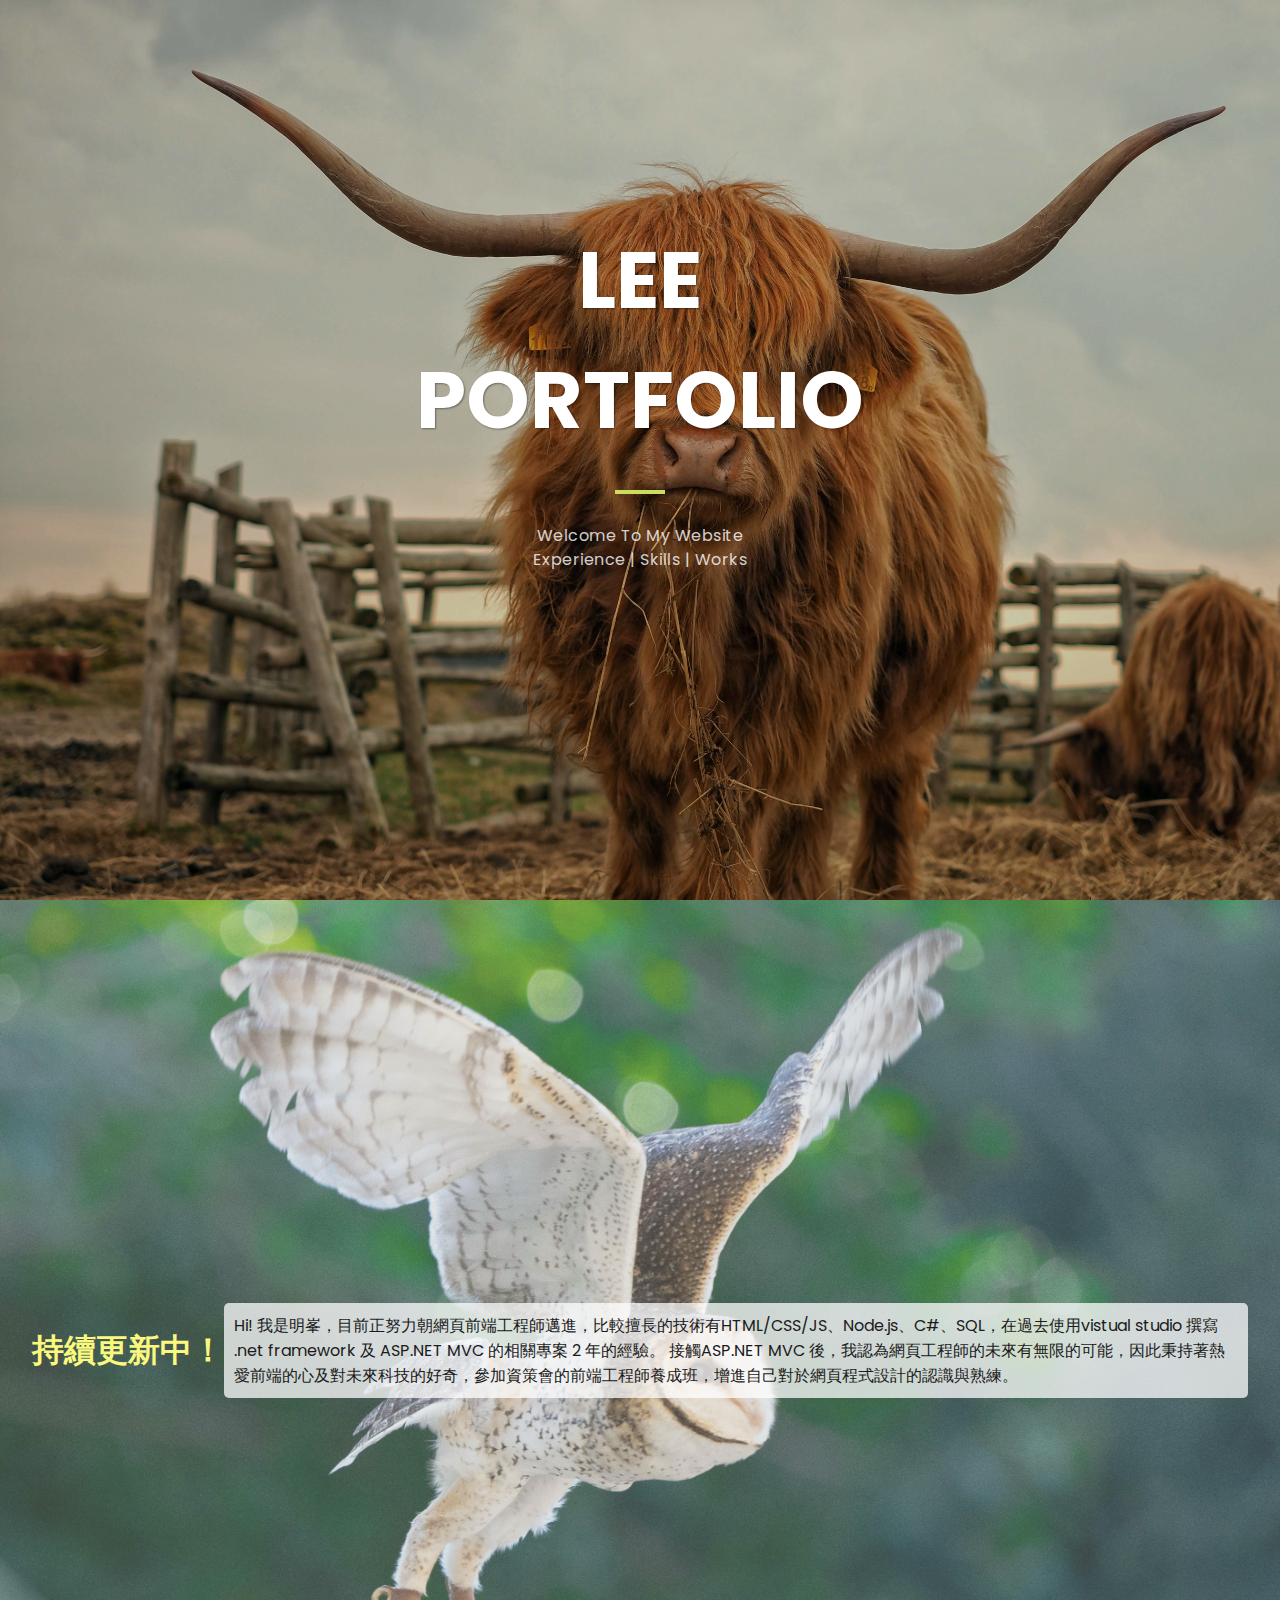
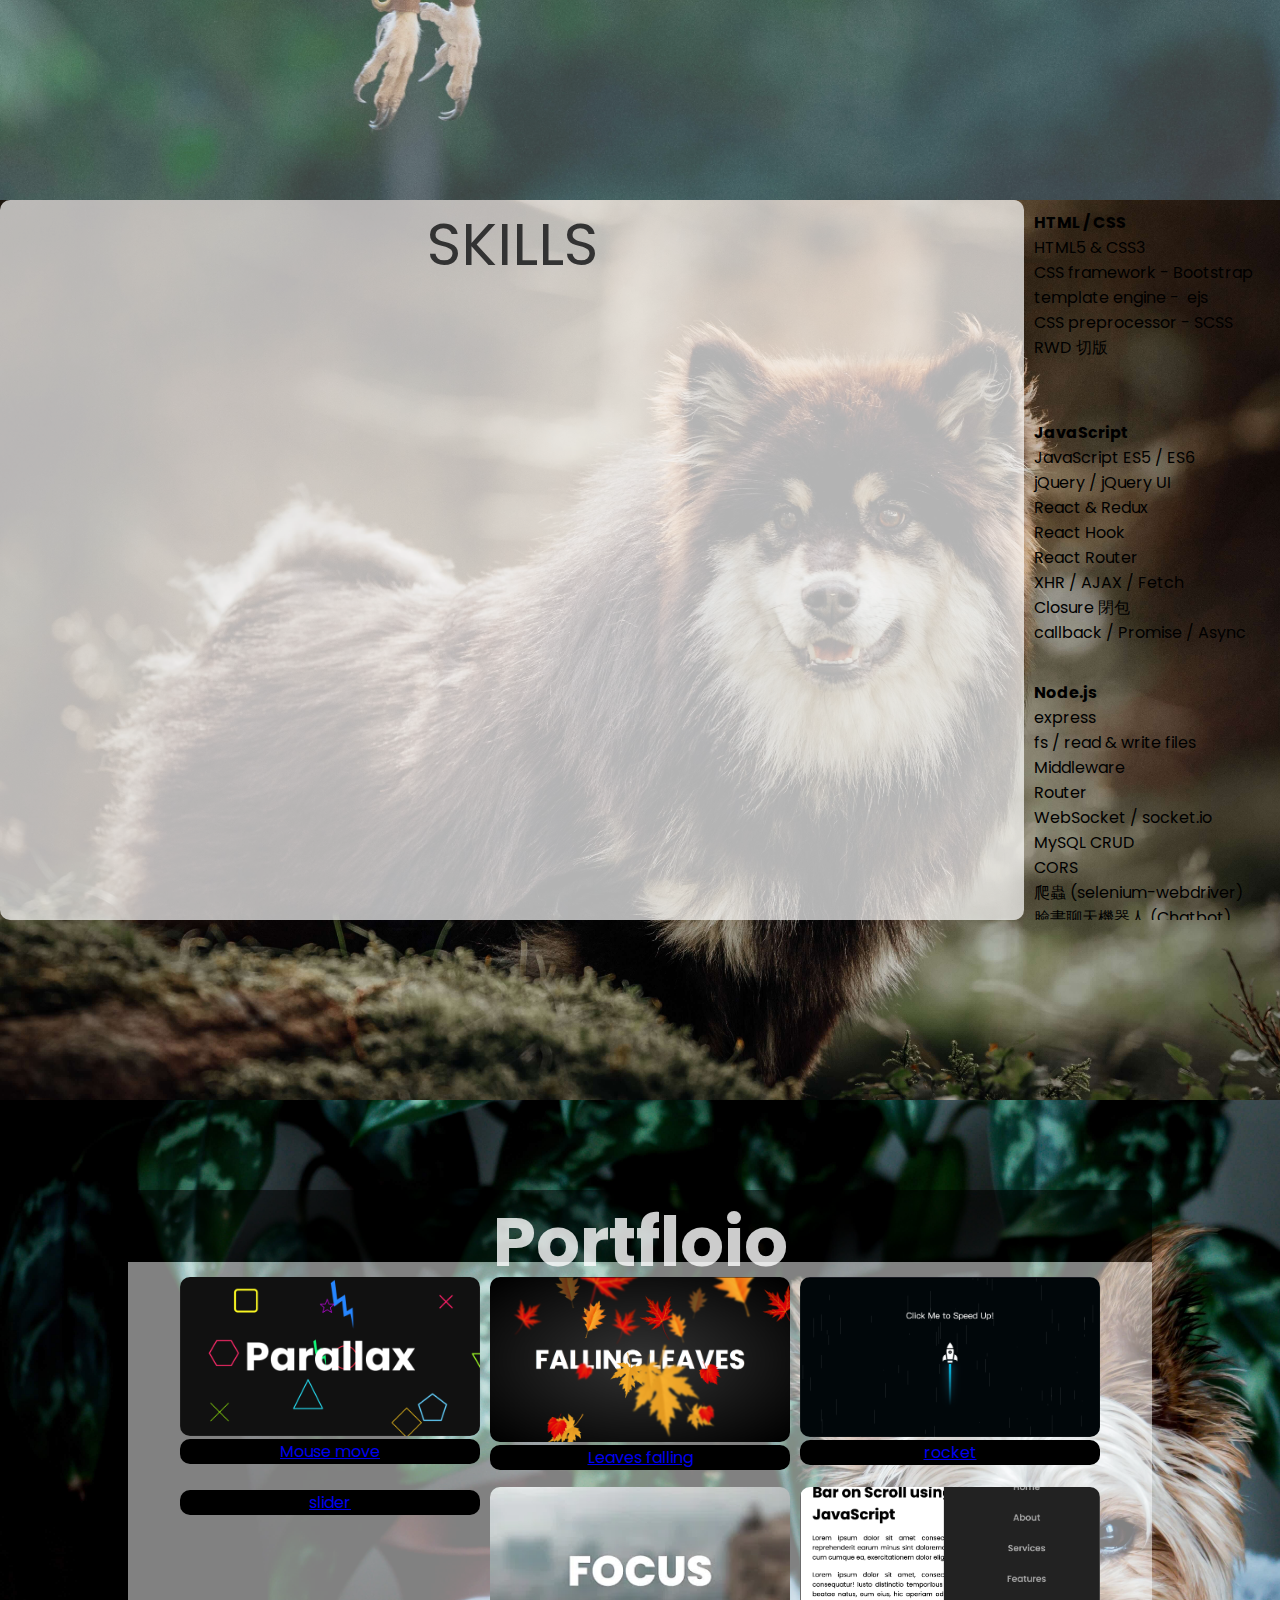
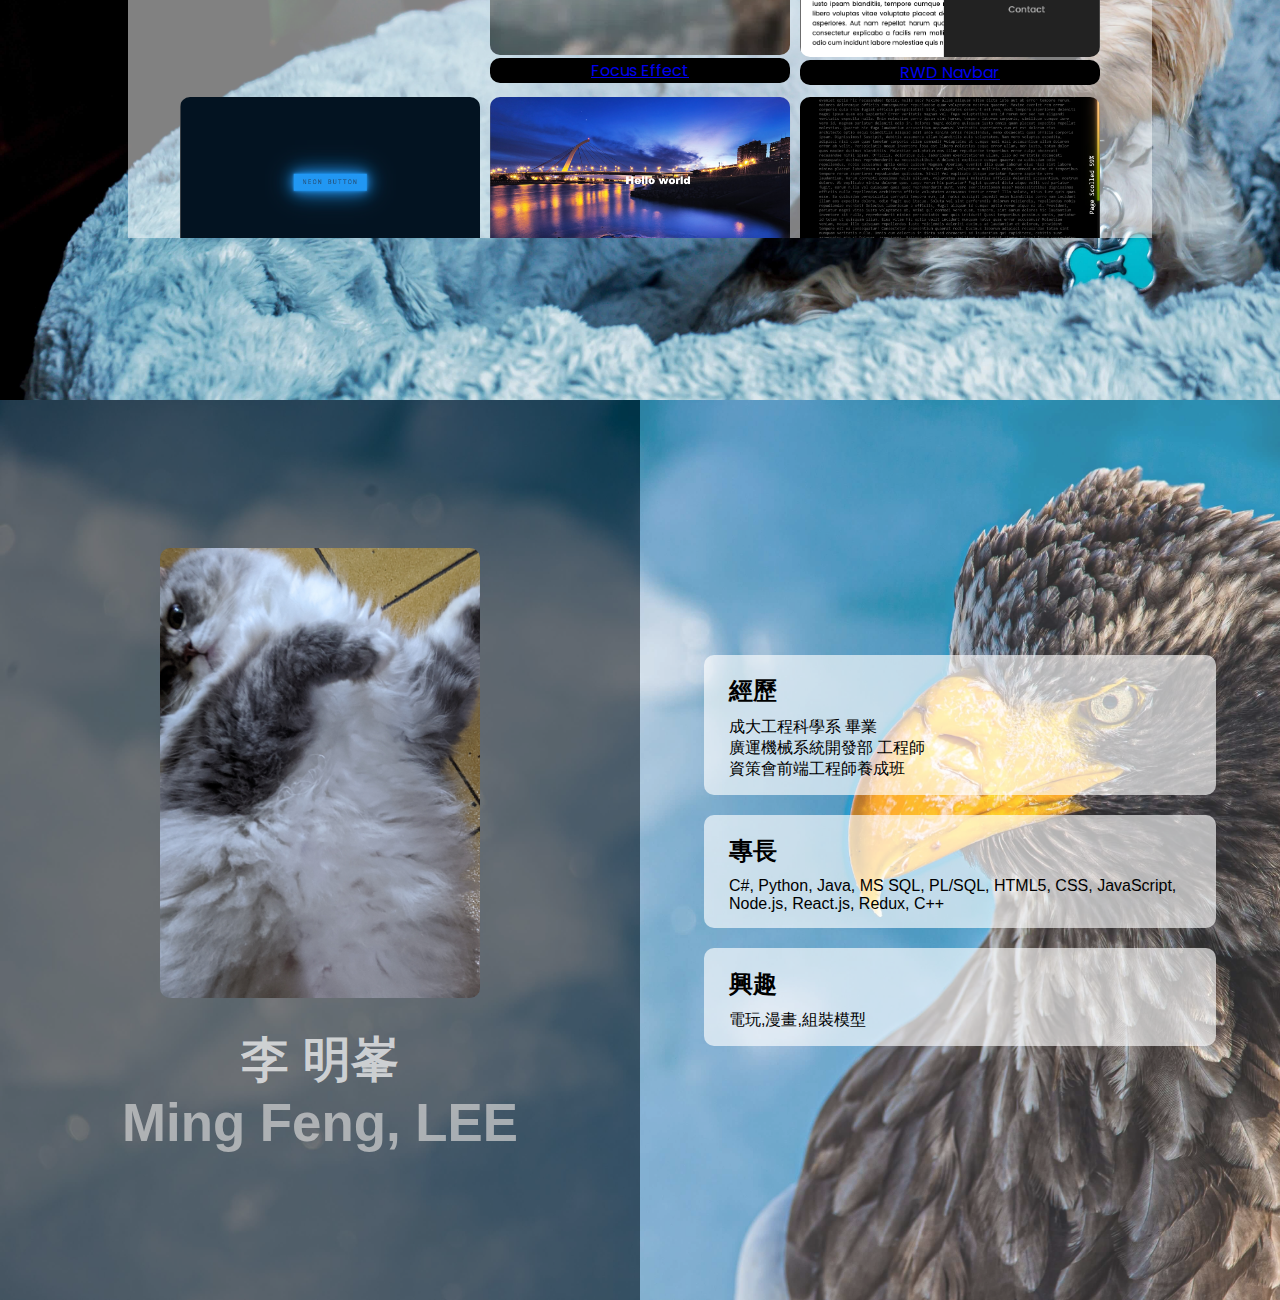
==== commit cca27841: "update" ====
--- a/index.html
+++ b/index.html
@@ -3,7 +3,7 @@
   <head>
     <meta charset="UTF-8" />
     <meta name="viewport" content="width=device-width, initial-scale=1.0" />
-    <title>introduce</title>
+    <title>Hello</title>
     <link rel="stylesheet" href="style.css" type="text/css" />
     <link
       rel="stylesheet"
@@ -25,10 +25,10 @@
           <div class="icon cancel-btn">
             <i class="fas fa-times"></i>
           </div>
-          <li><a href="#" data-set="0">About</a></li>
-          <li><a href="#" data-set="1">Skill</a></li>
-          <li><a href="#" data-set="2">Work</a></li>
-          <li><a href="#" data-set="3">Contact</a></li>
+          <li><a href="#" data-set="1">About</a></li>
+          <li><a href="#" data-set="2">Skill</a></li>
+          <li><a href="#" data-set="3">Work</a></li>
+          <li><a href="#" data-set="4">Contact</a></li>
         </ul>
         <div class="icon menu-btn">
           <i class="fas fa-bars"></i>
@@ -37,43 +37,195 @@
     </nav>
 
     <div class="">
-      <div class="p01 flex pic_b" memo="mainInfo">
-        <div class="page1_l">
-          <div class="pic_mycat"></div>
-          <h2>李 明峯</h2>
-          <h3>Ming Feng, LEE</h3>
-        </div>
-        <div class="page1_r flex">
-          <div class="box_p1">
-            <h3>經歷</h3>
-
-            <div>
-              成大工程科學系 畢業 <br />
-              廣運機械系統開發部 工程師 <br />
-              資策會前端工程師養成班
-            </div>
-          </div>
-          <div class="box_p1">
-            <h3>專長</h3>
-            <div>
-              C#, Python, Java, MS SQL, PL/SQL, HTML5, CSS, JavaScript, Node.js,
-              React.js, Redux, C++, ROS
-            </div>
-          </div>
-          <div class="box_p1">
-            <h3>興趣</h3>
-            <div>電玩,漫畫,組裝模型</div>
-          </div>
-          <!-- <div class="box_p1">
-            <h3>成為好友</h3>
-            <div class="flex">
-              <img src="./images/LINE_P20200804_182042256.jpg" alt="" />
-            </div>
-          </div> -->
-        </div>
-      </div>
-      <div class="p03 pic_b">
-        <div class="box_working"><h1>持續更新中！</h1></div>
+      <div class="p01 pic_b" memo="mainInfo">
+        <div class="mainpage_bg">
+          <div class="maintitle" id="page5">
+            <div class="maintitlecontent">
+              <h1>Lee</h1>
+              <h1>portfolio</h1>
+              <hr />
+              <p>Welcome To My Website</p>
+              <p>Experience | Skills | Works</p>
+            </div>
+          </div>
+        </div>
+      </div>
+      <div class="p04 pic_b">
+        <div class="box_working d-flex flex-column">
+          <h1>持續更新中！</h1>
+          <br />
+          <div class="about">
+            Hi!
+            我是明峯，目前正努力朝網頁前端工程師邁進，比較擅長的技術有HTML/CSS/JS、Node.js、C#、SQL，在過去使用vistual
+            studio 撰寫 .net framework 及 ASP.NET MVC 的相關專案 2 年的經驗。
+            接觸ASP.NET MVC
+            後，我認為網頁工程師的未來有無限的可能，因此秉持著熱愛前端的心及對未來科技的好奇，參加資策會的前端工程師養成班，增進自己對於網頁程式設計的認識與熟練。
+          </div>
+        </div>
+      </div>
+      <div class="p03 pic_b d-flex justify-content-center align-items-center">
+        <div class="skill">
+          <div class="topic title1">SKILLS</div>
+          <div class="d-flex flex-column n_overflow-scroll px-4 h-75">
+            <div class="d-flex flex-row justify-content-between" title="">
+              <!-- <div>前端語言</div> -->
+              <div class="d-flex flex-column">
+                <h4>HTML / CSS</h4>
+
+                <ul>
+                  <li>HTML5 &amp; CSS3</li>
+                  <li>CSS framework - Bootstrap</li>
+                  <li>template engine - &nbsp;ejs</li>
+                  <li>CSS preprocessor - SCSS</li>
+                  <li>RWD 切版</li>
+                </ul>
+
+                <p>
+                  <br />
+                </p>
+
+                <p>
+                  <br />
+                </p>
+              </div>
+              <div class="d-flex flex-column">
+                <h4>JavaScript</h4>
+                <ul>
+                  <li>JavaScript ES5 / ES6</li>
+                  <li>jQuery /&nbsp;jQuery UI</li>
+                  <li>React &amp; Redux</li>
+                  <li>React Hook</li>
+                  <li>React Router</li>
+                  <li>XHR / AJAX / Fetch</li>
+                  <li>Closure 閉包</li>
+                  <li>callback / Promise / Async</li>
+                </ul>
+
+                <p>
+                  <br />
+                </p>
+              </div>
+              <div class="d-flex flex-column">
+                <h4>Node.js</h4>
+
+                <ul>
+                  <li>express</li>
+                  <li>fs / read &amp; write files</li>
+                  <li>Middleware</li>
+                  <li>Router</li>
+                  <li>WebSocket / socket.io</li>
+                  <li>MySQL CRUD</li>
+                  <li>CORS</li>
+                  <li>爬蟲 (selenium-webdriver)</li>
+                  <li>臉書聊天機器人 (Chatbot)</li>
+                </ul>
+
+                <p>
+                  <br />
+                </p>
+
+                <p>
+                  <br />
+                </p>
+              </div>
+            </div>
+            <div class="d-flex flex-row justify-content-between" title="">
+              <div class="d-flex flex-column">
+                <h4>PHP</h4>
+
+                <ul>
+                  <li>MySQL CRUD</li>
+                  <li>建立通訊錄</li>
+                  <li>建立購物車系統</li>
+                  <li>建立後台資料庫管理</li>
+                </ul>
+
+                <p>
+                  <br />
+                </p>
+              </div>
+              <div class="d-flex flex-column">
+                <h4>Ｃ＃</h4>
+
+                <ul>
+                  <li>ASP .NET framework</li>
+                  <li>ASP .NET MVC</li>
+                  <li>MS SQL connect</li>
+                  <li>Oracle connect</li>
+                </ul>
+
+                <p>
+                  <br />
+                </p>
+
+                <p>
+                  <br />
+                </p>
+              </div>
+              <div class="d-flex flex-column">
+                <h4>SQL</h4>
+                <div>
+                  <ul>
+                    <li>MS SQL</li>
+                    <li>SQL procedure</li>
+                    <li>MySQL</li>
+                    <li>Oracle</li>
+                    <li>SQLite</li>
+                  </ul>
+                </div>
+
+                <p>
+                  <br />
+                </p>
+              </div>
+            </div>
+            <div class="d-flex flex-row justify-content-between" title="">
+              <div class="d-flex flex-column">
+                <h4>Python</h4>
+
+                <ul>
+                  <li>pip module 套用</li>
+                  <li>mySql connect</li>
+                  <li>SQLite connect</li>
+                  <li>Django (learning)</li>
+                </ul>
+
+                <p>
+                  <br />
+                </p>
+              </div>
+              <div class="d-flex flex-column">
+                <h4>Others</h4>
+
+                <div>
+                  <ul>
+                    <li>NPM, yarn 指令</li>
+                    <li>Git / Github 指令</li>
+                    <li>Babel 自動打包編譯</li>
+                    <li>Postman 測試 API</li>
+                    <li>JSON Server 模擬 restful API</li>
+                    <li>閱讀官方API文件、查詢 stackoverflow</li>
+                    <li>使用Markdown語法撰寫Readme.md</li>
+                    <li>Ubuntu OS&nbsp;</li>
+                  </ul>
+                </div>
+
+                <p>
+                  <br />
+                </p>
+              </div>
+              <div class="d-flex flex-column">
+                <h1>
+                  <br />
+                </h1>
+
+                <p>
+                  <br />
+                </p>
+              </div>
+            </div>
+          </div>
+        </div>
       </div>
       <div class="p02 flex pic_b" memo="Portfolio" id="page2">
         <div class="page2_bg d-flex flex-column">
@@ -161,8 +313,42 @@
           </div>
         </div>
       </div>
-      <!-- <div class="p04 pic_b"></div>
-      <div class="p05 pic_b"></div> -->
+
+      <div class="p05 pic_b flex">
+        <div class="page1_l">
+          <div class="pic_mycat"></div>
+          <h2>李 明峯</h2>
+          <h3>Ming Feng, LEE</h3>
+        </div>
+        <div class="page1_r flex">
+          <div class="box_p1">
+            <h3>經歷</h3>
+
+            <p>
+              成大工程科學系 畢業 <br />
+              廣運機械系統開發部 工程師 <br />
+              資策會前端工程師養成班
+            </p>
+          </div>
+          <div class="box_p1">
+            <h3>專長</h3>
+            <p>
+              C#, Python, Java, MS SQL, PL/SQL, HTML5, CSS, JavaScript, Node.js,
+              React.js, Redux, C++
+            </p>
+          </div>
+          <div class="box_p1">
+            <h3>興趣</h3>
+            <p>電玩,漫畫,組裝模型</p>
+          </div>
+          <!-- <div class="box_p1">
+          <h3>成為好友</h3>
+          <div class="flex">
+            <img src="./images/LINE_P20200804_182042256.jpg" alt="" />
+          </div>
+        </div> -->
+        </div>
+      </div>
     </div>
   </body>
   <script>
@@ -189,9 +375,9 @@
       ele.addEventListener("click", (e) => {
         const p1 = document.querySelector(".p01");
         const offset = e.target.getAttribute("data-set");
-        // console.log((p1.offsetHeight + 20) * offset - window.pageYOffset);
+        // console.log(p1.offsetHeight  * offset +20);
         window.scrollBy({
-          top: (p1.offsetHeight + 20) * offset - window.pageYOffset,
+          top: p1.offsetHeight * offset + 20,
           behavior: "smooth",
         });
         body.classList.remove("disabled");
--- a/style.css
+++ b/style.css
@@ -1,32 +1,17 @@
+@import url("https://fonts.googleapis.com/css2?family=Poppins:wght@200;300;400;500;600;700&display=swap");
 * {
   margin: 0;
   padding: 0;
-}
-.container {
-  width: 100vw;
-}
+  box-sizing: border-box;
+  font-family: "Poppins", sans-serif;
+}
+
 .flex {
   display: flex;
   justify-content: center;
   align-items: center;
 }
 
-.nav {
-  position: fixed;
-  top: 50%;
-  right: 10px;
-}
-.nav li {
-  width: 20px;
-  height: 20px;
-  margin: 10px;
-  background-color: #000;
-  border-radius: 50%;
-  box-shadow: 1px 1px 1px rgba(0, 0, 0, 0.5) inset,
-    -1px -1px -1px rgba(0, 0, 0, 0.5) inset;
-  list-style-type: none;
-  cursor: pointer;
-}
 .pic_b {
   background-size: cover;
   width: 100vw;
@@ -48,7 +33,34 @@
 .p05 {
   background-image: url(./images/p02.jpg);
 }
-
+.mainpage_bg {
+  height: 100vh;
+  background-color: rgba(0, 0, 0, 0.171);
+}
+.maintitlecontent {
+  padding-top: 220px;
+  text-align: center;
+  max-width: 1000px;
+  margin: 0 auto;
+}
+.maintitlecontent h1 {
+  text-transform: uppercase;
+  font-size: 80px;
+  text-shadow: 1px 1px 2px rgba(0, 0, 0, 0.4);
+  color: #fff;
+}
+.maintitlecontent p {
+  color: rgba(255, 255, 255, 0.8);
+  line-height: 1.5em;
+  letter-spacing: 0.5px;
+}
+.maintitlecontent hr {
+  border: 0;
+  height: 4px;
+  background-color: #cadd60;
+  width: 50px;
+  margin: 30px auto;
+}
 .page1_l {
   width: 50vw;
   height: 100vh;
@@ -103,11 +115,11 @@
   font-family: Arial, Helvetica, sans-serif;
 }
 
-.page1_r .box_p1 > div {
-  margin: 10px 15px 5px 2rem;
+.page1_r .box_p1 > p {
+  padding: 5px 10px 5px 15px;
+  /* margin: 5px 10px 5px 15px; */
   color: black;
   font-family: Arial, Helvetica, sans-serif;
-
   width: 100%;
 }
 
@@ -189,92 +201,6 @@
   color: rgb(250, 248, 125);
 }
 
-@media (max-width: 1230px) {
-}
-@media (max-width: 1100px) {
-}
-@media (max-width: 900px) {
-}
-@media (max-width: 868px) {
-  .pic_b {
-    background-size: cover;
-    background-position: center;
-  }
-  .p01 {
-    flex-wrap: wrap;
-  }
-  .page1_l {
-    width: 100vw;
-    height: 50%;
-    /* padding-top: 30px; */
-    justify-content: flex-end;
-    /* align-items:; */
-  }
-  .page1_r {
-    width: 100vw;
-    height: 50%;
-    background-color: rgba(0, 0, 0, 0.5);
-    justify-content: flex-start;
-    padding-top: 30px;
-  }
-  .page1_l .pic_mycat {
-    margin-bottom: 30px;
-    background-image: url(./images/mycat.jpg);
-    background-size: cover;
-    background-position: center;
-    height: 100px;
-    width: 100px;
-    border-radius: 50%;
-  }
-  .page1_l h2 {
-    font-family: Arial, Helvetica, sans-serif;
-    font-size: 1rem;
-    color: rgba(255, 255, 255, 0.7);
-    overflow: hidden;
-  }
-  .page1_l h3 {
-    font-family: Arial, Helvetica, sans-serif;
-    font-size: 1.3rem;
-    color: rgba(211, 211, 211, 0.7);
-    overflow: hidden;
-  }
-  .box_p1 {
-    margin: 2px auto;
-    padding: 2px;
-    display: flex;
-    flex-direction: row;
-    align-items: center;
-  }
-
-  .page1_r .box_p1 h3 {
-    font-size: 10px;
-  }
-  .page1_r .box_p1 p {
-    font-size: 10px;
-  }
-}
-@media (max-width: 380px) {
-}
-@import url("https://fonts.googleapis.com/css2?family=Poppins:wght@200;300;400;500;600;700&display=swap");
-* {
-  margin: 0;
-  padding: 0;
-  box-sizing: border-box;
-  font-family: "Poppins", sans-serif;
-}
-/* custom scroll bar */
-/* ::-webkit-scrollbar {
-  width: 10px;
-}
-::-webkit-scrollbar-track {
-  background: #f1f1f1;
-}
-::-webkit-scrollbar-thumb {
-  background: #888;
-}
-::selection {
-  background: rgb(0, 123, 255, 0.3);
-} */
 .content {
   max-width: 1250px;
   margin: auto;
@@ -341,16 +267,13 @@
   background-attachment: fixed;
 }
 .about {
-  padding: 30px 0;
-}
-.about .title {
-  font-size: 38px;
-  font-weight: 700;
-}
-.about p {
-  padding-top: 20px;
-  text-align: justify;
-}
+  width: 80vw;
+  border-radius: 5px;
+  padding: 10px;
+  color: #1b1b1b;
+  background-color: rgba(255, 255, 255, 0.74);
+}
+
 .icon {
   color: #fff;
   font-size: 20px;
@@ -362,6 +285,37 @@
   right: 30px;
   top: 20px;
 }
+
+.skill {
+  background-color: rgba(255, 255, 255, 0.7);
+  width: 80vw;
+  height: 80vh;
+  display: flex;
+  flex-direction: column;
+  justify-content: start;
+  align-items: center;
+  border-radius: 10px;
+  flex-wrap: wrap;
+  box-sizing: border-box;
+}
+.skill .title1 {
+  width: 100%;
+  text-align: center;
+  font-size: 3.7rem;
+  border-radius: 10px 10px 0px 0px;
+  color: #333;
+}
+
+.skill ul > li {
+  list-style: none;
+}
+.n_overflow-scroll {
+  overflow: scroll;
+}
+.n_overflow-scroll.px-4.h-75 > div > .d-flex.flex-column {
+  margin: 10px;
+}
+
 @media (max-width: 1230px) {
   .content {
     padding: 0 60px;
@@ -375,6 +329,9 @@
 @media (max-width: 900px) {
   .content {
     padding: 0 30px;
+  }
+  .maintitlecontent h1 {
+    font-size: 40px;
   }
 }
 @media (max-width: 868px) {
@@ -414,6 +371,63 @@
   .navbar.show .menu-list li a {
     margin-right: 0px;
   }
+
+  .pic_b {
+    background-size: cover;
+    background-position: center;
+  }
+  .p01 {
+    flex-wrap: wrap;
+  }
+  .page1_l {
+    width: 100vw;
+    height: 50%;
+    /* padding-top: 30px; */
+    justify-content: flex-end;
+    /* align-items:; */
+  }
+  .page1_r {
+    width: 100vw;
+    height: 50%;
+    background-color: rgba(0, 0, 0, 0.5);
+    justify-content: flex-start;
+    padding-top: 30px;
+  }
+  .page1_l .pic_mycat {
+    margin-bottom: 30px;
+    background-image: url(./images/mycat.jpg);
+    background-size: cover;
+    background-position: center;
+    height: 100px;
+    width: 100px;
+    border-radius: 50%;
+  }
+  .page1_l h2 {
+    font-family: Arial, Helvetica, sans-serif;
+    font-size: 1rem;
+    color: rgba(255, 255, 255, 0.7);
+    overflow: hidden;
+  }
+  .page1_l h3 {
+    font-family: Arial, Helvetica, sans-serif;
+    font-size: 1.3rem;
+    color: rgba(211, 211, 211, 0.7);
+    overflow: hidden;
+  }
+  .box_p1 {
+    margin: 2px auto;
+    padding: 2px;
+    display: flex;
+    flex-direction: row;
+    align-items: center;
+  }
+
+  .page1_r .box_p1 h3 {
+    font-size: 10px;
+  }
+  .page1_r .box_p1 p {
+    font-size: 10px;
+  }
 }
 @media (max-width: 380px) {
   .navbar .logo a {
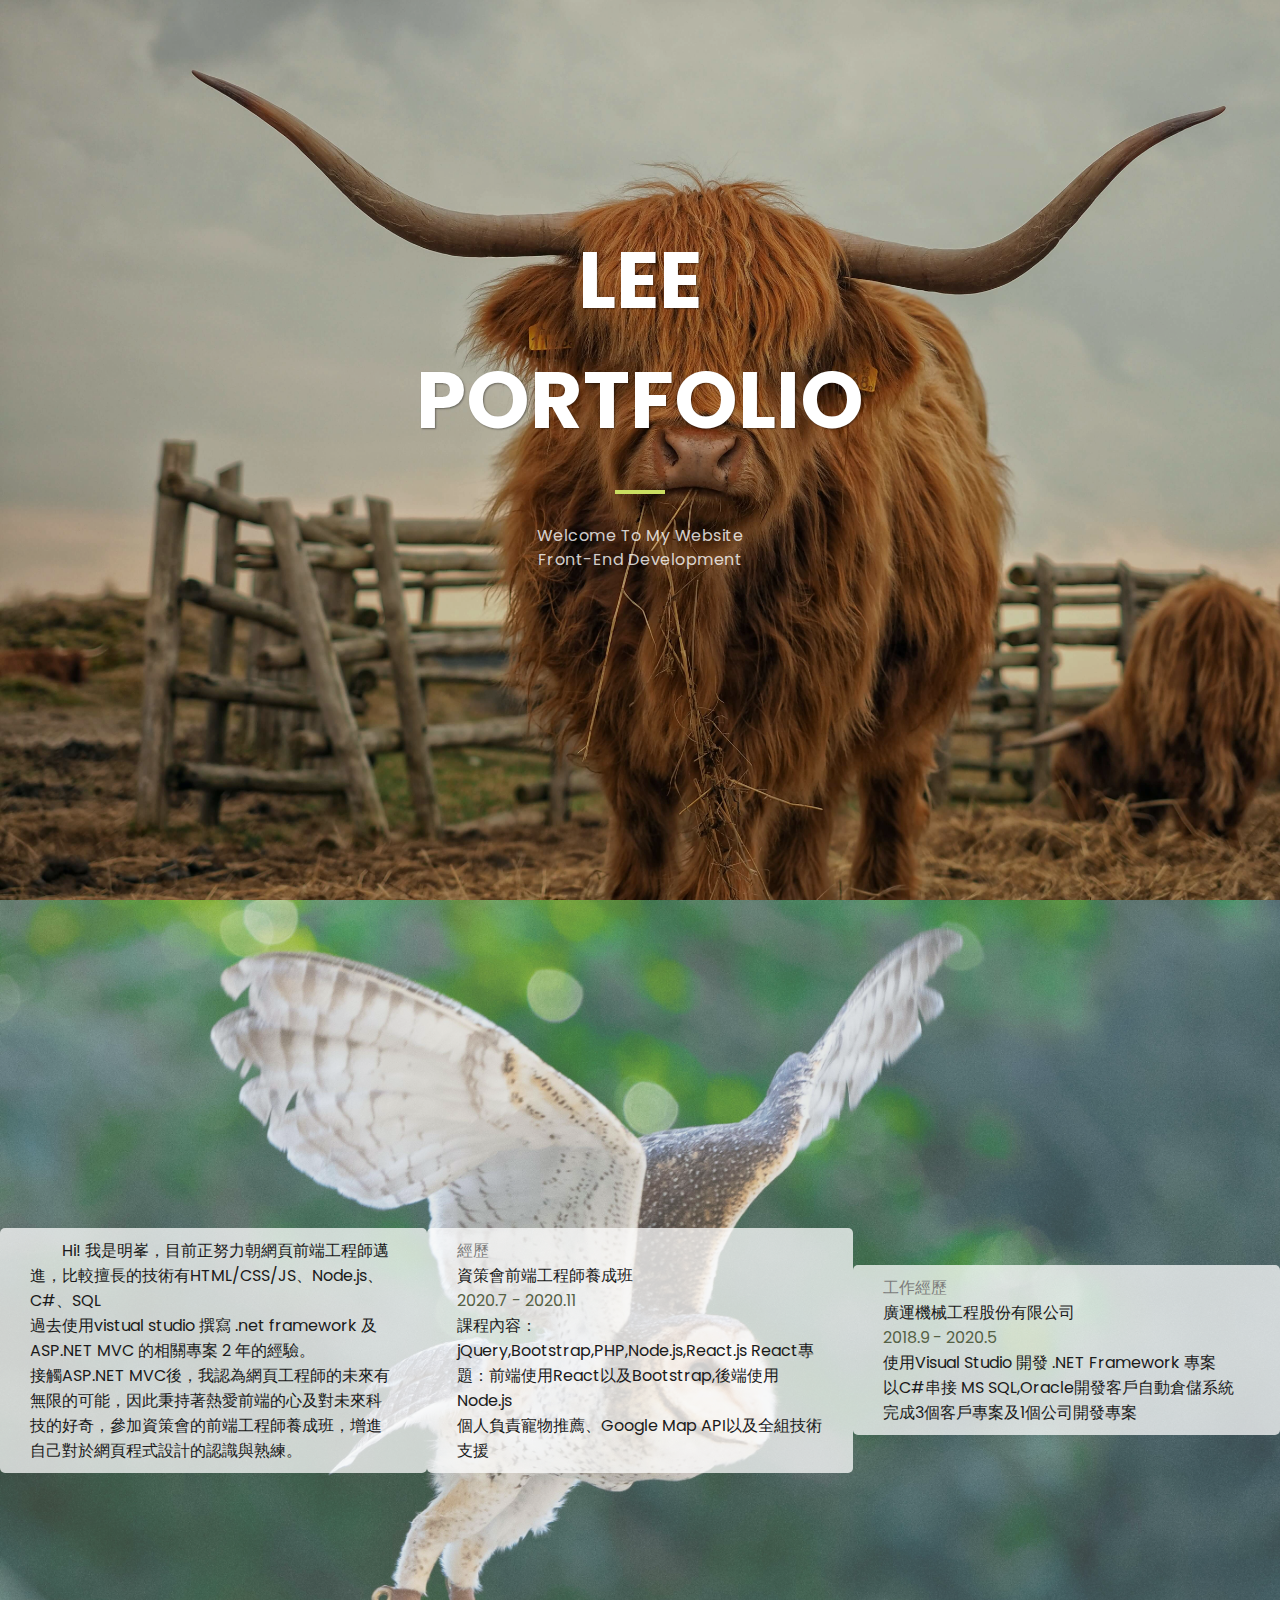
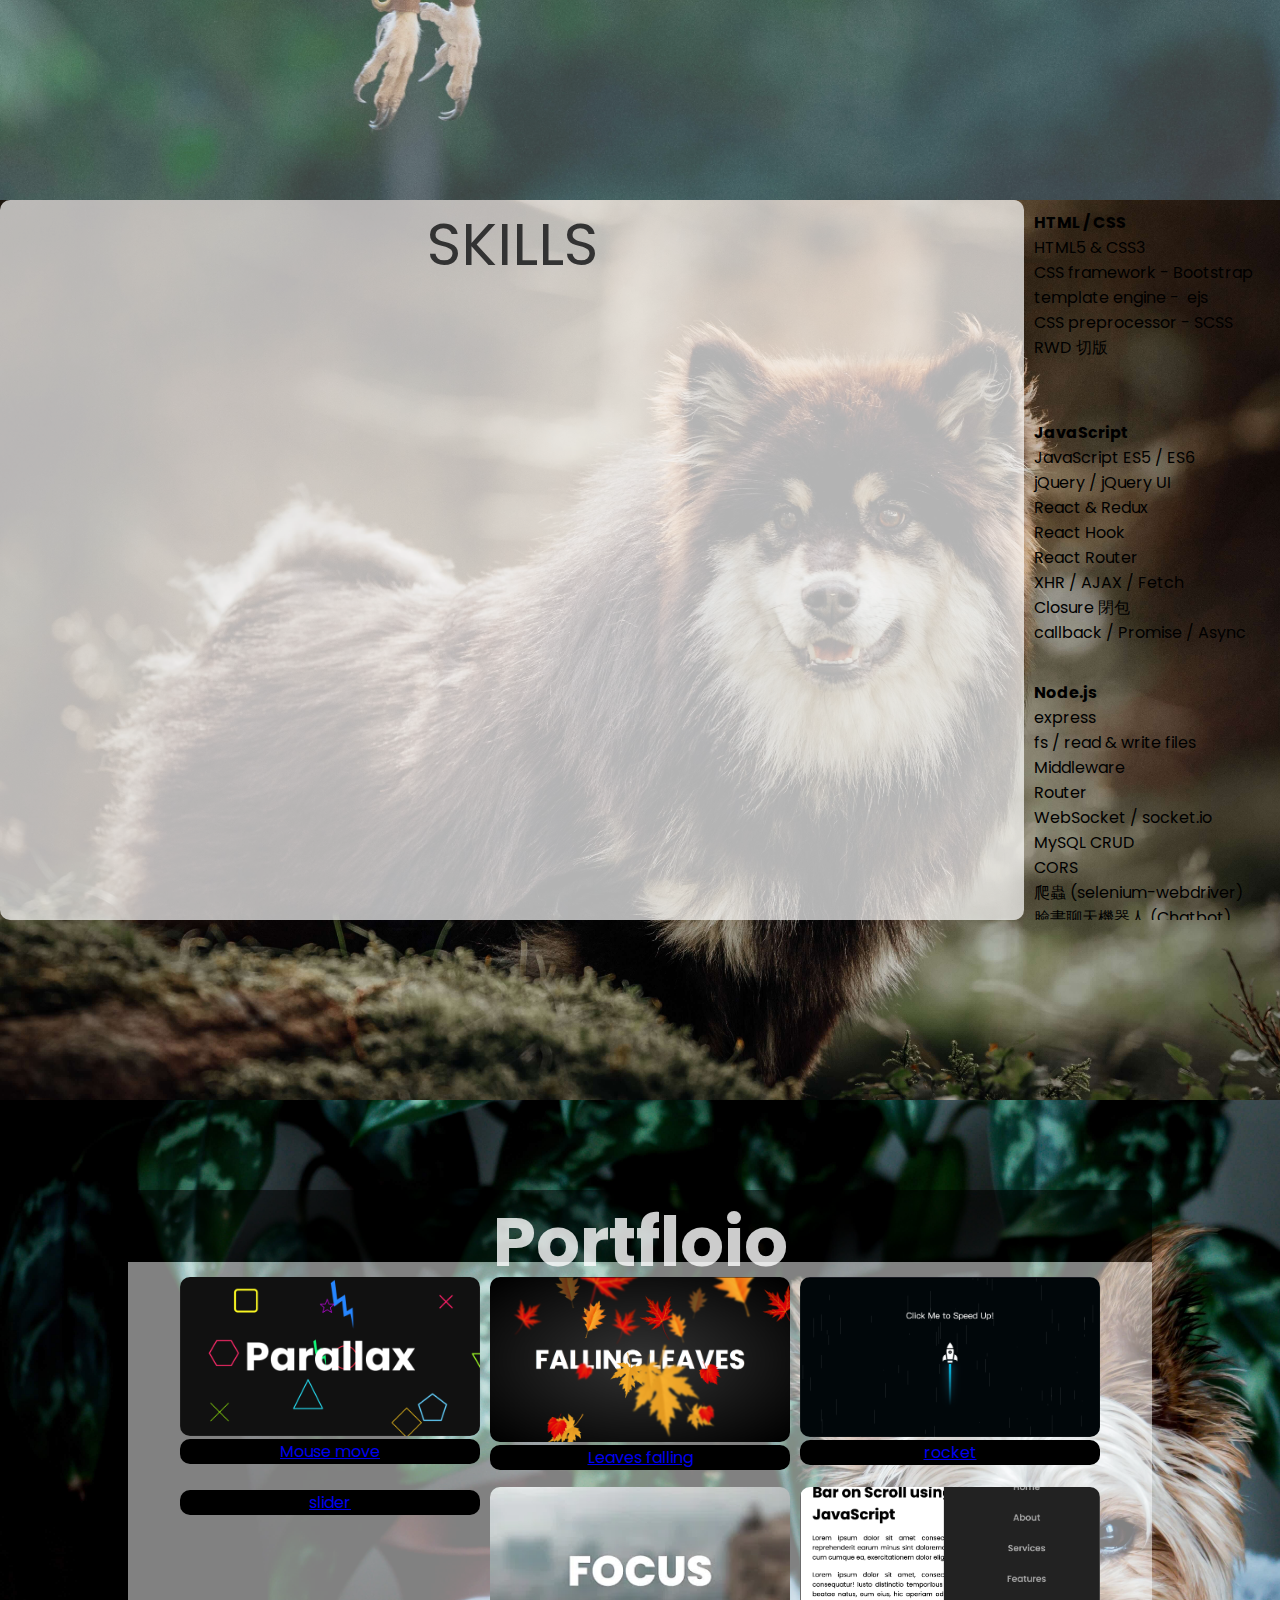
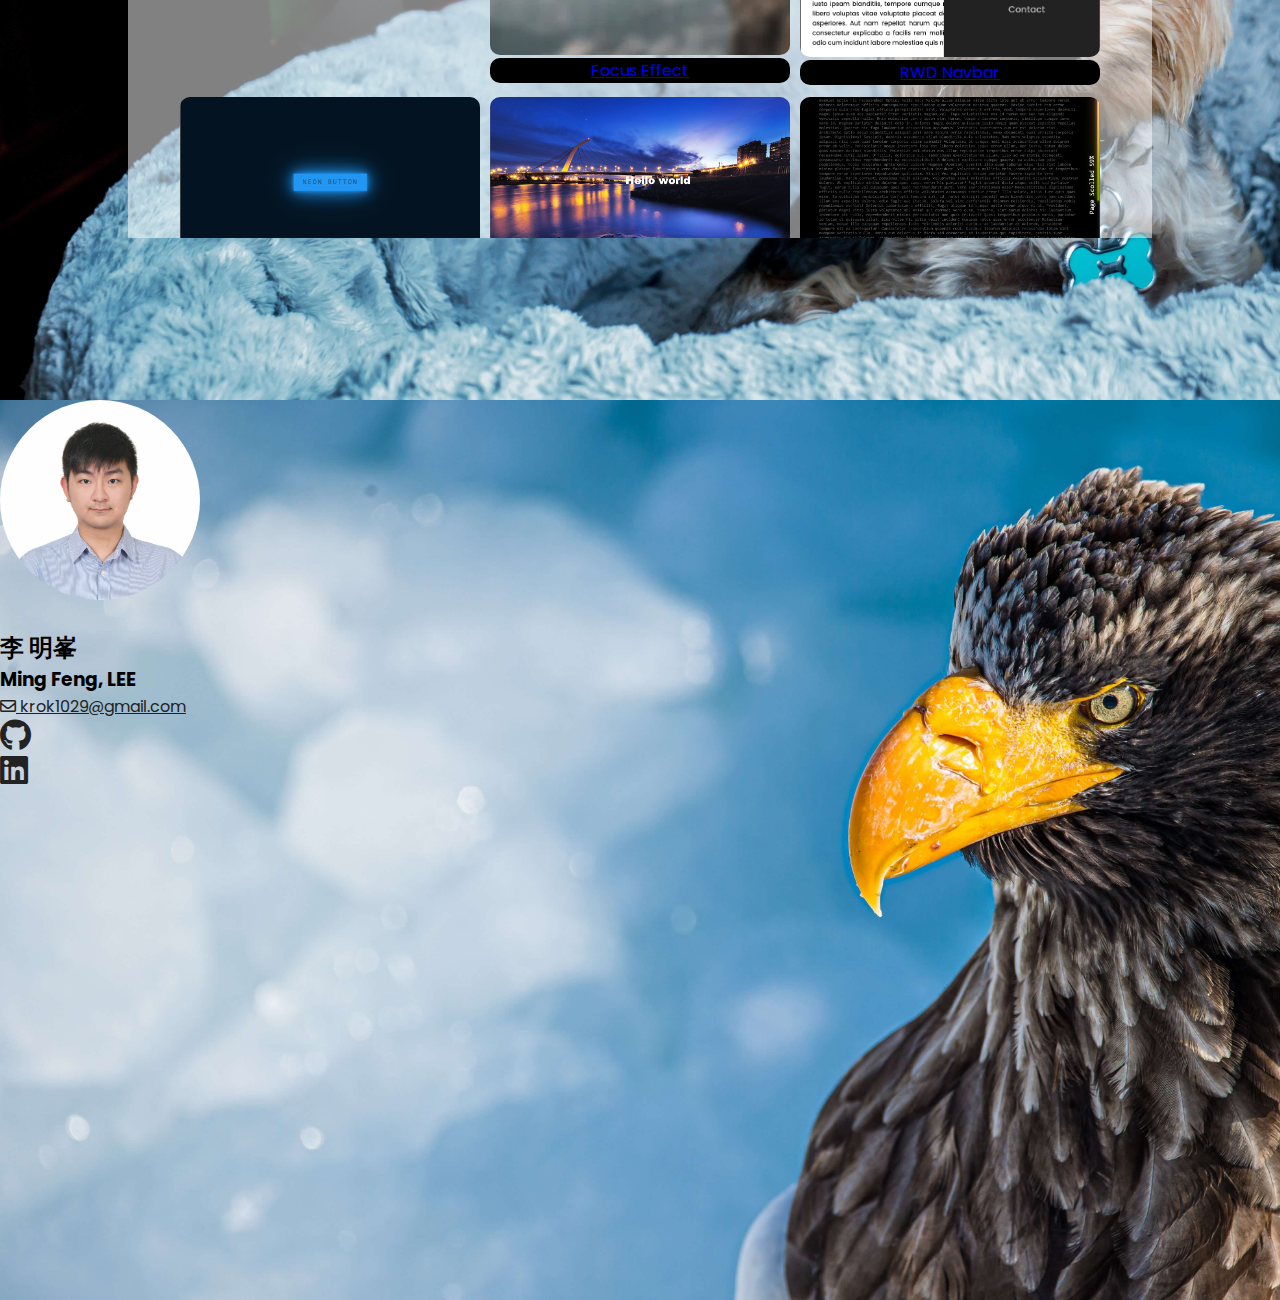
==== commit 0b3776c8: "update" ====
--- a/index.html
+++ b/index.html
@@ -45,21 +45,45 @@
               <h1>portfolio</h1>
               <hr />
               <p>Welcome To My Website</p>
-              <p>Experience | Skills | Works</p>
+              <p>Front-End Development</p>
             </div>
           </div>
         </div>
       </div>
       <div class="p04 pic_b">
         <div class="box_working d-flex flex-column">
-          <h1>持續更新中！</h1>
+          <!-- <h1>持續更新中！</h1> -->
           <br />
-          <div class="about">
+          <div class="about m-1" style="text-indent: 2rem">
             Hi!
-            我是明峯，目前正努力朝網頁前端工程師邁進，比較擅長的技術有HTML/CSS/JS、Node.js、C#、SQL，在過去使用vistual
-            studio 撰寫 .net framework 及 ASP.NET MVC 的相關專案 2 年的經驗。
-            接觸ASP.NET MVC
-            後，我認為網頁工程師的未來有無限的可能，因此秉持著熱愛前端的心及對未來科技的好奇，參加資策會的前端工程師養成班，增進自己對於網頁程式設計的認識與熟練。
+            我是明峯，目前正努力朝網頁前端工程師邁進，比較擅長的技術有HTML/CSS/JS、Node.js、C#、SQL<br />過去使用vistual
+            studio 撰寫 .net framework 及 ASP.NET MVC 的相關專案 2 年的經驗。<br />
+            接觸ASP.NET
+            MVC後，我認為網頁工程師的未來有無限的可能，因此秉持著熱愛前端的心及對未來科技的好奇，參加資策會的前端工程師養成班，增進自己對於網頁程式設計的認識與熟練。
+          </div>
+          <div class="about m-1">
+            <div class="title">經歷</div>
+            <div class="d-flex justify-content-between context">
+              <div class="">資策會前端工程師養成班</div>
+              <div class="period">2020.7 - 2020.11</div>
+            </div>
+            <div class="p-1">
+              課程內容： jQuery,Bootstrap,PHP,Node.js,React.js
+              React專題：前端使用React以及Bootstrap,後端使用Node.js<br />個人負責寵物推薦、Google
+              Map API以及全組技術支援
+            </div>
+          </div>
+          <div class="about m-1">
+            <div class="title">工作經歷</div>
+            <div class="d-flex justify-content-between context">
+              <div class="">廣運機械工程股份有限公司</div>
+              <div class="period">2018.9 - 2020.5</div>
+            </div>
+            <p class="p-1">
+              使用Visual Studio 開發 .NET Framework 專案 <br />
+              以C#串接 MS SQL,Oracle開發客戶自動倉儲系統<br />
+              完成3個客戶專案及1個公司開發專案
+            </p>
           </div>
         </div>
       </div>
@@ -314,39 +338,29 @@
         </div>
       </div>
 
-      <div class="p05 pic_b flex">
-        <div class="page1_l">
-          <div class="pic_mycat"></div>
-          <h2>李 明峯</h2>
-          <h3>Ming Feng, LEE</h3>
-        </div>
-        <div class="page1_r flex">
-          <div class="box_p1">
-            <h3>經歷</h3>
-
-            <p>
-              成大工程科學系 畢業 <br />
-              廣運機械系統開發部 工程師 <br />
-              資策會前端工程師養成班
-            </p>
-          </div>
-          <div class="box_p1">
-            <h3>專長</h3>
-            <p>
-              C#, Python, Java, MS SQL, PL/SQL, HTML5, CSS, JavaScript, Node.js,
-              React.js, Redux, C++
-            </p>
-          </div>
-          <div class="box_p1">
-            <h3>興趣</h3>
-            <p>電玩,漫畫,組裝模型</p>
-          </div>
-          <!-- <div class="box_p1">
-          <h3>成為好友</h3>
-          <div class="flex">
-            <img src="./images/LINE_P20200804_182042256.jpg" alt="" />
-          </div>
-        </div> -->
+      <div
+        class="p05 pic_b d-flex flex-column justify-content-center align-items-center"
+      >
+        <div class="pic_mycat"></div>
+        <h2>李 明峯</h2>
+        <h3>Ming Feng, LEE</h3>
+        <a class="link" href="mailto: krok1029@gmail.com"
+          ><i class="far fa-envelope"></i> krok1029@gmail.com</a
+        >
+        <div class="d-flex flex-row">
+          <div class="m-1">
+            <a class="link" target="_blank" href="https://github.com/krok1029"
+              ><i class="fab fa-github fa-2x"></i
+            ></a>
+          </div>
+          <div class="m-1">
+            <a
+              class="link"
+              target="_blank"
+              href="https://www.linkedin.com/in/ming-feng-lee-228419201/"
+              ><i class="fab fa-linkedin fa-2x"></i
+            ></a>
+          </div>
         </div>
       </div>
     </div>
--- a/style.css
+++ b/style.css
@@ -61,74 +61,7 @@
   width: 50px;
   margin: 30px auto;
 }
-.page1_l {
-  width: 50vw;
-  height: 100vh;
-  background-color: rgba(0, 0, 0, 0.5);
-  display: flex;
-  flex-direction: column;
-  justify-content: center;
-  align-items: center;
-}
-.page1_l .pic_mycat {
-  margin-bottom: 30px;
-  background-image: url(./images/mycat.jpg);
-  background-size: cover;
-  background-position: center;
-  height: 50%;
-  width: 50%;
-  border-radius: 10px;
-  border: rgba(255, 255, 255, 0.7) 0px solid;
-}
-.page1_l h2 {
-  font-family: Arial, Helvetica, sans-serif;
-  font-size: 3rem;
-  color: rgba(255, 255, 255, 0.7);
-  overflow: hidden;
-}
-.page1_l h3 {
-  font-family: Arial, Helvetica, sans-serif;
-  font-size: 3.3rem;
-  color: rgba(211, 211, 211, 0.7);
-  overflow: hidden;
-}
-
-.page1_r {
-  width: 50vw;
-  height: 100vh;
-  background-color: rgba(255, 255, 255, 0.171);
-  flex-direction: column;
-}
-
-.box_p1 {
-  margin: 10px auto;
-  /* height: 100px; */
-  width: 80%;
-  background-color: rgba(255, 255, 255, 0.644);
-  border-radius: 10px;
-  padding: 10px;
-}
-.page1_r .box_p1 h3 {
-  font-size: 1.5rem;
-  color: black;
-  margin: 10px 15px 5px;
-  font-family: Arial, Helvetica, sans-serif;
-}
-
-.page1_r .box_p1 > p {
-  padding: 5px 10px 5px 15px;
-  /* margin: 5px 10px 5px 15px; */
-  color: black;
-  font-family: Arial, Helvetica, sans-serif;
-  width: 100%;
-}
-
-.page1_r .box_p1 img {
-  margin: 10px;
-  width: 200px;
-  height: 200px;
-  border-radius: 20px;
-}
+
 .page2_bg {
   width: 80vw;
   height: 80vh;
@@ -269,9 +202,15 @@
 .about {
   width: 80vw;
   border-radius: 5px;
-  padding: 10px;
+  padding: 10px 30px;
   color: #1b1b1b;
   background-color: rgba(255, 255, 255, 0.74);
+}
+.about .title {
+  color: rgb(124, 124, 124);
+}
+.about .period {
+  color: rgb(85, 97, 69);
 }
 
 .icon {
@@ -314,6 +253,22 @@
 }
 .n_overflow-scroll.px-4.h-75 > div > .d-flex.flex-column {
   margin: 10px;
+}
+.pic_mycat {
+  margin-bottom: 30px;
+  background-image: url(./images/3376.jpg);
+  background-size: cover;
+  background-position: center;
+  height: 200px;
+  width: 200px;
+  border-radius: 50%;
+}
+.link {
+  color: #222;
+}
+.link:hover {
+  text-decoration: none;
+  color: rgb(0, 0, 0);
 }
 
 @media (max-width: 1230px) {
@@ -379,54 +334,18 @@
   .p01 {
     flex-wrap: wrap;
   }
-  .page1_l {
-    width: 100vw;
-    height: 50%;
-    /* padding-top: 30px; */
-    justify-content: flex-end;
-    /* align-items:; */
-  }
-  .page1_r {
-    width: 100vw;
-    height: 50%;
-    background-color: rgba(0, 0, 0, 0.5);
-    justify-content: flex-start;
-    padding-top: 30px;
-  }
-  .page1_l .pic_mycat {
+
+  .pic_mycat {
     margin-bottom: 30px;
-    background-image: url(./images/mycat.jpg);
+    background-image: url(./images/3376.jpg);
     background-size: cover;
     background-position: center;
     height: 100px;
     width: 100px;
     border-radius: 50%;
   }
-  .page1_l h2 {
-    font-family: Arial, Helvetica, sans-serif;
-    font-size: 1rem;
-    color: rgba(255, 255, 255, 0.7);
-    overflow: hidden;
-  }
-  .page1_l h3 {
-    font-family: Arial, Helvetica, sans-serif;
-    font-size: 1.3rem;
-    color: rgba(211, 211, 211, 0.7);
-    overflow: hidden;
-  }
-  .box_p1 {
-    margin: 2px auto;
-    padding: 2px;
-    display: flex;
-    flex-direction: row;
-    align-items: center;
-  }
-
-  .page1_r .box_p1 h3 {
-    font-size: 10px;
-  }
-  .page1_r .box_p1 p {
-    font-size: 10px;
+  .context {
+    flex-direction: column;
   }
 }
 @media (max-width: 380px) {
